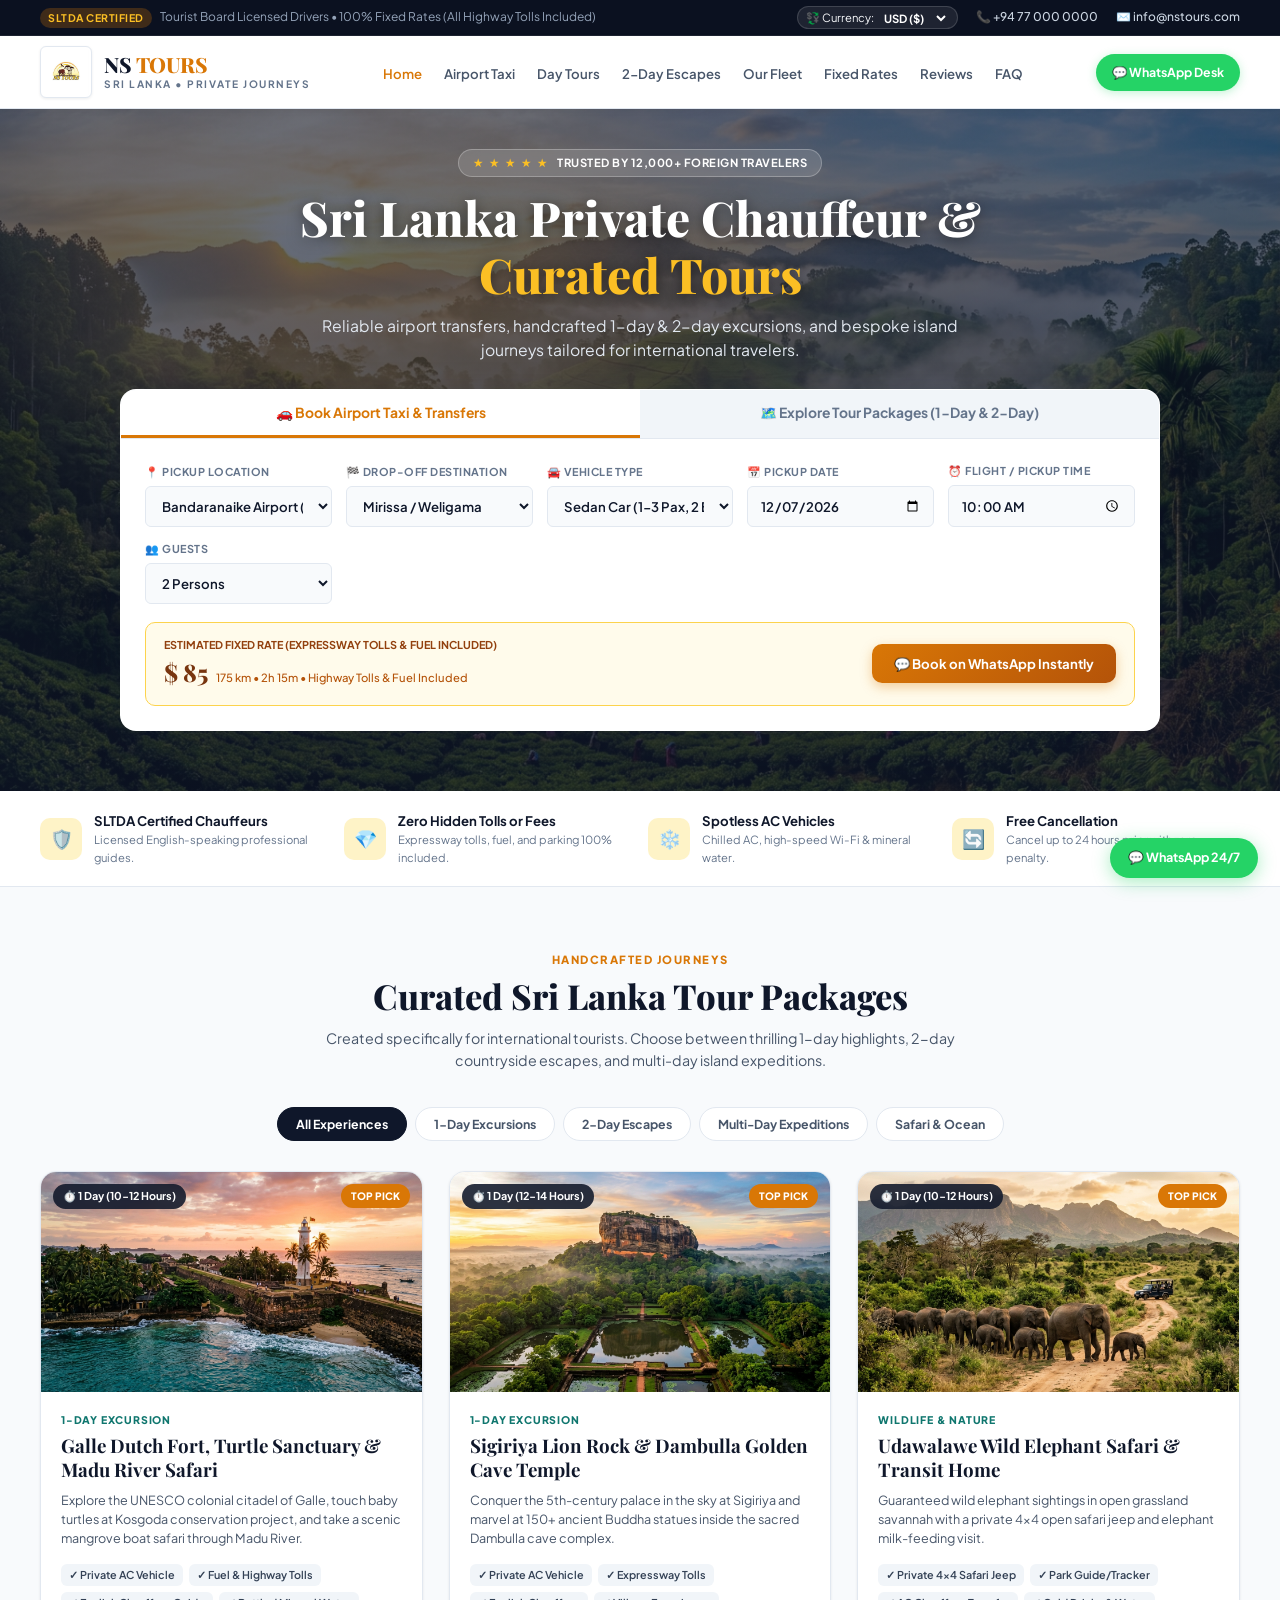
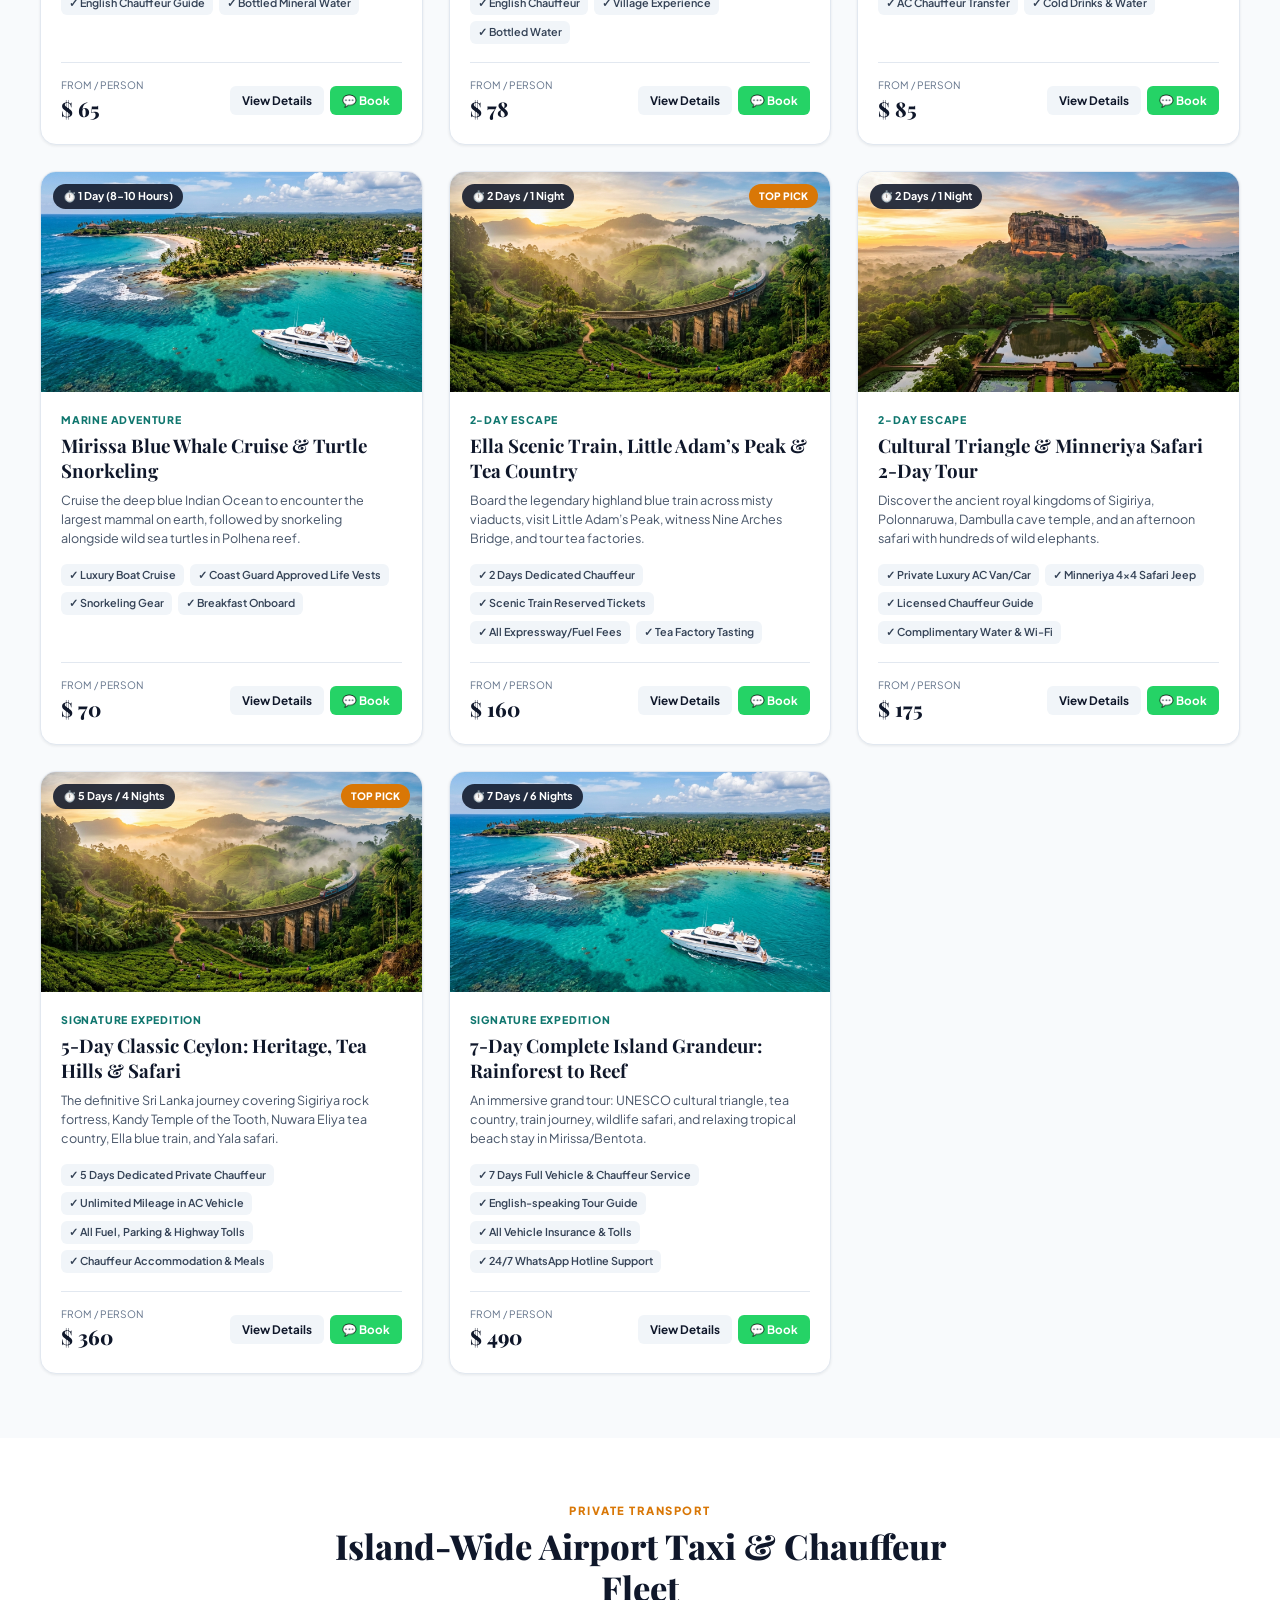
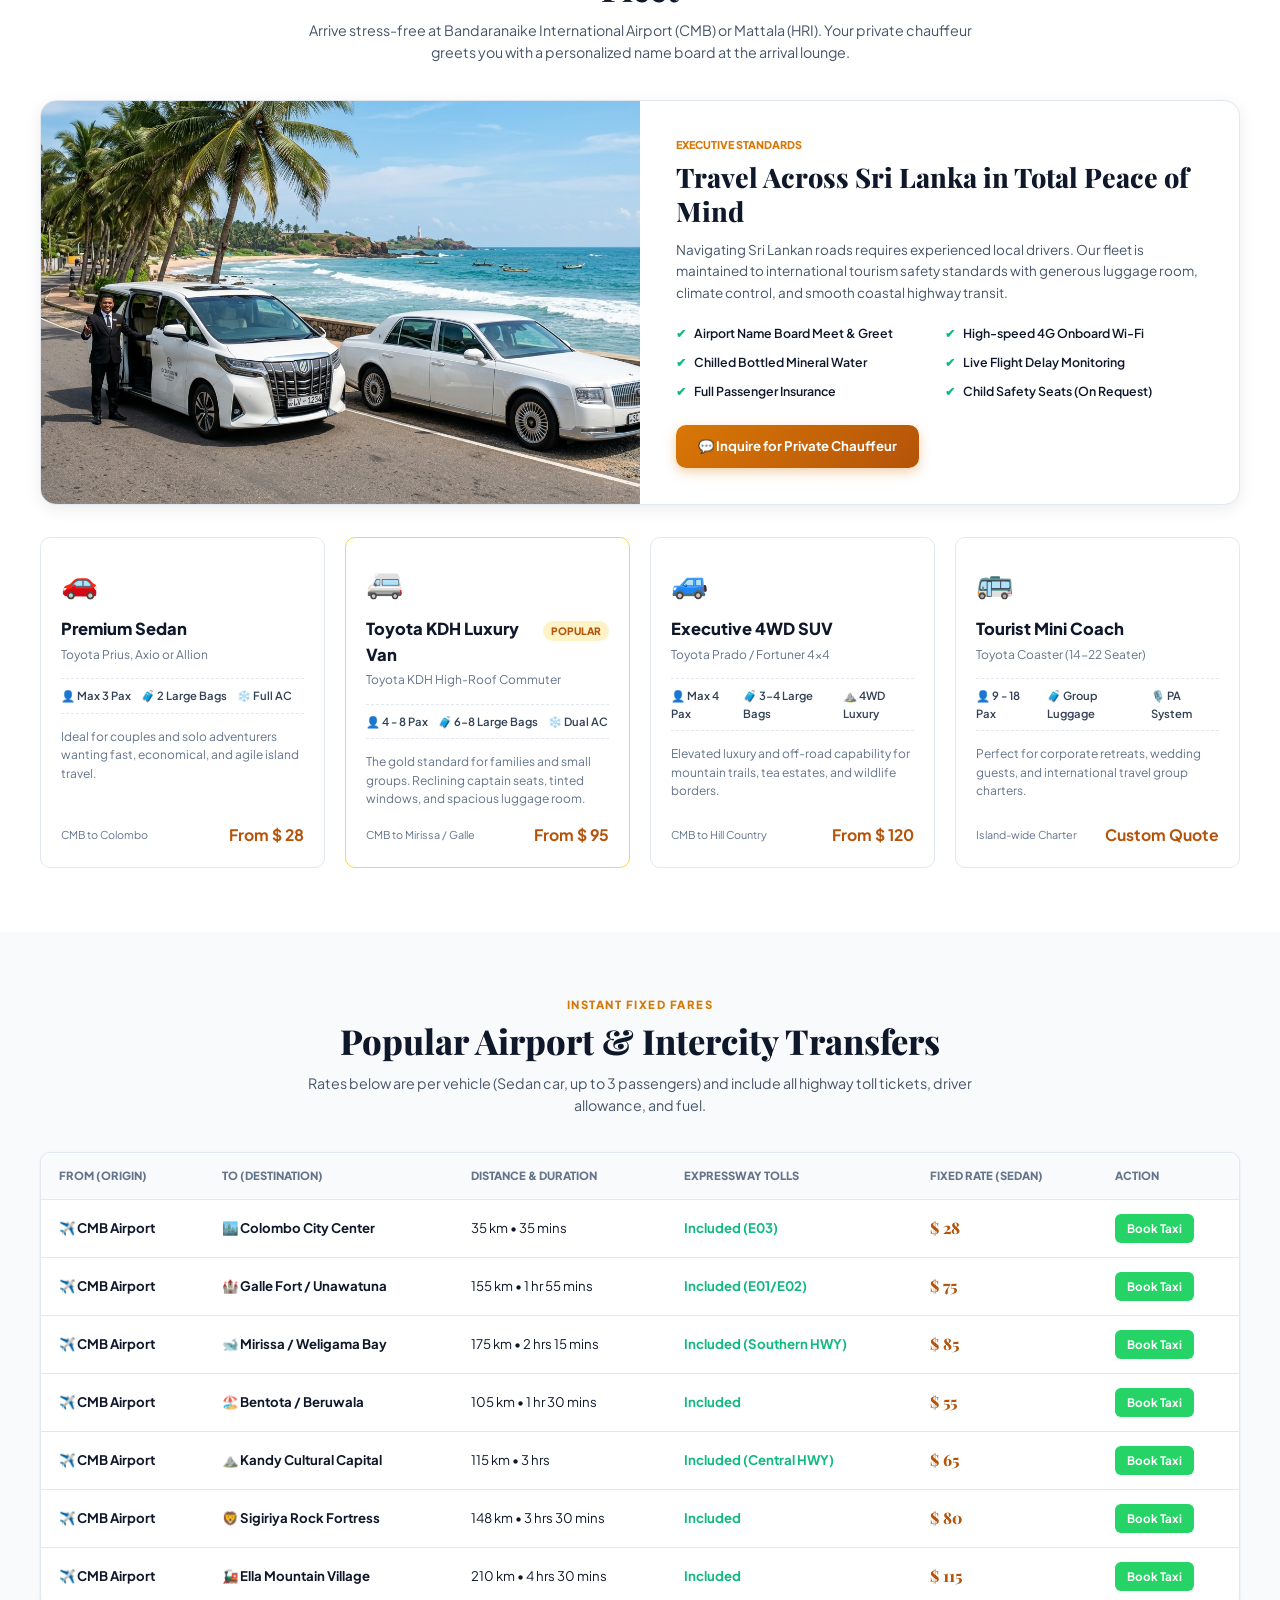
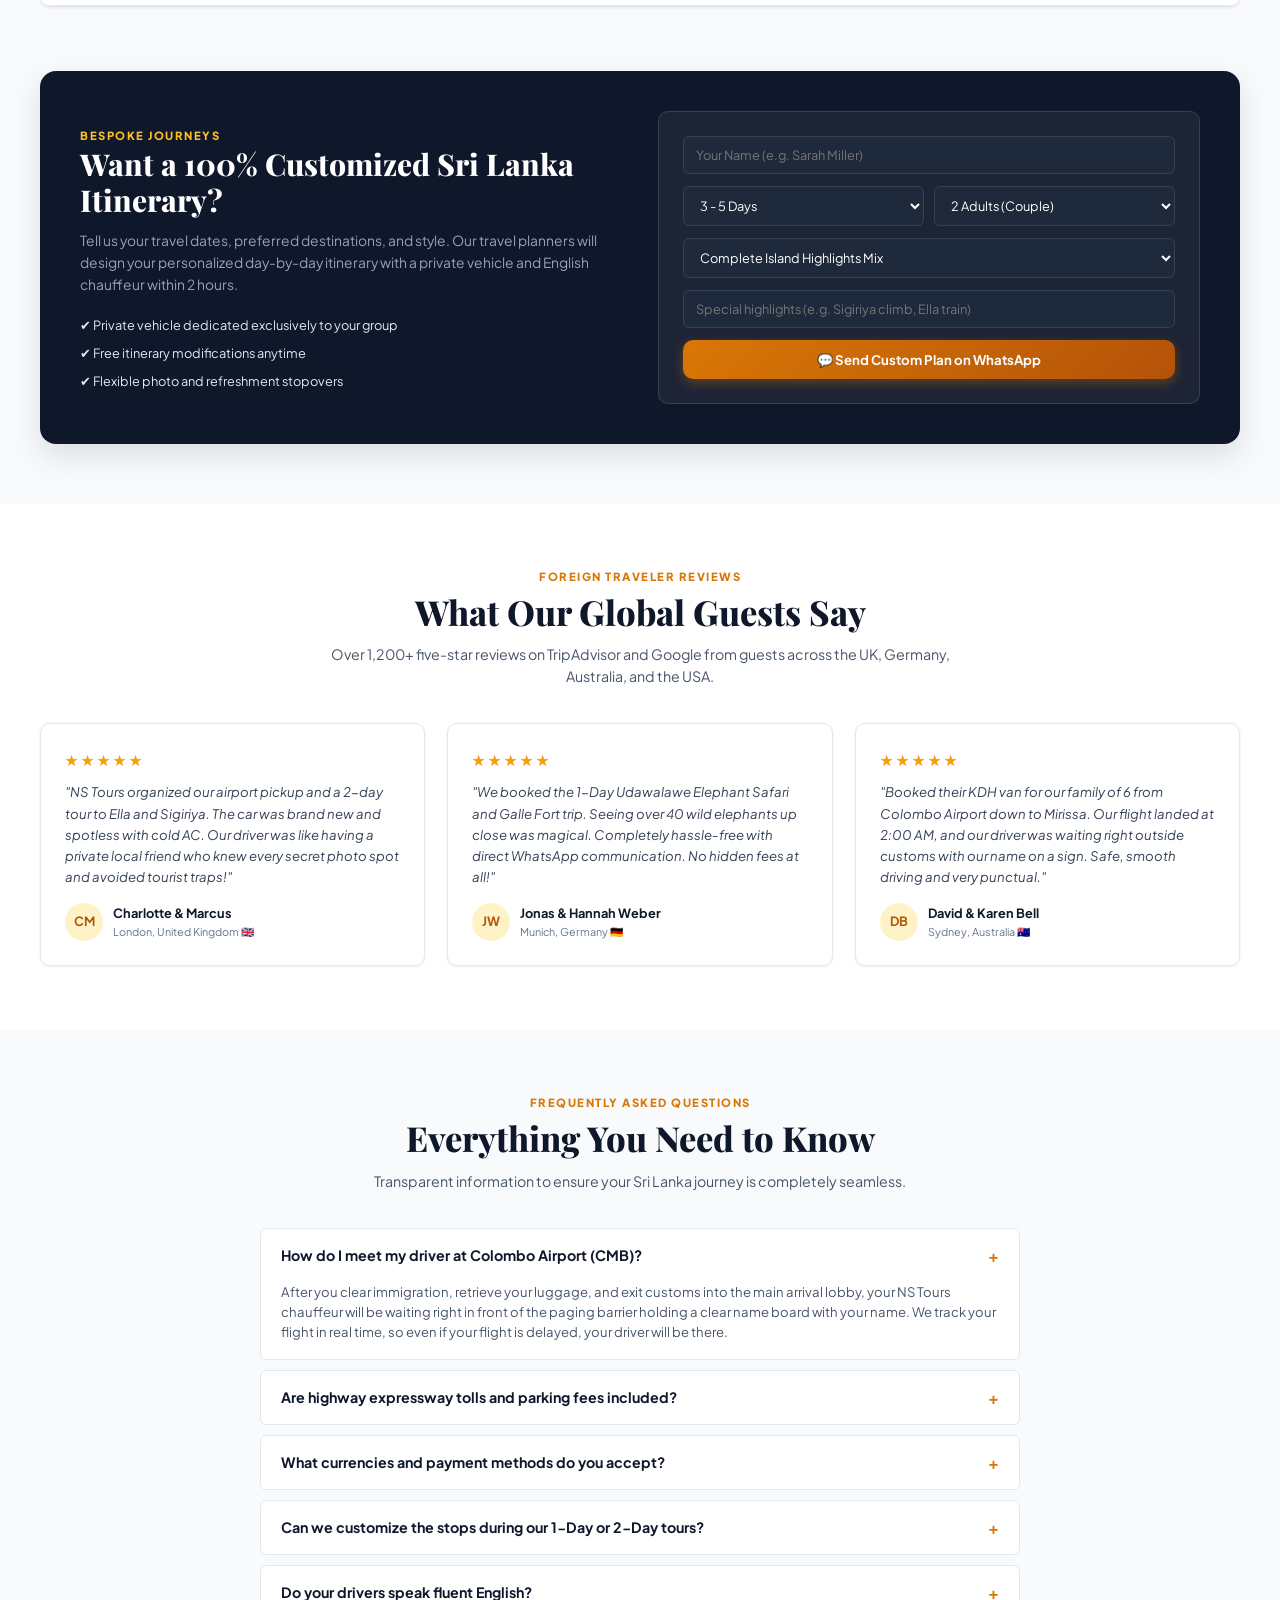
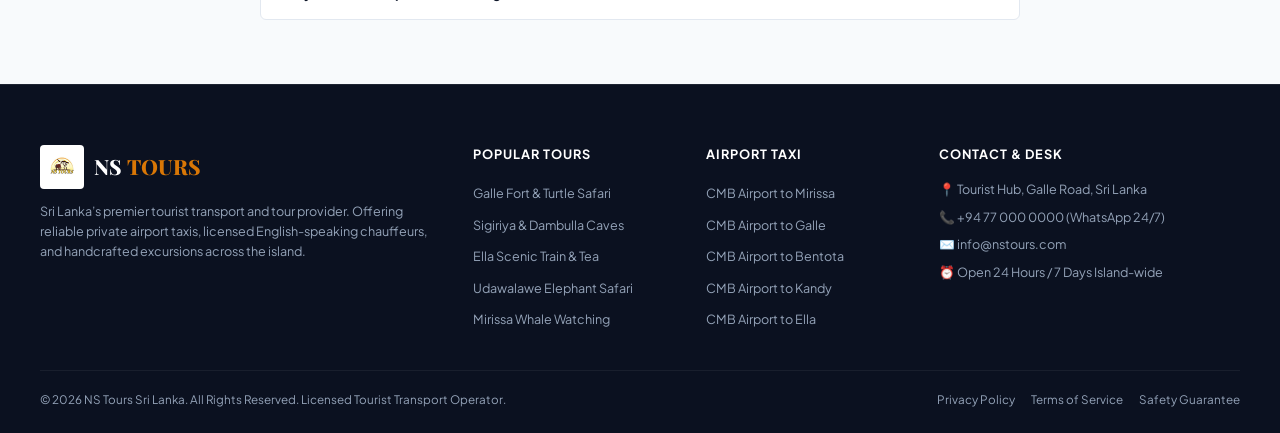
==== index.html @ 783e2556 "Initial commit" ====
<!DOCTYPE html>
<html lang="en">
<head>
  <meta charset="UTF-8">
  <meta http-equiv="X-UA-Compatible" content="IE=edge">
  <meta name="viewport" content="width=device-width, initial-scale=1.0">
  
  <title>NS Tours Sri Lanka | Private Airport Taxi, Chauffeur & Curated Tours</title>
  <meta name="description" content="Discover Sri Lanka with NS Tours. Premium private chauffeur transport, CMB airport transfers, 1-day & 2-day tour packages, wildlife safaris, and bespoke island journeys for international travelers.">
  <meta name="keywords" content="Sri Lanka tours, Sri Lanka airport taxi, private chauffeur Sri Lanka, 1 day tour Sri Lanka, 2 day tour Sri Lanka, Galle day tour, Sigiriya day tour, Ella train tour, Yala safari, Mirissa whale watching, NS Tours">
  <meta property="og:title" content="NS Tours Sri Lanka - Private Transport & Curated Tours">
  <meta property="og:description" content="Reliable private chauffeur service, airport transfers, and customized 1-day, 2-day, and multi-day tours across Sri Lanka.">
  <meta property="og:image" content="assets/images/hero.jpg">
  <meta property="og:type" content="website">

  <!-- Favicon -->
  <link rel="icon" type="image/jpeg" href="assets/images/logo.jpg">

  <!-- Fonts -->
  <link rel="preconnect" href="https://fonts.googleapis.com">
  <link rel="preconnect" href="https://fonts.gstatic.com" crossorigin>
  <link href="https://fonts.googleapis.com/css2?family=Playfair+Display:ital,wght@0,600;0,700;0,800;1,600&family=Plus+Jakarta+Sans:wght@400;500;600;700;800&display=swap" rel="stylesheet">

  <link rel="stylesheet" href="assets/css/style.css">
</head>
<body>

  <!-- Top Slim Utility Bar -->
  <div class="top-bar">
    <div class="container top-bar-inner">
      <div class="top-trust">
        <span class="trust-badge-pill">SLTDA Certified</span>
        <span>Tourist Board Licensed Drivers • 100% Fixed Rates (All Highway Tolls Included)</span>
      </div>

      <div class="top-utilities">
        <div class="top-currency">
          <span>💱 Currency:</span>
          <select id="currencySelector" class="currency-select" aria-label="Select Currency">
            <option value="USD" selected>USD ($)</option>
            <option value="EUR">EUR (€)</option>
            <option value="GBP">GBP (£)</option>
            <option value="AUD">AUD (A$)</option>
            <option value="LKR">LKR (Rs)</option>
          </select>
        </div>

        <a href="tel:+94770000000" class="top-link">
          <span>📞 +94 77 000 0000</span>
        </a>
        <a href="mailto:info@nstours.com" class="top-link">
          <span>✉️ info@nstours.com</span>
        </a>
      </div>
    </div>
  </div>

  <!-- Main Header Navigation -->
  <header class="main-header">
    <div class="container navbar">
      <a href="#home" class="brand-link">
        <img src="assets/images/logo.jpg" alt="NS Tours Sri Lanka" class="brand-logo-img">
        <div class="brand-text">
          <span class="brand-title">NS <span>TOURS</span></span>
          <span class="brand-sub">Sri Lanka • Private Journeys</span>
        </div>
      </a>

      <!-- Clean Single-line Navigation Menu -->
      <nav>
        <ul class="nav-menu" id="navMenu">
          <li><a href="#home" class="nav-link active">Home</a></li>
          <li><a href="#transport" class="nav-link">Airport Taxi</a></li>
          <li><a href="#tours" class="nav-link">Day Tours</a></li>
          <li><a href="#tours" class="nav-link">2-Day Escapes</a></li>
          <li><a href="#fleet" class="nav-link">Our Fleet</a></li>
          <li><a href="#routes" class="nav-link">Fixed Rates</a></li>
          <li><a href="#reviews" class="nav-link">Reviews</a></li>
          <li><a href="#faq" class="nav-link">FAQ</a></li>
        </ul>
      </nav>

      <div class="nav-actions">
        <a href="https://wa.me/94770000000?text=Hello%20NS%20TOURS!%20I%20would%20like%20to%20inquire%20about%20tours%20and%20private%20transport." target="_blank" class="btn-header-wa">
          <span>💬 WhatsApp Desk</span>
        </a>
        <button class="mobile-toggle-btn" id="mobileMenuToggle" aria-label="Toggle navigation">☰</button>
      </div>
    </div>
  </header>

  <!-- Hero Section with Integrated Booking Card -->
  <section class="hero-section" id="home">
    <div class="container">
      <div class="hero-header-box">
        <div class="hero-trust-tag">
          <span class="hero-stars">★ ★ ★ ★ ★</span>
          <span>Trusted by 12,000+ Foreign Travelers</span>
        </div>
        <h1 class="hero-main-title">Sri Lanka Private Chauffeur &amp; <span class="highlight">Curated Tours</span></h1>
        <p class="hero-sub-text">
          Reliable airport transfers, handcrafted 1-day & 2-day excursions, and bespoke island journeys tailored for international travelers.
        </p>
      </div>

      <!-- Booking Card (Directly Visible Above the Fold) -->
      <div class="booking-card">
        <div class="booking-tabs-nav">
          <button class="booking-tab-item active" data-tab="tabTransport">
            <span>🚗 Book Airport Taxi &amp; Transfers</span>
          </button>
          <button class="booking-tab-item" data-tab="tabTours">
            <span>🗺️ Explore Tour Packages (1-Day &amp; 2-Day)</span>
          </button>
        </div>

        <!-- Panel 1: Transport Calculator -->
        <div class="booking-pane active" id="tabTransport">
          <div class="booking-form-grid">
            <div class="input-box">
              <label class="input-label" for="calcPickup">📍 Pickup Location</label>
              <select id="calcPickup" class="input-field">
                <option value="CMB Airport" selected>Bandaranaike Airport (CMB)</option>
                <option value="Colombo">Colombo City</option>
                <option value="Negombo">Negombo</option>
                <option value="Bentota">Bentota</option>
                <option value="Galle">Galle Fort</option>
                <option value="Mirissa">Mirissa</option>
                <option value="Ella">Ella</option>
                <option value="Kandy">Kandy</option>
                <option value="Sigiriya">Sigiriya</option>
              </select>
            </div>

            <div class="input-box">
              <label class="input-label" for="calcDropoff">🏁 Drop-off Destination</label>
              <select id="calcDropoff" class="input-field">
                <option value="Mirissa" selected>Mirissa / Weligama</option>
                <option value="Galle">Galle / Unawatuna</option>
                <option value="Bentota">Bentota / Hikkaduwa</option>
                <option value="Colombo">Colombo City Center</option>
                <option value="Kandy">Kandy Hill Capital</option>
                <option value="Sigiriya">Sigiriya / Dambulla</option>
                <option value="Ella">Ella Mountain Village</option>
                <option value="Yala">Yala National Park</option>
                <option value="CMB Airport">Bandaranaike Airport (CMB)</option>
              </select>
            </div>

            <div class="input-box">
              <label class="input-label" for="calcVehicle">🚘 Vehicle Type</label>
              <select id="calcVehicle" class="input-field">
                <option value="sedan" selected>Sedan Car (1-3 Pax, 2 Bags)</option>
                <option value="van">Toyota KDH Luxury Van (4-8 Pax)</option>
                <option value="suv">Premium 4WD SUV (1-4 Pax)</option>
                <option value="coach">Mini Coach (9-18 Pax)</option>
              </select>
            </div>

            <div class="input-box">
              <label class="input-label" for="calcDate">📅 Pickup Date</label>
              <input type="date" id="calcDate" class="input-field">
            </div>

            <div class="input-box">
              <label class="input-label" for="calcTime">⏰ Flight / Pickup Time</label>
              <input type="time" id="calcTime" class="input-field" value="10:00">
            </div>

            <div class="input-box">
              <label class="input-label" for="calcPax">👥 Guests</label>
              <select id="calcPax" class="input-field">
                <option value="1">1 Person</option>
                <option value="2" selected>2 Persons</option>
                <option value="3">3 Persons</option>
                <option value="4-6">4-6 Persons</option>
                <option value="7+">7+ Group</option>
              </select>
            </div>
          </div>

          <div class="quote-strip">
            <div class="quote-left">
              <span class="quote-label">Estimated Fixed Rate (Expressway Tolls &amp; Fuel Included)</span>
              <div class="quote-price-line">
                <span class="quote-amount" id="calcQuotePrice">$ 85</span>
                <span class="quote-meta-tag" id="calcRouteMeta">175 km • 2h 15m • Free Mineral Water &amp; Wi-Fi</span>
              </div>
            </div>

            <button type="button" class="btn-book-cta" id="btnBookTransport">
              <span>💬 Book on WhatsApp Instantly</span>
            </button>
          </div>
        </div>

        <!-- Panel 2: Quick Tour Filter -->
        <div class="booking-pane" id="tabTours">
          <div class="booking-form-grid">
            <div class="input-box">
              <label class="input-label" for="tourDurationSelect">⏱️ Select Tour Duration</label>
              <select id="tourDurationSelect" class="input-field" onchange="filterToursFromSelect(this.value)">
                <option value="all">All Available Packages</option>
                <option value="1day">1-Day Highlights</option>
                <option value="2day">2-Day Scenic Escapes</option>
                <option value="multiday">Multi-Day Expeditions (3-7 Days)</option>
                <option value="safari">Wildlife Safari &amp; Marine</option>
              </select>
            </div>

            <div class="input-box">
              <label class="input-label">🌴 Favorite Destination</label>
              <select class="input-field">
                <option>Sigiriya &amp; Dambulla Caves</option>
                <option>Galle Fort &amp; Sea Turtles</option>
                <option>Ella Scenic Train &amp; Tea</option>
                <option>Udawalawe / Yala Safari</option>
                <option>Mirissa Whale Watching</option>
              </select>
            </div>

            <div class="input-box">
              <label class="input-label">👥 Number of Guests</label>
              <select class="input-field">
                <option>Solo Explorer</option>
                <option selected>Couple (2 Persons)</option>
                <option>Family (3-5 Persons)</option>
                <option>Group (6+ Persons)</option>
              </select>
            </div>

            <div class="input-box">
              <label class="input-label">🚀 Action</label>
              <a href="#tours" class="btn-book-cta" style="justify-content: center; width: 100%;">
                <span>Browse Tours Below ↓</span>
              </a>
            </div>
          </div>
        </div>
      </div>
    </div>
  </section>

  <!-- Clear Trust Guarantees Bar -->
  <div class="guarantee-bar">
    <div class="container guarantee-grid">
      <div class="guarantee-item">
        <div class="guarantee-icon">🛡️</div>
        <div>
          <div class="guarantee-title">SLTDA Certified Chauffeurs</div>
          <div class="guarantee-sub">Licensed English-speaking professional guides.</div>
        </div>
      </div>

      <div class="guarantee-item">
        <div class="guarantee-icon">💎</div>
        <div>
          <div class="guarantee-title">Zero Hidden Tolls or Fees</div>
          <div class="guarantee-sub">Expressway tolls, fuel, and parking 100% included.</div>
        </div>
      </div>

      <div class="guarantee-item">
        <div class="guarantee-icon">❄️</div>
        <div>
          <div class="guarantee-title">Spotless AC Vehicles</div>
          <div class="guarantee-sub">Chilled AC, high-speed Wi-Fi & mineral water.</div>
        </div>
      </div>

      <div class="guarantee-item">
        <div class="guarantee-icon">🔄</div>
        <div>
          <div class="guarantee-title">Free Cancellation</div>
          <div class="guarantee-sub">Cancel up to 24 hours prior with zero penalty.</div>
        </div>
      </div>
    </div>
  </div>

  <!-- Tour Packages Section -->
  <section class="section-wrap" id="tours">
    <div class="container">
      <div class="section-head">
        <span class="section-badge">Handcrafted Journeys</span>
        <h2 class="section-heading">Curated Sri Lanka Tour Packages</h2>
        <p class="section-desc">
          Created specifically for international tourists. Choose between thrilling 1-day highlights, 2-day countryside escapes, and multi-day island expeditions.
        </p>
      </div>

      <!-- Filter Tabs -->
      <div class="filter-tabs-row">
        <button class="filter-pill-btn active" data-filter="all">All Experiences</button>
        <button class="filter-pill-btn" data-filter="1day">1-Day Excursions</button>
        <button class="filter-pill-btn" data-filter="2day">2-Day Escapes</button>
        <button class="filter-pill-btn" data-filter="multiday">Multi-Day Expeditions</button>
        <button class="filter-pill-btn" data-filter="safari">Safari &amp; Ocean</button>
      </div>

      <!-- Tours Cards Grid -->
      <div class="tours-card-grid" id="toursGrid">
        <!-- Rendered dynamically by app.js -->
      </div>
    </div>
  </section>

  <!-- Transport & Fleet Section -->
  <section class="section-wrap" id="transport" style="background: #FFFFFF;">
    <div class="container">
      <div class="section-head">
        <span class="section-badge">Private Transport</span>
        <h2 class="section-heading">Island-Wide Airport Taxi &amp; Chauffeur Fleet</h2>
        <p class="section-desc">
          Arrive stress-free at Bandaranaike International Airport (CMB) or Mattala (HRI). Your private chauffeur greets you with a personalized name board at the arrival lounge.
        </p>
      </div>

      <!-- Fleet Banner Card -->
      <div class="fleet-box" id="fleet">
        <img src="assets/images/fleet.jpg" alt="NS Tours Luxury Chauffeur Fleet" class="fleet-img">
        <div class="fleet-details">
          <span style="font-size: 0.72rem; font-weight: 800; color: var(--primary); text-transform: uppercase; margin-bottom: 8px;">Executive Standards</span>
          <h3 class="fleet-title">Travel Across Sri Lanka in Total Peace of Mind</h3>
          <p class="fleet-text">
            Navigating Sri Lankan roads requires experienced local drivers. Our fleet is maintained to international tourism safety standards with generous luggage room, climate control, and smooth coastal highway transit.
          </p>

          <div class="fleet-checklist">
            <div class="fleet-check-item"><span class="check-icon">✔</span> Airport Name Board Meet &amp; Greet</div>
            <div class="fleet-check-item"><span class="check-icon">✔</span> High-speed 4G Onboard Wi-Fi</div>
            <div class="fleet-check-item"><span class="check-icon">✔</span> Chilled Bottled Mineral Water</div>
            <div class="fleet-check-item"><span class="check-icon">✔</span> Live Flight Delay Monitoring</div>
            <div class="fleet-check-item"><span class="check-icon">✔</span> Full Passenger Insurance</div>
            <div class="fleet-check-item"><span class="check-icon">✔</span> Child Safety Seats (On Request)</div>
          </div>

          <a href="https://wa.me/94770000000?text=Hello%20NS%20TOURS!%20I%20would%20like%20to%20hire%20a%20private%20chauffeur%20and%20car." target="_blank" class="btn-book-cta" style="align-self: flex-start;">
            <span>💬 Inquire for Private Chauffeur</span>
          </a>
        </div>
      </div>

      <!-- Vehicle Categories Grid -->
      <div class="vehicles-card-grid">
        <div class="vehicle-box">
          <div class="vehicle-icon">🚗</div>
          <h4 class="vehicle-title">Premium Sedan</h4>
          <p class="vehicle-sub">Toyota Prius, Axio or Allion</p>
          <div class="vehicle-pill-row">
            <span class="vehicle-pill">👤 Max 3 Pax</span>
            <span class="vehicle-pill">🧳 2 Large Bags</span>
            <span class="vehicle-pill">❄️ Full AC</span>
          </div>
          <p style="font-size: 0.8rem; color: var(--text-muted); margin-bottom: 14px;">
            Ideal for couples and solo adventurers wanting fast, economical, and agile island travel.
          </p>
          <div class="vehicle-fare-footer">
            <span style="font-size: 0.72rem; color: var(--text-muted);">CMB to Colombo</span>
            <strong style="color: var(--primary-hover); font-size: 1.05rem;">From $ 28</strong>
          </div>
        </div>

        <div class="vehicle-box" style="border-color: #FCD34D;">
          <div class="vehicle-icon">🚐</div>
          <div style="display: flex; justify-content: space-between; align-items: baseline;">
            <h4 class="vehicle-title">Toyota KDH Luxury Van</h4>
            <span style="background: #FEF3C7; color: #B45309; font-size: 0.68rem; font-weight: 800; padding: 2px 8px; border-radius: 99px;">POPULAR</span>
          </div>
          <p class="vehicle-sub">Toyota KDH High-Roof Commuter</p>
          <div class="vehicle-pill-row">
            <span class="vehicle-pill">👤 4 - 8 Pax</span>
            <span class="vehicle-pill">🧳 6-8 Large Bags</span>
            <span class="vehicle-pill">❄️ Dual AC</span>
          </div>
          <p style="font-size: 0.8rem; color: var(--text-muted); margin-bottom: 14px;">
            The gold standard for families and small groups. Reclining captain seats, tinted windows, and spacious luggage room.
          </p>
          <div class="vehicle-fare-footer">
            <span style="font-size: 0.72rem; color: var(--text-muted);">CMB to Mirissa / Galle</span>
            <strong style="color: var(--primary-hover); font-size: 1.05rem;">From $ 95</strong>
          </div>
        </div>

        <div class="vehicle-box">
          <div class="vehicle-icon">🚙</div>
          <h4 class="vehicle-title">Executive 4WD SUV</h4>
          <p class="vehicle-sub">Toyota Prado / Fortuner 4x4</p>
          <div class="vehicle-pill-row">
            <span class="vehicle-pill">👤 Max 4 Pax</span>
            <span class="vehicle-pill">🧳 3-4 Large Bags</span>
            <span class="vehicle-pill">⛰️ 4WD Luxury</span>
          </div>
          <p style="font-size: 0.8rem; color: var(--text-muted); margin-bottom: 14px;">
            Elevated luxury and off-road capability for mountain trails, tea estates, and wildlife borders.
          </p>
          <div class="vehicle-fare-footer">
            <span style="font-size: 0.72rem; color: var(--text-muted);">CMB to Hill Country</span>
            <strong style="color: var(--primary-hover); font-size: 1.05rem;">From $ 120</strong>
          </div>
        </div>

        <div class="vehicle-box">
          <div class="vehicle-icon">🚌</div>
          <h4 class="vehicle-title">Tourist Mini Coach</h4>
          <p class="vehicle-sub">Toyota Coaster (14-22 Seater)</p>
          <div class="vehicle-pill-row">
            <span class="vehicle-pill">👤 9 - 18 Pax</span>
            <span class="vehicle-pill">🧳 Group Luggage</span>
            <span class="vehicle-pill">🎙️ PA System</span>
          </div>
          <p style="font-size: 0.8rem; color: var(--text-muted); margin-bottom: 14px;">
            Perfect for corporate retreats, wedding guests, and international travel group charters.
          </p>
          <div class="vehicle-fare-footer">
            <span style="font-size: 0.72rem; color: var(--text-muted);">Island-wide Charter</span>
            <strong style="color: var(--primary-hover); font-size: 1.05rem;">Custom Quote</strong>
          </div>
        </div>
      </div>
    </div>
  </section>

  <!-- Popular Fixed Rate Routes Table -->
  <section class="section-wrap" id="routes">
    <div class="container">
      <div class="section-head">
        <span class="section-badge">Instant Fixed Fares</span>
        <h2 class="section-heading">Popular Airport &amp; Intercity Transfers</h2>
        <p class="section-desc">
          Rates below are per vehicle (Sedan car, up to 3 passengers) and include all highway toll tickets, driver allowance, and fuel.
        </p>
      </div>

      <div class="routes-card-table">
        <table class="styled-table">
          <thead>
            <tr>
              <th>From (Origin)</th>
              <th>To (Destination)</th>
              <th>Distance &amp; Duration</th>
              <th>Expressway Tolls</th>
              <th>Fixed Rate (Sedan)</th>
              <th>Action</th>
            </tr>
          </thead>
          <tbody>
            <tr class="route-row" data-usd="28">
              <td><strong>✈️ CMB Airport</strong></td>
              <td><strong>🏙️ Colombo City Center</strong></td>
              <td>35 km • 35 mins</td>
              <td><span style="color: var(--accent-green); font-weight: 700;">Included (E03)</span></td>
              <td><span class="route-price-tag">$ 28</span></td>
              <td><button class="btn-card-wa" onclick="quickBookRoute('CMB Airport', 'Colombo City')">Book Taxi</button></td>
            </tr>
            <tr class="route-row" data-usd="75">
              <td><strong>✈️ CMB Airport</strong></td>
              <td><strong>🏰 Galle Fort / Unawatuna</strong></td>
              <td>155 km • 1 hr 55 mins</td>
              <td><span style="color: var(--accent-green); font-weight: 700;">Included (E01/E02)</span></td>
              <td><span class="route-price-tag">$ 75</span></td>
              <td><button class="btn-card-wa" onclick="quickBookRoute('CMB Airport', 'Galle Fort')">Book Taxi</button></td>
            </tr>
            <tr class="route-row" data-usd="85">
              <td><strong>✈️ CMB Airport</strong></td>
              <td><strong>🐋 Mirissa / Weligama Bay</strong></td>
              <td>175 km • 2 hrs 15 mins</td>
              <td><span style="color: var(--accent-green); font-weight: 700;">Included (Southern HWY)</span></td>
              <td><span class="route-price-tag">$ 85</span></td>
              <td><button class="btn-card-wa" onclick="quickBookRoute('CMB Airport', 'Mirissa')">Book Taxi</button></td>
            </tr>
            <tr class="route-row" data-usd="55">
              <td><strong>✈️ CMB Airport</strong></td>
              <td><strong>🏖️ Bentota / Beruwala</strong></td>
              <td>105 km • 1 hr 30 mins</td>
              <td><span style="color: var(--accent-green); font-weight: 700;">Included</span></td>
              <td><span class="route-price-tag">$ 55</span></td>
              <td><button class="btn-card-wa" onclick="quickBookRoute('CMB Airport', 'Bentota')">Book Taxi</button></td>
            </tr>
            <tr class="route-row" data-usd="65">
              <td><strong>✈️ CMB Airport</strong></td>
              <td><strong>⛰️ Kandy Cultural Capital</strong></td>
              <td>115 km • 3 hrs</td>
              <td><span style="color: var(--accent-green); font-weight: 700;">Included (Central HWY)</span></td>
              <td><span class="route-price-tag">$ 65</span></td>
              <td><button class="btn-card-wa" onclick="quickBookRoute('CMB Airport', 'Kandy')">Book Taxi</button></td>
            </tr>
            <tr class="route-row" data-usd="80">
              <td><strong>✈️ CMB Airport</strong></td>
              <td><strong>🦁 Sigiriya Rock Fortress</strong></td>
              <td>148 km • 3 hrs 30 mins</td>
              <td><span style="color: var(--accent-green); font-weight: 700;">Included</span></td>
              <td><span class="route-price-tag">$ 80</span></td>
              <td><button class="btn-card-wa" onclick="quickBookRoute('CMB Airport', 'Sigiriya')">Book Taxi</button></td>
            </tr>
            <tr class="route-row" data-usd="115">
              <td><strong>✈️ CMB Airport</strong></td>
              <td><strong>🚂 Ella Mountain Village</strong></td>
              <td>210 km • 4 hrs 30 mins</td>
              <td><span style="color: var(--accent-green); font-weight: 700;">Included</span></td>
              <td><span class="route-price-tag">$ 115</span></td>
              <td><button class="btn-card-wa" onclick="quickBookRoute('CMB Airport', 'Ella')">Book Taxi</button></td>
            </tr>
          </tbody>
        </table>
      </div>
    </div>
  </section>

  <!-- Tailor-Made Custom Trip Planner -->
  <section class="container" style="margin-bottom: 60px;">
    <div class="planner-wrapper">
      <div class="planner-layout">
        <div>
          <span style="color: #FBBF24; font-weight: 800; font-size: 0.75rem; text-transform: uppercase; letter-spacing: 1.5px;">Bespoke Journeys</span>
          <h2 class="planner-heading">Want a 100% Customized Sri Lanka Itinerary?</h2>
          <p class="planner-text">
            Tell us your travel dates, preferred destinations, and style. Our travel planners will design your personalized day-by-day itinerary with a private vehicle and English chauffeur within 2 hours.
          </p>
          <div style="display: flex; flex-direction: column; gap: 8px; font-size: 0.85rem; color: #E2E8F0;">
            <div>✔ Private vehicle dedicated exclusively to your group</div>
            <div>✔ Free itinerary modifications anytime</div>
            <div>✔ Flexible photo and refreshment stopovers</div>
          </div>
        </div>

        <form class="planner-form-card" id="plannerForm">
          <input type="text" id="planName" class="planner-ctrl" placeholder="Your Name (e.g. Sarah Miller)" required>
          
          <div style="display: grid; grid-template-columns: 1fr 1fr; gap: 10px;">
            <select id="planDays" class="planner-ctrl">
              <option value="1 Day">1 Day Tour</option>
              <option value="2 Days">2 Days Escape</option>
              <option value="3-5 Days" selected>3 - 5 Days</option>
              <option value="7-10 Days">7 - 10 Days</option>
              <option value="14+ Days">2 Weeks+ Grand Tour</option>
            </select>
            
            <select id="planGuests" class="planner-ctrl">
              <option value="1 Adult">1 Adult</option>
              <option value="2 Adults" selected>2 Adults (Couple)</option>
              <option value="Family (3-4)">Family (3-4 Pax)</option>
              <option value="Group 5+">Group 5+ Pax</option>
            </select>
          </div>

          <select id="planVibe" class="planner-ctrl">
            <option value="Wildlife Safari & Nature">Wildlife Safari &amp; Elephants</option>
            <option value="Beaches & Ocean Marine">Beaches &amp; Whale Watching</option>
            <option value="Culture, Temples & Heritage">Ancient Culture &amp; Temples</option>
            <option value="Scenic Trains & Tea Highlands">Scenic Trains &amp; Tea Country</option>
            <option value="Complete Island Mix" selected>Complete Island Highlights Mix</option>
          </select>

          <input type="text" id="planNotes" class="planner-ctrl" placeholder="Special highlights (e.g. Sigiriya climb, Ella train)">

          <button type="button" id="btnSubmitCustomPlan" class="btn-book-cta" style="justify-content: center; width: 100%;">
            <span>💬 Send Custom Plan on WhatsApp</span>
          </button>
        </form>
      </div>
    </div>
  </section>

  <!-- Real Traveler Reviews -->
  <section class="section-wrap" id="reviews" style="background: #FFFFFF;">
    <div class="container">
      <div class="section-head">
        <span class="section-badge">Foreign Traveler Reviews</span>
        <h2 class="section-heading">What Our Global Guests Say</h2>
        <p class="section-desc">
          Over 1,200+ five-star reviews on TripAdvisor and Google from guests across the UK, Germany, Australia, and the USA.
        </p>
      </div>

      <div class="reviews-row">
        <div class="review-item">
          <div>
            <div style="color: #F59E0B; margin-bottom: 10px; font-size: 1rem;">★ ★ ★ ★ ★</div>
            <p class="review-quote">
              "NS Tours organized our airport pickup and a 2-day tour to Ella and Sigiriya. The car was brand new and spotless with cold AC. Our driver was like having a private local friend who knew every secret photo spot and avoided tourist traps!"
            </p>
          </div>
          <div class="review-meta">
            <div class="reviewer-avatar">CM</div>
            <div>
              <div class="reviewer-name">Charlotte &amp; Marcus</div>
              <div class="reviewer-loc">London, United Kingdom 🇬🇧</div>
            </div>
          </div>
        </div>

        <div class="review-item">
          <div>
            <div style="color: #F59E0B; margin-bottom: 10px; font-size: 1rem;">★ ★ ★ ★ ★</div>
            <p class="review-quote">
              "We booked the 1-Day Udawalawe Elephant Safari and Galle Fort trip. Seeing over 40 wild elephants up close was magical. Completely hassle-free with direct WhatsApp communication. No hidden fees at all!"
            </p>
          </div>
          <div class="review-meta">
            <div class="reviewer-avatar">JW</div>
            <div>
              <div class="reviewer-name">Jonas &amp; Hannah Weber</div>
              <div class="reviewer-loc">Munich, Germany 🇩🇪</div>
            </div>
          </div>
        </div>

        <div class="review-item">
          <div>
            <div style="color: #F59E0B; margin-bottom: 10px; font-size: 1rem;">★ ★ ★ ★ ★</div>
            <p class="review-quote">
              "Booked their KDH van for our family of 6 from Colombo Airport down to Mirissa. Our flight landed at 2:00 AM, and our driver was waiting right outside customs with our name on a sign. Safe, smooth driving and very punctual."
            </p>
          </div>
          <div class="review-meta">
            <div class="reviewer-avatar">DB</div>
            <div>
              <div class="reviewer-name">David &amp; Karen Bell</div>
              <div class="reviewer-loc">Sydney, Australia 🇦🇺</div>
            </div>
          </div>
        </div>
      </div>
    </div>
  </section>

  <!-- FAQ Accordion -->
  <section class="section-wrap" id="faq">
    <div class="container">
      <div class="section-head">
        <span class="section-badge">Frequently Asked Questions</span>
        <h2 class="section-heading">Everything You Need to Know</h2>
        <p class="section-desc">
          Transparent information to ensure your Sri Lanka journey is completely seamless.
        </p>
      </div>

      <div class="faq-wrap-box">
        <div class="faq-card active">
          <button class="faq-q-btn">
            <span>How do I meet my driver at Colombo Airport (CMB)?</span>
            <span class="faq-icon-symbol">+</span>
          </button>
          <div class="faq-ans-text">
            After you clear immigration, retrieve your luggage, and exit customs into the main arrival lobby, your NS Tours chauffeur will be waiting right in front of the paging barrier holding a clear name board with your name. We track your flight in real time, so even if your flight is delayed, your driver will be there.
          </div>
        </div>

        <div class="faq-card">
          <button class="faq-q-btn">
            <span>Are highway expressway tolls and parking fees included?</span>
            <span class="faq-icon-symbol">+</span>
          </button>
          <div class="faq-ans-text">
            Yes, 100%! Unlike many taxi providers who add expressway toll receipts as surprise extras, all NS Tours quotes are fully all-inclusive: vehicle hire, air-conditioning, driver allowance, fuel, parking charges, and all highway toll tickets.
          </div>
        </div>

        <div class="faq-card">
          <button class="faq-q-btn">
            <span>What currencies and payment methods do you accept?</span>
            <span class="faq-icon-symbol">+</span>
          </button>
          <div class="faq-ans-text">
            You can pay directly to your driver in cash upon arrival. We accept US Dollars (USD $), Euros (EUR €), British Pounds (GBP £), and Sri Lankan Rupees (LKR Rs) at the official exchange rate of the day. Credit card payment links are also available upon request.
          </div>
        </div>

        <div class="faq-card">
          <button class="faq-q-btn">
            <span>Can we customize the stops during our 1-Day or 2-Day tours?</span>
            <span class="faq-icon-symbol">+</span>
          </button>
          <div class="faq-ans-text">
            Yes. Our tours are 100% private. You never share the vehicle with strangers. You can pause anytime for scenic photography, King Coconut roadside refreshments, or coffee breaks.
          </div>
        </div>

        <div class="faq-card">
          <button class="faq-q-btn">
            <span>Do your drivers speak fluent English?</span>
            <span class="faq-icon-symbol">+</span>
          </button>
          <div class="faq-ans-text">
            Yes. All our chauffeurs are licensed by the Sri Lanka Tourism Development Authority (SLTDA), background-checked, courteous, and speak fluent English.
          </div>
        </div>
      </div>
    </div>
  </section>

  <!-- Detailed Itinerary Modal -->
  <div class="modal-overlay" id="tourModal" onclick="handleModalBackdropClick(event)">
    <div class="modal-card">
      <div class="modal-img-wrap">
        <img src="assets/images/sigiriya.jpg" alt="Tour Banner" class="modal-cover-img" id="modalBannerImg">
        <button class="modal-close-icon" onclick="closeTourModal()" aria-label="Close modal">✕</button>
      </div>
      <div class="modal-content-pad">
        <span style="font-size: 0.72rem; font-weight: 800; color: var(--secondary-dark); text-transform: uppercase;" id="modalTourCategory">Tour Category</span>
        <h3 style="font-family: var(--font-heading); font-size: 1.4rem; color: var(--dark); margin: 4px 0 12px;" id="modalTourTitle">Tour Title</h3>
        
        <div style="display: flex; gap: 8px; flex-wrap: wrap; margin-bottom: 16px;">
          <span class="feature-tag" id="modalTourDuration">⏱️ 1 Day</span>
          <span class="feature-tag" style="background: #FEF3C7; color: #92400E;">🛡️ SLTDA Certified Guide</span>
          <span class="feature-tag" style="background: #CCFBF1; color: #0F766E;">❄️ Private AC Vehicle</span>
        </div>

        <h4 style="font-size: 0.95rem; color: var(--dark); margin: 16px 0 8px;">Detailed Step-by-Step Itinerary:</h4>
        <div class="modal-timeline-list" id="modalTimeline">
          <!-- Populated dynamically -->
        </div>

        <h4 style="font-size: 0.95rem; color: var(--dark); margin: 16px 0 8px;">Included in Your Experience:</h4>
        <div class="package-features" id="modalInclusions">
          <!-- Populated dynamically -->
        </div>

        <div style="display: flex; justify-content: space-between; align-items: center; margin-top: 18px; padding-top: 14px; border-top: 1px solid var(--border-color);">
          <div>
            <span style="font-size: 0.7rem; color: var(--text-muted); text-transform: uppercase;">Total Starting Rate</span>
            <div id="modalTourPrice" style="font-size: 1.4rem; font-weight: 800; color: var(--dark); font-family: var(--font-heading);">$ 78</div>
          </div>
          <button class="btn-book-cta" id="modalBookBtn">
            <span>💬 Book on WhatsApp</span>
          </button>
        </div>
      </div>
    </div>
  </div>

  <!-- Floating Quick WhatsApp Button -->
  <a href="https://wa.me/94770000000?text=Hello%20NS%20TOURS!%20I%20would%20like%20to%20plan%20my%20trip%20to%20Sri%20Lanka." target="_blank" class="wa-float-btn" aria-label="Chat on WhatsApp">
    <span>💬 WhatsApp 24/7</span>
  </a>

  <!-- Site Footer -->
  <footer class="footer-wrap">
    <div class="container">
      <div class="footer-columns">
        <div>
          <div style="display: flex; align-items: center; gap: 10px; margin-bottom: 12px;">
            <img src="assets/images/logo.jpg" alt="NS Tours Logo" style="width: 44px; height: 44px; border-radius: 4px; background: white; padding: 2px;">
            <span style="font-family: var(--font-heading); font-size: 1.4rem; font-weight: 800; color: white;">NS <span style="color: var(--primary);">TOURS</span></span>
          </div>
          <p style="font-size: 0.84rem; line-height: 1.6; color: #94A3B8; margin-bottom: 16px;">
            Sri Lanka’s premier tourist transport and tour provider. Offering reliable private airport taxis, licensed English-speaking chauffeurs, and handcrafted excursions across the island.
          </p>
        </div>

        <div>
          <h4 class="footer-col-title">Popular Tours</h4>
          <ul class="footer-nav">
            <li><a href="#tours">Galle Fort &amp; Turtle Safari</a></li>
            <li><a href="#tours">Sigiriya &amp; Dambulla Caves</a></li>
            <li><a href="#tours">Ella Scenic Train &amp; Tea</a></li>
            <li><a href="#tours">Udawalawe Elephant Safari</a></li>
            <li><a href="#tours">Mirissa Whale Watching</a></li>
          </ul>
        </div>

        <div>
          <h4 class="footer-col-title">Airport Taxi</h4>
          <ul class="footer-nav">
            <li><a href="#transport">CMB Airport to Mirissa</a></li>
            <li><a href="#transport">CMB Airport to Galle</a></li>
            <li><a href="#transport">CMB Airport to Bentota</a></li>
            <li><a href="#transport">CMB Airport to Kandy</a></li>
            <li><a href="#transport">CMB Airport to Ella</a></li>
          </ul>
        </div>

        <div>
          <h4 class="footer-col-title">Contact &amp; Desk</h4>
          <div style="display: flex; flex-direction: column; gap: 8px; font-size: 0.84rem;">
            <div>📍 Tourist Hub, Galle Road, Sri Lanka</div>
            <div>📞 +94 77 000 0000 (WhatsApp 24/7)</div>
            <div>✉️ info@nstours.com</div>
            <div>⏰ Open 24 Hours / 7 Days Island-wide</div>
          </div>
        </div>
      </div>

      <div class="footer-bottom-line">
        <div>© 2026 NS Tours Sri Lanka. All Rights Reserved. Licensed Tourist Transport Operator.</div>
        <div style="display: flex; gap: 16px;">
          <a href="#" style="color: #94A3B8;">Privacy Policy</a>
          <a href="#" style="color: #94A3B8;">Terms of Service</a>
          <a href="#" style="color: #94A3B8;">Safety Guarantee</a>
        </div>
      </div>
    </div>
  </footer>

  <!-- Scripts -->
  <script src="assets/js/app.js"></script>
  <script>
    function filterToursFromSelect(val) {
      const btn = document.querySelector(`.filter-pill-btn[data-filter="${val}"]`);
      if (btn) btn.click();
    }

    function quickBookRoute(origin, dest) {
      const msg = `Hello NS TOURS! 👋\n\nI want to book an airport taxi transfer:\n\n📍 From: ${origin}\n🏁 To: ${dest}\n\nPlease share driver availability and confirmation. Thank you!`;
      openWhatsApp(msg);
    }

    function handleModalBackdropClick(e) {
      if (e.target.id === 'tourModal') {
        closeTourModal();
      }
    }
  </script>
</body>
</html>
---- assets/css/style.css ----
/* ==========================================================================
   NS TOURS - MODERN LUXURY TRAVEL DESIGN SYSTEM (CLEAN & SHARP)
   Target: International Travelers (Europe, UK, USA, Australia, Worldwide)
   Palette: Warm Amber Gold (#D97706), Deep Emerald (#047857), Slate Navy (#0F172A)
   ========================================================================== */

:root {
  --primary: #D97706;
  --primary-hover: #B45309;
  --primary-light: #FEF3C7;
  --primary-border: #FCD34D;
  
  --secondary: #0D9488;
  --secondary-dark: #0F766E;
  --accent-green: #10B981;
  --whatsapp-green: #25D366;
  --whatsapp-hover: #1EBE5D;
  
  --dark: #0F172A;
  --dark-surface: #1E293B;
  --dark-border: #334155;
  
  --bg-light: #F8FAFC;
  --card-bg: #FFFFFF;
  --border-color: #E2E8F0;
  
  --text-primary: #0F172A;
  --text-secondary: #475569;
  --text-muted: #64748B;
  
  --radius-sm: 6px;
  --radius-md: 10px;
  --radius-lg: 16px;
  --radius-full: 9999px;
  
  --shadow-sm: 0 1px 3px rgba(15, 23, 42, 0.08);
  --shadow-md: 0 4px 16px rgba(15, 23, 42, 0.08);
  --shadow-lg: 0 12px 32px rgba(15, 23, 42, 0.12);
  --shadow-hover: 0 16px 36px rgba(217, 119, 6, 0.16);
  
  --font-heading: 'Playfair Display', Georgia, serif;
  --font-body: 'Plus Jakarta Sans', -apple-system, BlinkMacSystemFont, "Segoe UI", Roboto, sans-serif;
  --transition: all 0.25s ease-in-out;
}

/* Global Reset */
*, *::before, *::after {
  box-sizing: border-box;
  margin: 0;
  padding: 0;
}

html {
  scroll-behavior: smooth;
  font-size: 15px;
}

body {
  font-family: var(--font-body);
  background-color: var(--bg-light);
  color: var(--text-primary);
  line-height: 1.55;
  -webkit-font-smoothing: antialiased;
  -moz-osx-font-smoothing: grayscale;
}

img {
  max-width: 100%;
  height: auto;
  display: block;
}

a {
  text-decoration: none;
  color: inherit;
  transition: var(--transition);
}

button, input, select, textarea {
  font-family: inherit;
  font-size: inherit;
}

.container {
  width: 100%;
  max-width: 1240px;
  margin: 0 auto;
  padding: 0 20px;
}

/* --------------------------------------------------------------------------
   Top Bar (Slim, Elegant, Functional)
   -------------------------------------------------------------------------- */
.top-bar {
  background: #0B1120;
  color: #94A3B8;
  font-size: 0.8rem;
  padding: 6px 0;
  border-bottom: 1px solid rgba(255, 255, 255, 0.08);
}

.top-bar-inner {
  display: flex;
  justify-content: space-between;
  align-items: center;
  flex-wrap: wrap;
  gap: 10px;
}

.top-trust {
  display: flex;
  align-items: center;
  gap: 8px;
}

.trust-badge-pill {
  background: rgba(217, 119, 6, 0.25);
  color: #FBBF24;
  font-size: 0.7rem;
  font-weight: 700;
  padding: 2px 8px;
  border-radius: var(--radius-full);
  text-transform: uppercase;
  letter-spacing: 0.5px;
}

.top-utilities {
  display: flex;
  align-items: center;
  gap: 18px;
}

.top-currency {
  display: flex;
  align-items: center;
  gap: 6px;
  background: rgba(255, 255, 255, 0.08);
  border: 1px solid rgba(255, 255, 255, 0.15);
  padding: 2px 8px;
  border-radius: var(--radius-full);
  color: #F8FAFC;
  font-size: 0.75rem;
}

.currency-select {
  background: transparent;
  color: white;
  border: none;
  outline: none;
  font-weight: 700;
  cursor: pointer;
  font-size: 0.75rem;
}

.currency-select option {
  background: #0F172A;
  color: white;
}

.top-link {
  color: #CBD5E1;
  display: flex;
  align-items: center;
  gap: 5px;
  font-weight: 500;
}

.top-link:hover {
  color: #F59E0B;
}

/* --------------------------------------------------------------------------
   Main Navigation Header
   -------------------------------------------------------------------------- */
.main-header {
  position: sticky;
  top: 0;
  z-index: 1000;
  background: rgba(255, 255, 255, 0.98);
  border-bottom: 1px solid var(--border-color);
  box-shadow: 0 2px 8px rgba(0, 0, 0, 0.04);
}

.navbar {
  display: flex;
  justify-content: space-between;
  align-items: center;
  height: 72px;
}

/* Brand Logo */
.brand-link {
  display: flex;
  align-items: center;
  gap: 12px;
  text-decoration: none;
}

.brand-logo-img {
  width: 52px;
  height: 52px;
  object-fit: contain;
  border-radius: var(--radius-sm);
  background: #FFFFFF;
  border: 1px solid #E2E8F0;
  padding: 2px;
  box-shadow: var(--shadow-sm);
}

.brand-text {
  display: flex;
  flex-direction: column;
}

.brand-title {
  font-family: var(--font-heading);
  font-size: 1.4rem;
  font-weight: 800;
  color: var(--dark);
  line-height: 1.1;
  letter-spacing: -0.5px;
}

.brand-title span {
  color: var(--primary);
}

.brand-sub {
  font-size: 0.68rem;
  font-weight: 700;
  color: var(--text-muted);
  text-transform: uppercase;
  letter-spacing: 1.5px;
}

/* Nav Menu */
.nav-menu {
  display: flex;
  list-style: none;
  align-items: center;
  gap: 22px;
}

.nav-link {
  font-size: 0.88rem;
  font-weight: 600;
  color: var(--text-secondary);
  white-space: nowrap;
  padding: 6px 0;
  position: relative;
}

.nav-link:hover, .nav-link.active {
  color: var(--primary);
}

.nav-link::after {
  content: '';
  position: absolute;
  bottom: 0;
  left: 0;
  width: 0%;
  height: 2px;
  background: var(--primary);
  transition: var(--transition);
}

.nav-link:hover::after {
  width: 100%;
}

/* Header Action Button */
.nav-actions {
  display: flex;
  align-items: center;
  gap: 12px;
}

.btn-header-wa {
  display: inline-flex;
  align-items: center;
  gap: 6px;
  background: var(--whatsapp-green);
  color: white;
  font-size: 0.825rem;
  font-weight: 700;
  padding: 9px 16px;
  border-radius: var(--radius-full);
  white-space: nowrap;
  box-shadow: 0 2px 10px rgba(37, 211, 102, 0.28);
  transition: var(--transition);
}

.btn-header-wa:hover {
  background: var(--whatsapp-hover);
  transform: translateY(-1px);
  box-shadow: 0 4px 14px rgba(37, 211, 102, 0.4);
}

.mobile-toggle-btn {
  display: none;
  background: none;
  border: none;
  font-size: 1.4rem;
  color: var(--dark);
  cursor: pointer;
}

/* --------------------------------------------------------------------------
   Hero Section (Compact, Clear, High-Contrast)
   -------------------------------------------------------------------------- */
.hero-section {
  position: relative;
  background: linear-gradient(180deg, rgba(15, 23, 42, 0.6) 0%, rgba(15, 23, 42, 0.78) 100%),
              url('../images/hero.jpg') center/cover no-repeat;
  color: white;
  padding: 40px 0 60px;
}

.hero-header-box {
  text-align: center;
  max-width: 820px;
  margin: 0 auto 28px;
}

.hero-trust-tag {
  display: inline-flex;
  align-items: center;
  gap: 8px;
  background: rgba(255, 255, 255, 0.14);
  backdrop-filter: blur(10px);
  border: 1px solid rgba(255, 255, 255, 0.25);
  padding: 4px 14px;
  border-radius: var(--radius-full);
  font-size: 0.75rem;
  font-weight: 700;
  letter-spacing: 0.5px;
  text-transform: uppercase;
  margin-bottom: 12px;
}

.hero-stars {
  color: #FBBF24;
  letter-spacing: 2px;
}

.hero-main-title {
  font-family: var(--font-heading);
  font-size: clamp(2rem, 3.8vw, 3.2rem);
  font-weight: 800;
  line-height: 1.18;
  margin-bottom: 12px;
  text-shadow: 0 2px 14px rgba(0, 0, 0, 0.5);
}

.hero-main-title .highlight {
  color: #FBBF24;
}

.hero-sub-text {
  font-size: clamp(0.9rem, 1.4vw, 1.05rem);
  color: #E2E8F0;
  max-width: 680px;
  margin: 0 auto;
  line-height: 1.5;
}

/* --------------------------------------------------------------------------
   Interactive Booking Widget (Clean, Sharp, High-Usability)
   -------------------------------------------------------------------------- */
.booking-card {
  max-width: 1040px;
  margin: 0 auto;
  background: #FFFFFF;
  border-radius: var(--radius-lg);
  box-shadow: 0 16px 40px rgba(15, 23, 42, 0.28);
  border: 1px solid rgba(255, 255, 255, 0.8);
  overflow: hidden;
  color: var(--text-primary);
}

/* Tabs */
.booking-tabs-nav {
  display: flex;
  background: #F1F5F9;
  border-bottom: 1px solid var(--border-color);
}

.booking-tab-item {
  flex: 1;
  padding: 14px 20px;
  background: transparent;
  border: none;
  outline: none;
  font-size: 0.925rem;
  font-weight: 700;
  color: var(--text-muted);
  cursor: pointer;
  display: flex;
  align-items: center;
  justify-content: center;
  gap: 8px;
  transition: var(--transition);
  border-bottom: 3px solid transparent;
}

.booking-tab-item:hover {
  color: var(--primary);
  background: rgba(255, 255, 255, 0.6);
}

.booking-tab-item.active {
  background: #FFFFFF;
  color: var(--primary);
  border-bottom-color: var(--primary);
}

.booking-pane {
  padding: 24px;
  display: none;
}

.booking-pane.active {
  display: block;
}

/* Form Fields */
.booking-form-grid {
  display: grid;
  grid-template-columns: repeat(auto-fit, minmax(180px, 1fr));
  gap: 14px;
  align-items: flex-end;
}

.input-box {
  display: flex;
  flex-direction: column;
  gap: 5px;
}

.input-label {
  font-size: 0.725rem;
  font-weight: 700;
  text-transform: uppercase;
  letter-spacing: 0.5px;
  color: var(--text-muted);
}

.input-field {
  width: 100%;
  padding: 10px 12px;
  border: 1.5px solid var(--border-color);
  border-radius: var(--radius-sm);
  background: #F8FAFC;
  color: var(--dark);
  font-size: 0.88rem;
  font-weight: 600;
  outline: none;
  transition: var(--transition);
}

.input-field:focus {
  background: #FFFFFF;
  border-color: var(--primary);
  box-shadow: 0 0 0 3px rgba(217, 119, 6, 0.15);
}

/* Quote Summary Strip */
.quote-strip {
  margin-top: 18px;
  background: #FFFBEB;
  border: 1px solid var(--primary-border);
  border-radius: var(--radius-md);
  padding: 14px 18px;
  display: flex;
  justify-content: space-between;
  align-items: center;
  flex-wrap: wrap;
  gap: 12px;
}

.quote-left {
  display: flex;
  flex-direction: column;
}

.quote-label {
  font-size: 0.72rem;
  font-weight: 700;
  text-transform: uppercase;
  color: #92400E;
}

.quote-price-line {
  display: flex;
  align-items: baseline;
  gap: 8px;
}

.quote-amount {
  font-family: var(--font-heading);
  font-size: 1.6rem;
  font-weight: 800;
  color: #78350F;
}

.quote-meta-tag {
  font-size: 0.75rem;
  color: #B45309;
  font-weight: 500;
}

.btn-book-cta {
  background: linear-gradient(135deg, #D97706 0%, #B45309 100%);
  color: white;
  padding: 11px 22px;
  border-radius: var(--radius-md);
  font-weight: 700;
  font-size: 0.88rem;
  border: none;
  cursor: pointer;
  display: inline-flex;
  align-items: center;
  gap: 8px;
  box-shadow: 0 4px 12px rgba(217, 119, 6, 0.35);
  transition: var(--transition);
}

.btn-book-cta:hover {
  transform: translateY(-2px);
  box-shadow: 0 6px 18px rgba(217, 119, 6, 0.45);
}

/* --------------------------------------------------------------------------
   Guarantees Bar (Crisp, High Credibility)
   -------------------------------------------------------------------------- */
.guarantee-bar {
  background: #FFFFFF;
  border-bottom: 1px solid var(--border-color);
  padding: 20px 0;
}

.guarantee-grid {
  display: grid;
  grid-template-columns: repeat(auto-fit, minmax(220px, 1fr));
  gap: 16px;
}

.guarantee-item {
  display: flex;
  align-items: center;
  gap: 12px;
}

.guarantee-icon {
  width: 42px;
  height: 42px;
  border-radius: var(--radius-md);
  background: var(--primary-light);
  color: var(--primary-hover);
  display: flex;
  align-items: center;
  justify-content: center;
  font-size: 1.25rem;
  flex-shrink: 0;
}

.guarantee-title {
  font-size: 0.88rem;
  font-weight: 700;
  color: var(--dark);
}

.guarantee-sub {
  font-size: 0.75rem;
  color: var(--text-muted);
}

/* --------------------------------------------------------------------------
   Section Titles & Headings
   -------------------------------------------------------------------------- */
.section-wrap {
  padding: 64px 0;
}

.section-head {
  text-align: center;
  max-width: 680px;
  margin: 0 auto 36px;
}

.section-badge {
  font-size: 0.75rem;
  font-weight: 800;
  text-transform: uppercase;
  letter-spacing: 1.5px;
  color: var(--primary);
  display: block;
  margin-bottom: 6px;
}

.section-heading {
  font-family: var(--font-heading);
  font-size: clamp(1.8rem, 2.8vw, 2.3rem);
  font-weight: 800;
  color: var(--dark);
  line-height: 1.22;
  margin-bottom: 10px;
}

.section-desc {
  font-size: 0.95rem;
  color: var(--text-secondary);
  line-height: 1.55;
}

/* --------------------------------------------------------------------------
   Tour Packages Grid & Cards
   -------------------------------------------------------------------------- */
.filter-tabs-row {
  display: flex;
  justify-content: center;
  flex-wrap: wrap;
  gap: 8px;
  margin-bottom: 30px;
}

.filter-pill-btn {
  background: #FFFFFF;
  border: 1.5px solid var(--border-color);
  color: var(--text-secondary);
  padding: 8px 18px;
  border-radius: var(--radius-full);
  font-size: 0.825rem;
  font-weight: 700;
  cursor: pointer;
  transition: var(--transition);
}

.filter-pill-btn:hover {
  border-color: var(--primary);
  color: var(--primary);
}

.filter-pill-btn.active {
  background: var(--dark);
  color: white;
  border-color: var(--dark);
}

.tours-card-grid {
  display: grid;
  grid-template-columns: repeat(auto-fill, minmax(340px, 1fr));
  gap: 26px;
}

.package-card {
  background: #FFFFFF;
  border-radius: var(--radius-lg);
  border: 1px solid var(--border-color);
  overflow: hidden;
  box-shadow: var(--shadow-sm);
  transition: var(--transition);
  display: flex;
  flex-direction: column;
}

.package-card:hover {
  transform: translateY(-5px);
  border-color: var(--primary-border);
  box-shadow: var(--shadow-hover);
}

.package-media {
  position: relative;
  height: 220px;
  overflow: hidden;
}

.package-img {
  width: 100%;
  height: 100%;
  object-fit: cover;
  transition: transform 0.4s ease;
}

.package-card:hover .package-img {
  transform: scale(1.05);
}

.package-duration-pill {
  position: absolute;
  top: 12px;
  left: 12px;
  background: rgba(15, 23, 42, 0.88);
  backdrop-filter: blur(6px);
  color: white;
  font-size: 0.72rem;
  font-weight: 700;
  padding: 4px 10px;
  border-radius: var(--radius-full);
}

.package-badge-top {
  position: absolute;
  top: 12px;
  right: 12px;
  background: #D97706;
  color: white;
  font-size: 0.68rem;
  font-weight: 800;
  text-transform: uppercase;
  padding: 4px 10px;
  border-radius: var(--radius-full);
}

.package-body {
  padding: 20px;
  display: flex;
  flex-direction: column;
  flex: 1;
}

.package-tag {
  font-size: 0.7rem;
  font-weight: 800;
  text-transform: uppercase;
  color: var(--secondary-dark);
  letter-spacing: 0.8px;
  margin-bottom: 6px;
}

.package-title {
  font-family: var(--font-heading);
  font-size: 1.25rem;
  font-weight: 700;
  color: var(--dark);
  line-height: 1.3;
  margin-bottom: 8px;
}

.package-summary {
  font-size: 0.84rem;
  color: var(--text-secondary);
  line-height: 1.5;
  margin-bottom: 16px;
}

.package-features {
  display: flex;
  flex-wrap: wrap;
  gap: 6px;
  margin-bottom: 18px;
}

.feature-tag {
  background: #F1F5F9;
  color: #334155;
  font-size: 0.72rem;
  font-weight: 600;
  padding: 3px 8px;
  border-radius: var(--radius-sm);
}

.package-footer {
  margin-top: auto;
  padding-top: 14px;
  border-top: 1px solid var(--border-color);
  display: flex;
  justify-content: space-between;
  align-items: center;
}

.price-unit {
  display: flex;
  flex-direction: column;
}

.price-sub {
  font-size: 0.68rem;
  color: var(--text-muted);
  text-transform: uppercase;
}

.price-num {
  font-family: var(--font-heading);
  font-size: 1.35rem;
  font-weight: 800;
  color: var(--dark);
}

.package-actions {
  display: flex;
  gap: 6px;
}

.btn-card-details {
  background: #F1F5F9;
  color: var(--dark);
  font-size: 0.78rem;
  font-weight: 700;
  padding: 7px 12px;
  border-radius: var(--radius-sm);
  border: none;
  cursor: pointer;
  transition: var(--transition);
}

.btn-card-details:hover {
  background: var(--dark);
  color: white;
}

.btn-card-wa {
  background: var(--whatsapp-green);
  color: white;
  font-size: 0.78rem;
  font-weight: 700;
  padding: 7px 12px;
  border-radius: var(--radius-sm);
  border: none;
  cursor: pointer;
  display: flex;
  align-items: center;
  gap: 5px;
  transition: var(--transition);
}

.btn-card-wa:hover {
  background: var(--whatsapp-hover);
}

/* --------------------------------------------------------------------------
   Fleet & Transport Showcase
   -------------------------------------------------------------------------- */
.fleet-box {
  background: #FFFFFF;
  border-radius: var(--radius-lg);
  border: 1px solid var(--border-color);
  overflow: hidden;
  box-shadow: var(--shadow-md);
  margin-bottom: 32px;
  display: grid;
  grid-template-columns: 1fr 1fr;
}

.fleet-img {
  width: 100%;
  height: 100%;
  min-height: 340px;
  object-fit: cover;
}

.fleet-details {
  padding: 36px;
  display: flex;
  flex-direction: column;
  justify-content: center;
}

.fleet-title {
  font-family: var(--font-heading);
  font-size: 1.8rem;
  font-weight: 800;
  color: var(--dark);
  margin-bottom: 10px;
  line-height: 1.25;
}

.fleet-text {
  font-size: 0.9rem;
  color: var(--text-secondary);
  line-height: 1.6;
  margin-bottom: 20px;
}

.fleet-checklist {
  display: grid;
  grid-template-columns: 1fr 1fr;
  gap: 10px;
  margin-bottom: 24px;
}

.fleet-check-item {
  font-size: 0.825rem;
  font-weight: 600;
  color: var(--dark);
  display: flex;
  align-items: center;
  gap: 8px;
}

.check-icon {
  color: var(--accent-green);
  font-weight: 800;
}

/* Vehicles Grid */
.vehicles-card-grid {
  display: grid;
  grid-template-columns: repeat(auto-fit, minmax(260px, 1fr));
  gap: 20px;
}

.vehicle-box {
  background: #FFFFFF;
  border: 1.5px solid var(--border-color);
  border-radius: var(--radius-md);
  padding: 20px;
  transition: var(--transition);
  display: flex;
  flex-direction: column;
}

.vehicle-box:hover {
  border-color: var(--primary);
  box-shadow: var(--shadow-sm);
  transform: translateY(-3px);
}

.vehicle-icon {
  font-size: 2rem;
  margin-bottom: 12px;
}

.vehicle-title {
  font-size: 1.1rem;
  font-weight: 800;
  color: var(--dark);
  margin-bottom: 4px;
}

.vehicle-sub {
  font-size: 0.8rem;
  color: var(--text-muted);
  margin-bottom: 14px;
}

.vehicle-pill-row {
  display: flex;
  gap: 10px;
  margin-bottom: 14px;
  padding: 8px 0;
  border-top: 1px dashed var(--border-color);
  border-bottom: 1px dashed var(--border-color);
}

.vehicle-pill {
  font-size: 0.75rem;
  font-weight: 600;
  color: #334155;
}

.vehicle-fare-footer {
  margin-top: auto;
  display: flex;
  justify-content: space-between;
  align-items: center;
}

/* --------------------------------------------------------------------------
   Routes Table
   -------------------------------------------------------------------------- */
.routes-card-table {
  background: #FFFFFF;
  border-radius: var(--radius-md);
  border: 1px solid var(--border-color);
  overflow-x: auto;
  box-shadow: var(--shadow-sm);
}

.styled-table {
  width: 100%;
  border-collapse: collapse;
  text-align: left;
}

.styled-table th {
  background: #F8FAFC;
  padding: 14px 18px;
  font-size: 0.75rem;
  font-weight: 800;
  text-transform: uppercase;
  color: var(--text-muted);
  border-bottom: 1px solid var(--border-color);
}

.styled-table td {
  padding: 14px 18px;
  border-bottom: 1px solid var(--border-color);
  font-size: 0.88rem;
}

.styled-table tr:hover td {
  background: #FFFBEB;
}

.route-price-tag {
  font-family: var(--font-heading);
  font-size: 1.05rem;
  font-weight: 800;
  color: var(--primary-hover);
}

/* --------------------------------------------------------------------------
   Custom Planner Box
   -------------------------------------------------------------------------- */
.planner-wrapper {
  background: #0F172A;
  color: white;
  border-radius: var(--radius-lg);
  padding: 40px;
  box-shadow: var(--shadow-lg);
}

.planner-layout {
  display: grid;
  grid-template-columns: 1fr 1fr;
  gap: 36px;
  align-items: center;
}

.planner-heading {
  font-family: var(--font-heading);
  font-size: 2rem;
  font-weight: 800;
  line-height: 1.2;
  margin-bottom: 12px;
}

.planner-text {
  color: #94A3B8;
  font-size: 0.925rem;
  line-height: 1.6;
  margin-bottom: 20px;
}

.planner-form-card {
  background: rgba(255, 255, 255, 0.06);
  padding: 24px;
  border-radius: var(--radius-md);
  border: 1px solid rgba(255, 255, 255, 0.12);
  display: flex;
  flex-direction: column;
  gap: 12px;
}

.planner-ctrl {
  width: 100%;
  padding: 10px 12px;
  border-radius: var(--radius-sm);
  background: #1E293B;
  border: 1px solid #334155;
  color: white;
  font-size: 0.85rem;
}

.planner-ctrl:focus {
  border-color: var(--primary);
  outline: none;
}

/* --------------------------------------------------------------------------
   Reviews Section
   -------------------------------------------------------------------------- */
.reviews-row {
  display: grid;
  grid-template-columns: repeat(auto-fit, minmax(300px, 1fr));
  gap: 22px;
}

.review-item {
  background: #FFFFFF;
  border: 1px solid var(--border-color);
  border-radius: var(--radius-md);
  padding: 24px;
  box-shadow: var(--shadow-sm);
  display: flex;
  flex-direction: column;
  justify-content: space-between;
}

.review-quote {
  font-size: 0.88rem;
  color: #334155;
  line-height: 1.6;
  margin-bottom: 16px;
  font-style: italic;
}

.review-meta {
  display: flex;
  align-items: center;
  gap: 10px;
}

.reviewer-avatar {
  width: 38px;
  height: 38px;
  border-radius: 50%;
  background: var(--primary-light);
  color: var(--primary-hover);
  display: flex;
  align-items: center;
  justify-content: center;
  font-weight: 700;
  font-size: 0.85rem;
}

.reviewer-name {
  font-weight: 700;
  font-size: 0.85rem;
  color: var(--dark);
}

.reviewer-loc {
  font-size: 0.72rem;
  color: var(--text-muted);
}

/* --------------------------------------------------------------------------
   FAQ Accordions
   -------------------------------------------------------------------------- */
.faq-wrap-box {
  max-width: 760px;
  margin: 0 auto;
  display: flex;
  flex-direction: column;
  gap: 10px;
}

.faq-card {
  background: #FFFFFF;
  border: 1px solid var(--border-color);
  border-radius: var(--radius-sm);
  overflow: hidden;
}

.faq-q-btn {
  width: 100%;
  padding: 16px 20px;
  background: transparent;
  border: none;
  text-align: left;
  font-size: 0.95rem;
  font-weight: 700;
  color: var(--dark);
  display: flex;
  justify-content: space-between;
  align-items: center;
  cursor: pointer;
}

.faq-icon-symbol {
  font-size: 1.1rem;
  color: var(--primary);
  font-weight: 700;
}

.faq-ans-text {
  padding: 0 20px;
  max-height: 0;
  overflow: hidden;
  transition: all 0.3s ease;
  color: var(--text-secondary);
  font-size: 0.875rem;
  line-height: 1.55;
}

.faq-card.active .faq-ans-text {
  padding: 0 20px 16px;
  max-height: 250px;
}

/* --------------------------------------------------------------------------
   Modal Window
   -------------------------------------------------------------------------- */
.modal-overlay {
  position: fixed;
  top: 0;
  left: 0;
  width: 100%;
  height: 100%;
  background: rgba(15, 23, 42, 0.75);
  backdrop-filter: blur(6px);
  z-index: 2000;
  display: flex;
  align-items: center;
  justify-content: center;
  padding: 16px;
  opacity: 0;
  pointer-events: none;
  transition: opacity 0.25s ease;
}

.modal-overlay.open {
  opacity: 1;
  pointer-events: auto;
}

.modal-card {
  background: #FFFFFF;
  width: 100%;
  max-width: 680px;
  max-height: 88vh;
  border-radius: var(--radius-lg);
  overflow-y: auto;
  box-shadow: var(--shadow-lg);
  position: relative;
}

.modal-img-wrap {
  height: 180px;
  position: relative;
}

.modal-cover-img {
  width: 100%;
  height: 100%;
  object-fit: cover;
}

.modal-close-icon {
  position: absolute;
  top: 12px;
  right: 12px;
  width: 32px;
  height: 32px;
  border-radius: 50%;
  background: rgba(0, 0, 0, 0.6);
  color: white;
  border: none;
  cursor: pointer;
  display: flex;
  align-items: center;
  justify-content: center;
  font-size: 1rem;
}

.modal-content-pad {
  padding: 24px;
}

.modal-timeline-list {
  margin: 18px 0;
  padding-left: 20px;
  border-left: 2px solid var(--border-color);
  display: flex;
  flex-direction: column;
  gap: 16px;
}

.timeline-row {
  position: relative;
}

.timeline-row::before {
  content: '';
  position: absolute;
  left: -26px;
  top: 5px;
  width: 10px;
  height: 10px;
  border-radius: 50%;
  background: var(--primary);
  border: 2px solid white;
  box-shadow: 0 0 0 1px var(--primary);
}

.timeline-time-badge {
  font-size: 0.7rem;
  font-weight: 700;
  color: var(--primary-hover);
  text-transform: uppercase;
}

.timeline-title-text {
  font-size: 0.925rem;
  font-weight: 700;
  color: var(--dark);
  margin: 2px 0;
}

.timeline-desc-text {
  font-size: 0.8rem;
  color: var(--text-muted);
}

/* --------------------------------------------------------------------------
   Footer
   -------------------------------------------------------------------------- */
.footer-wrap {
  background: #0B1120;
  color: #94A3B8;
  padding: 60px 0 24px;
  border-top: 1px solid rgba(255, 255, 255, 0.08);
}

.footer-columns {
  display: grid;
  grid-template-columns: 2fr 1fr 1fr 1.5fr;
  gap: 32px;
  margin-bottom: 40px;
}

.footer-col-title {
  color: #FFFFFF;
  font-size: 0.85rem;
  font-weight: 700;
  text-transform: uppercase;
  letter-spacing: 1px;
  margin-bottom: 16px;
}

.footer-nav {
  list-style: none;
  display: flex;
  flex-direction: column;
  gap: 8px;
}

.footer-nav a {
  font-size: 0.84rem;
  color: #94A3B8;
}

.footer-nav a:hover {
  color: var(--primary);
}

.footer-bottom-line {
  padding-top: 20px;
  border-top: 1px solid rgba(255, 255, 255, 0.06);
  display: flex;
  justify-content: space-between;
  align-items: center;
  font-size: 0.78rem;
  flex-wrap: wrap;
  gap: 10px;
}

/* --------------------------------------------------------------------------
   Floating WhatsApp Button
   -------------------------------------------------------------------------- */
.wa-float-btn {
  position: fixed;
  bottom: 22px;
  right: 22px;
  z-index: 1500;
  display: flex;
  align-items: center;
  gap: 8px;
  background: var(--whatsapp-green);
  color: white;
  padding: 10px 18px;
  border-radius: var(--radius-full);
  font-size: 0.84rem;
  font-weight: 700;
  box-shadow: 0 4px 18px rgba(37, 211, 102, 0.4);
  transition: var(--transition);
}

.wa-float-btn:hover {
  background: var(--whatsapp-hover);
  transform: translateY(-2px);
}

/* --------------------------------------------------------------------------
   Responsive Layout
   -------------------------------------------------------------------------- */
@media (max-width: 1024px) {
  .fleet-box {
    grid-template-columns: 1fr;
  }
  .fleet-img {
    min-height: 240px;
  }
  .planner-layout {
    grid-template-columns: 1fr;
  }
  .footer-columns {
    grid-template-columns: 1fr 1fr;
  }
}

@media (max-width: 768px) {
  .top-bar {
    display: none;
  }
  .nav-menu {
    position: fixed;
    top: 72px;
    left: -100%;
    width: 100%;
    height: calc(100vh - 72px);
    background: #FFFFFF;
    flex-direction: column;
    padding: 24px;
    align-items: flex-start;
    gap: 16px;
    box-shadow: var(--shadow-lg);
    transition: left 0.3s ease;
  }
  .nav-menu.open {
    left: 0;
  }
  .mobile-toggle-btn {
    display: block;
  }
  .tours-card-grid {
    grid-template-columns: 1fr;
  }
  .footer-columns {
    grid-template-columns: 1fr;
  }
  .wa-float-btn span {
    display: none;
  }
  .wa-float-btn {
    width: 48px;
    height: 48px;
    padding: 0;
    justify-content: center;
    border-radius: 50%;
  }
}
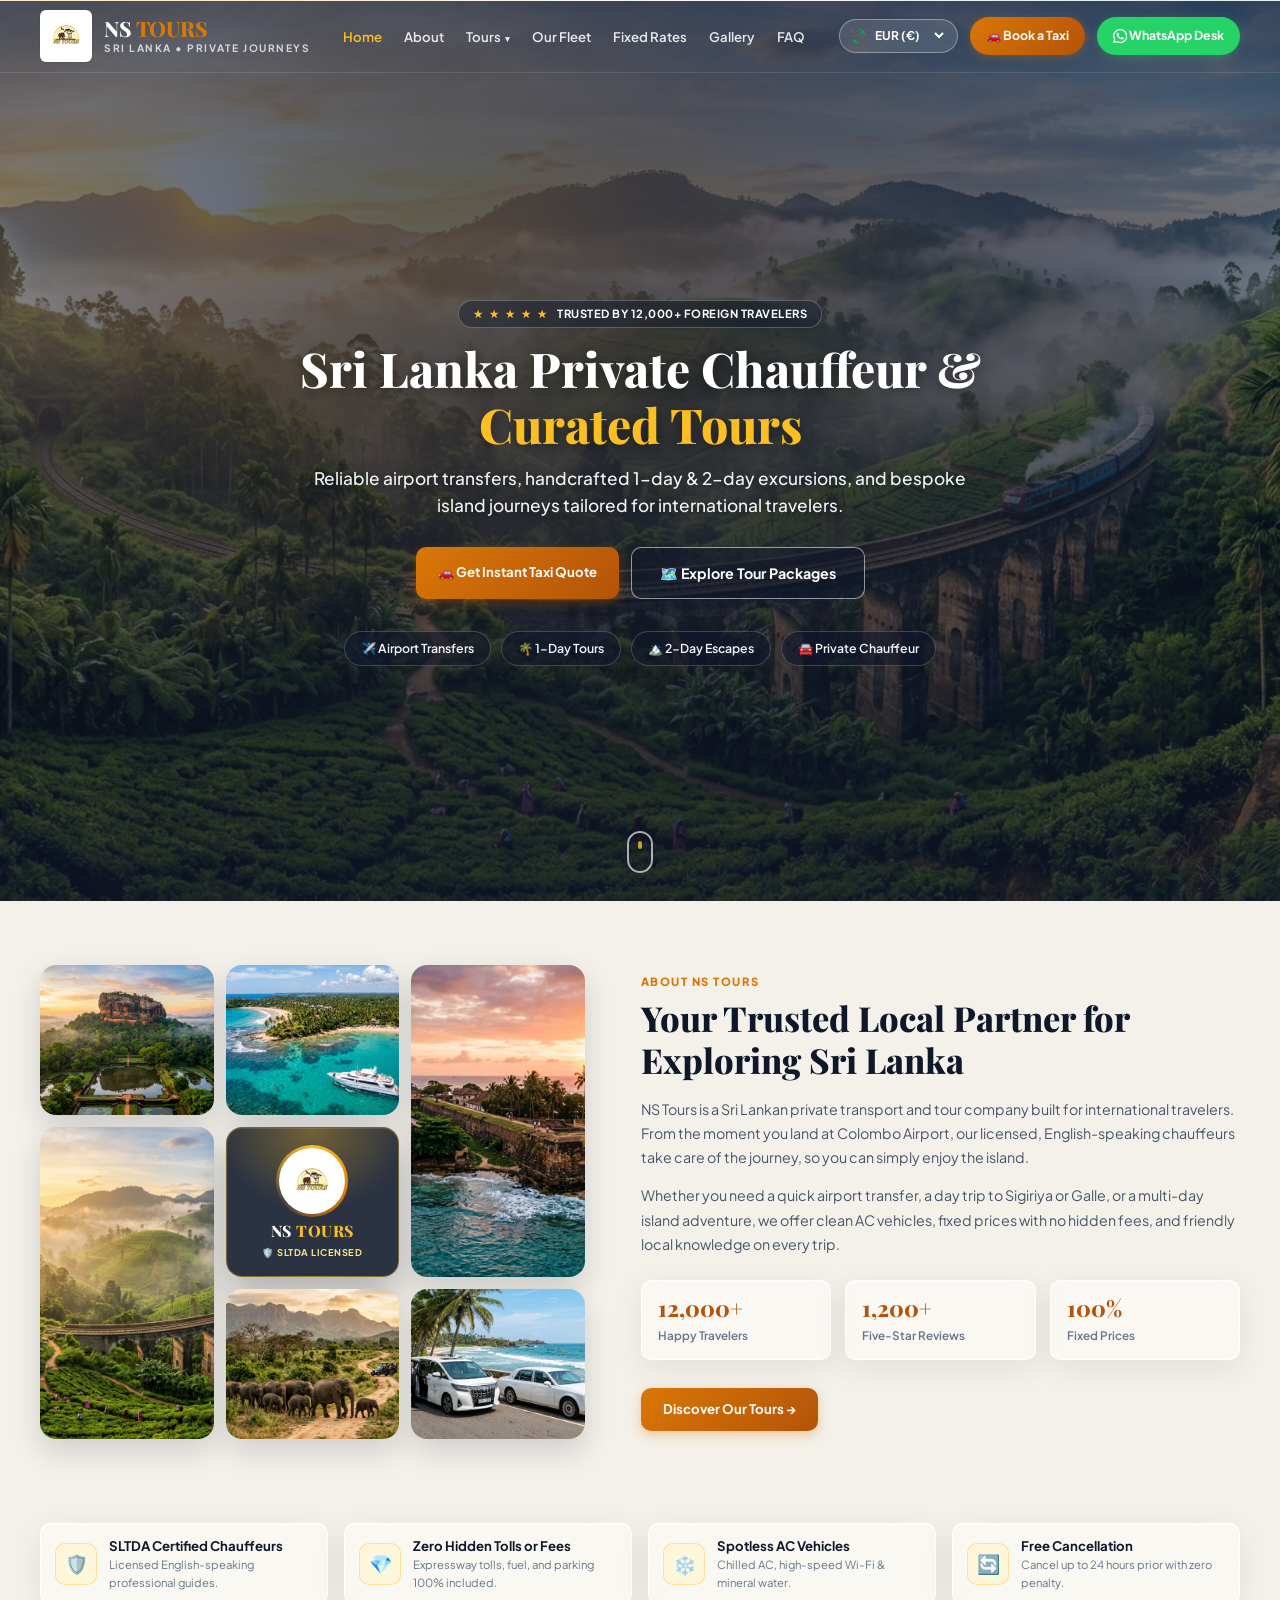
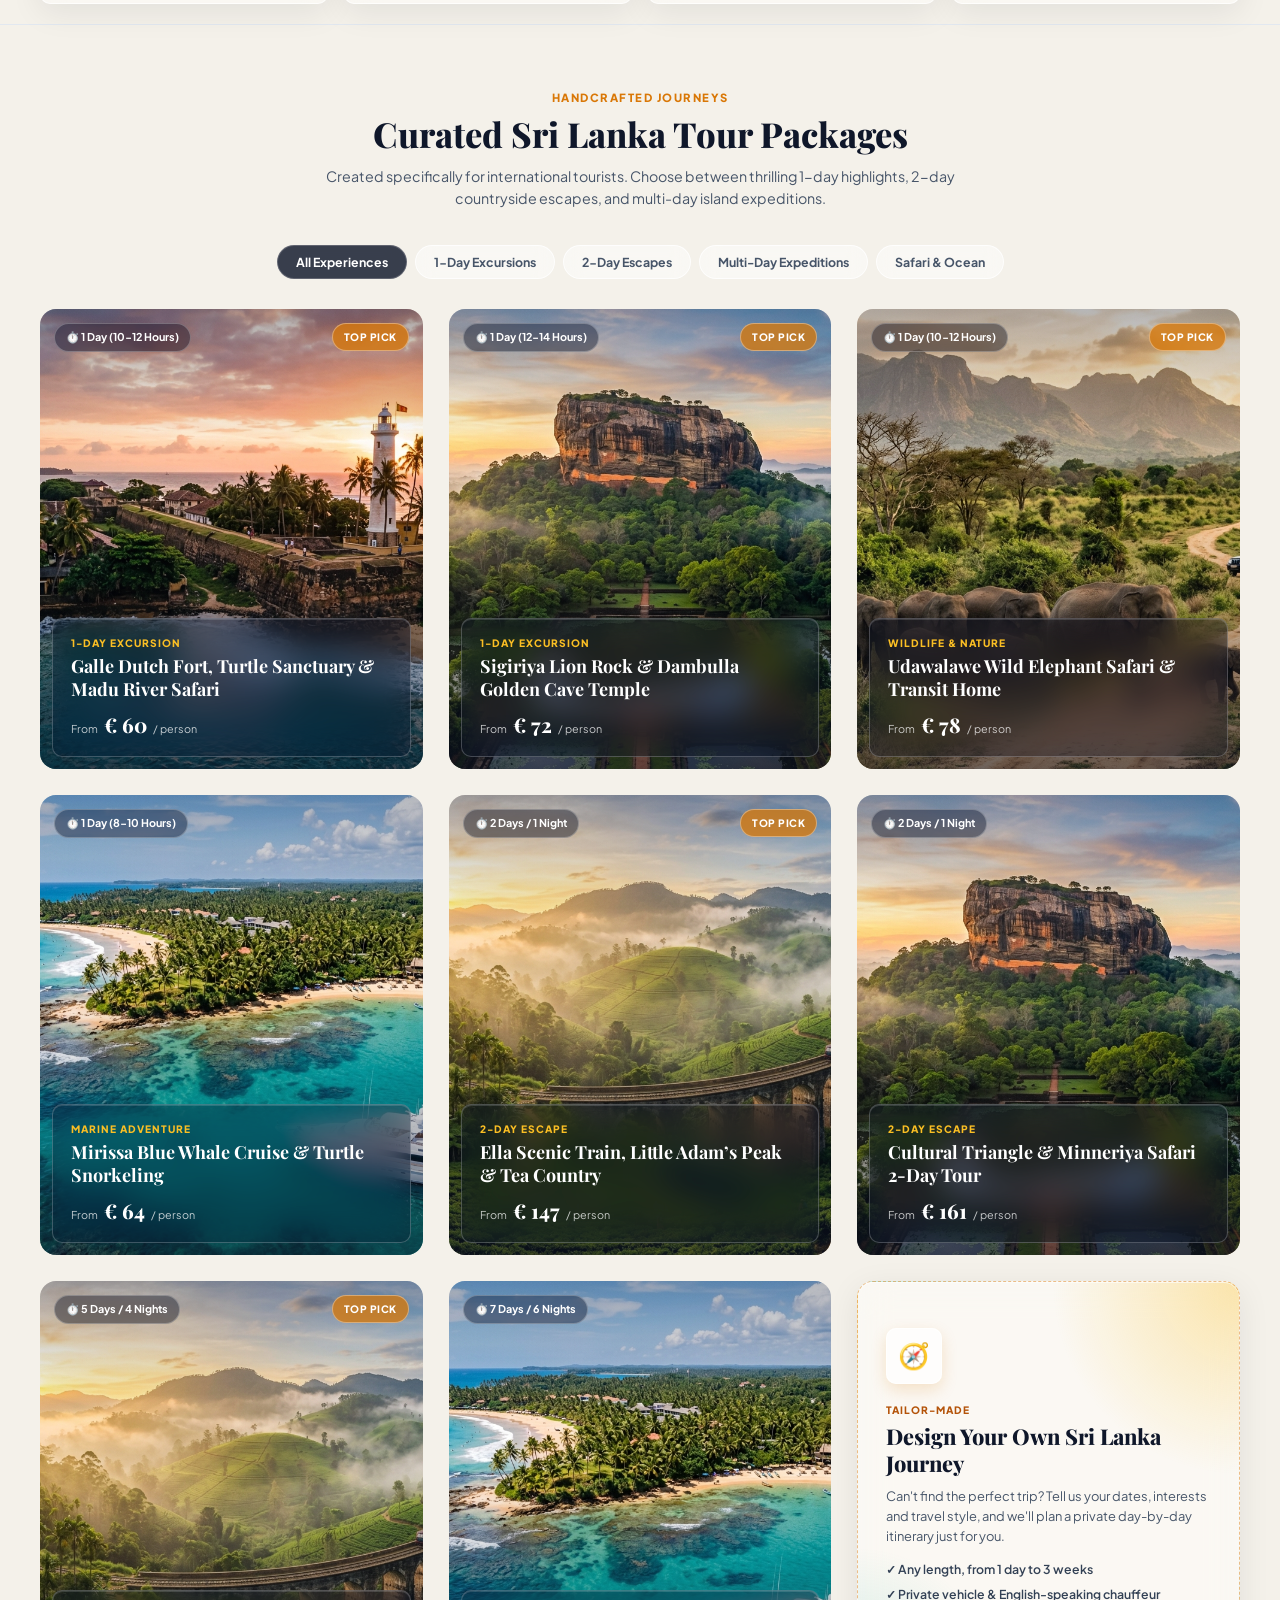
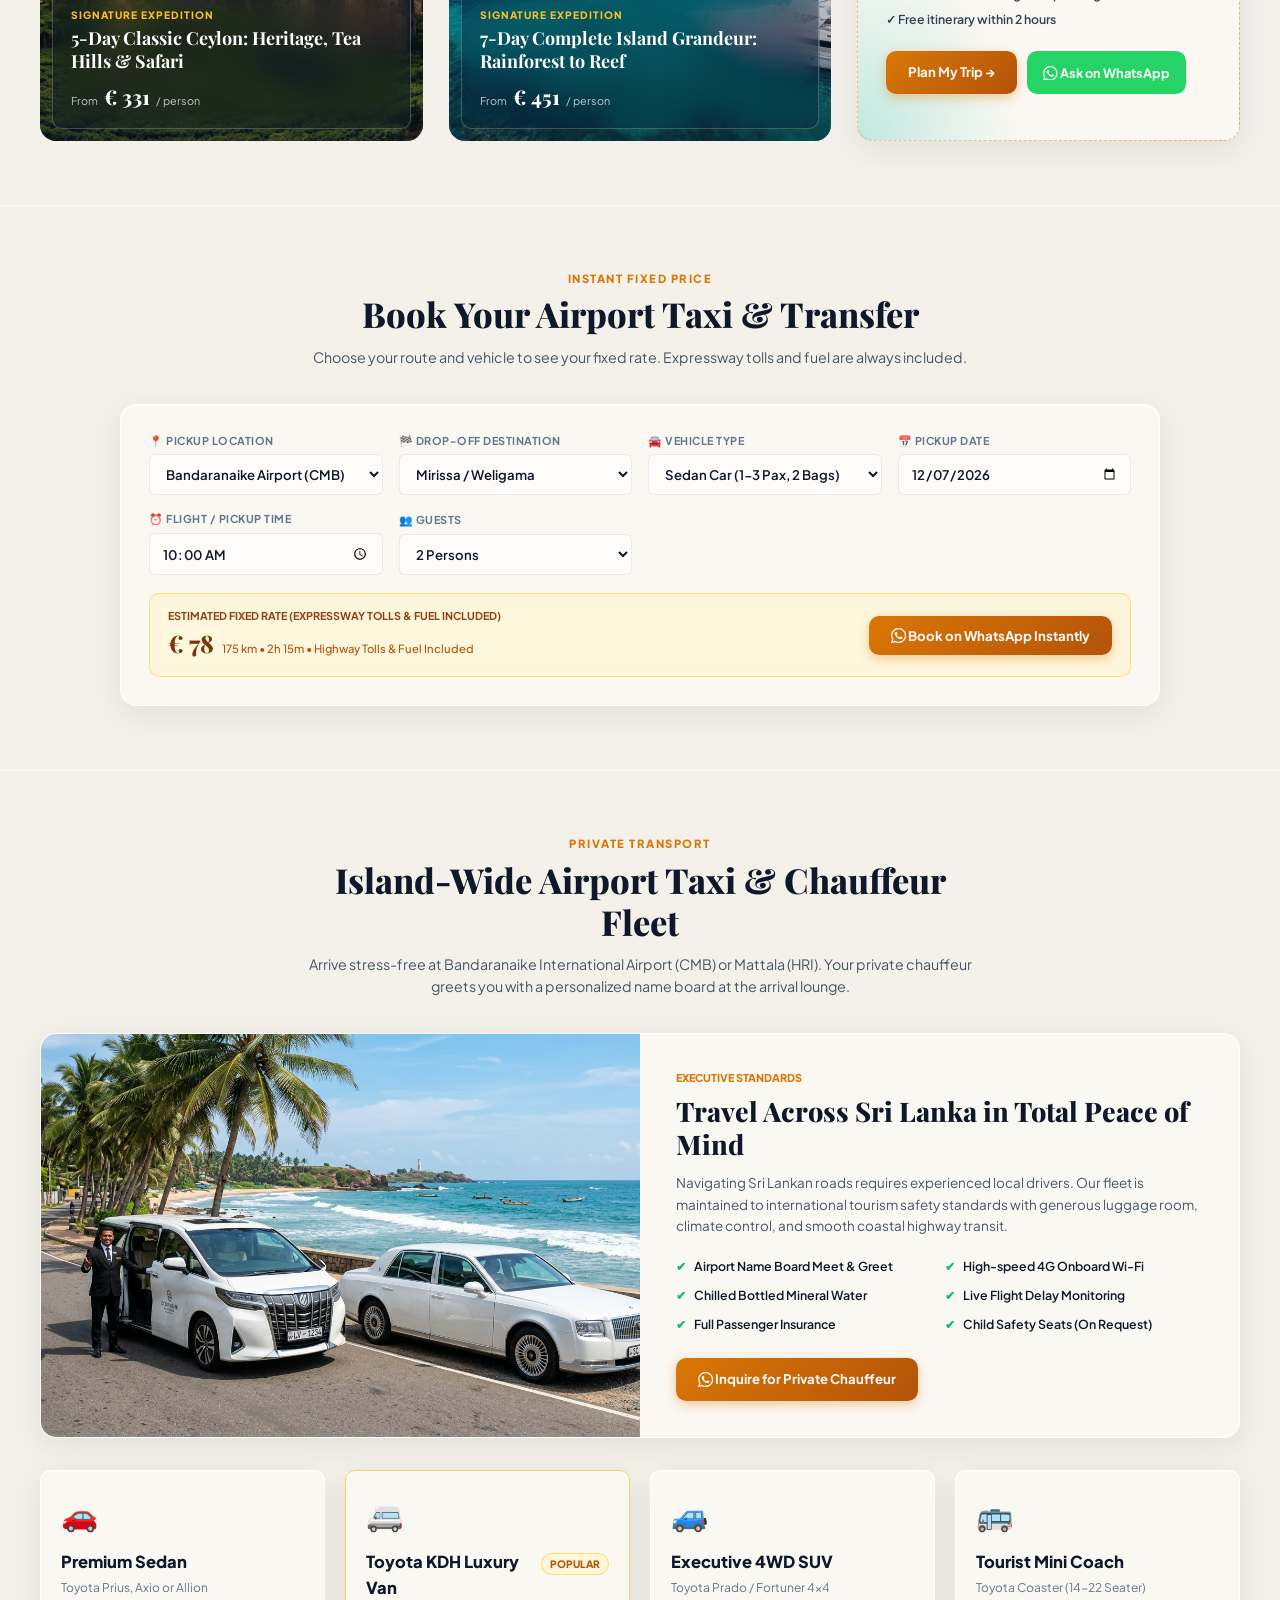
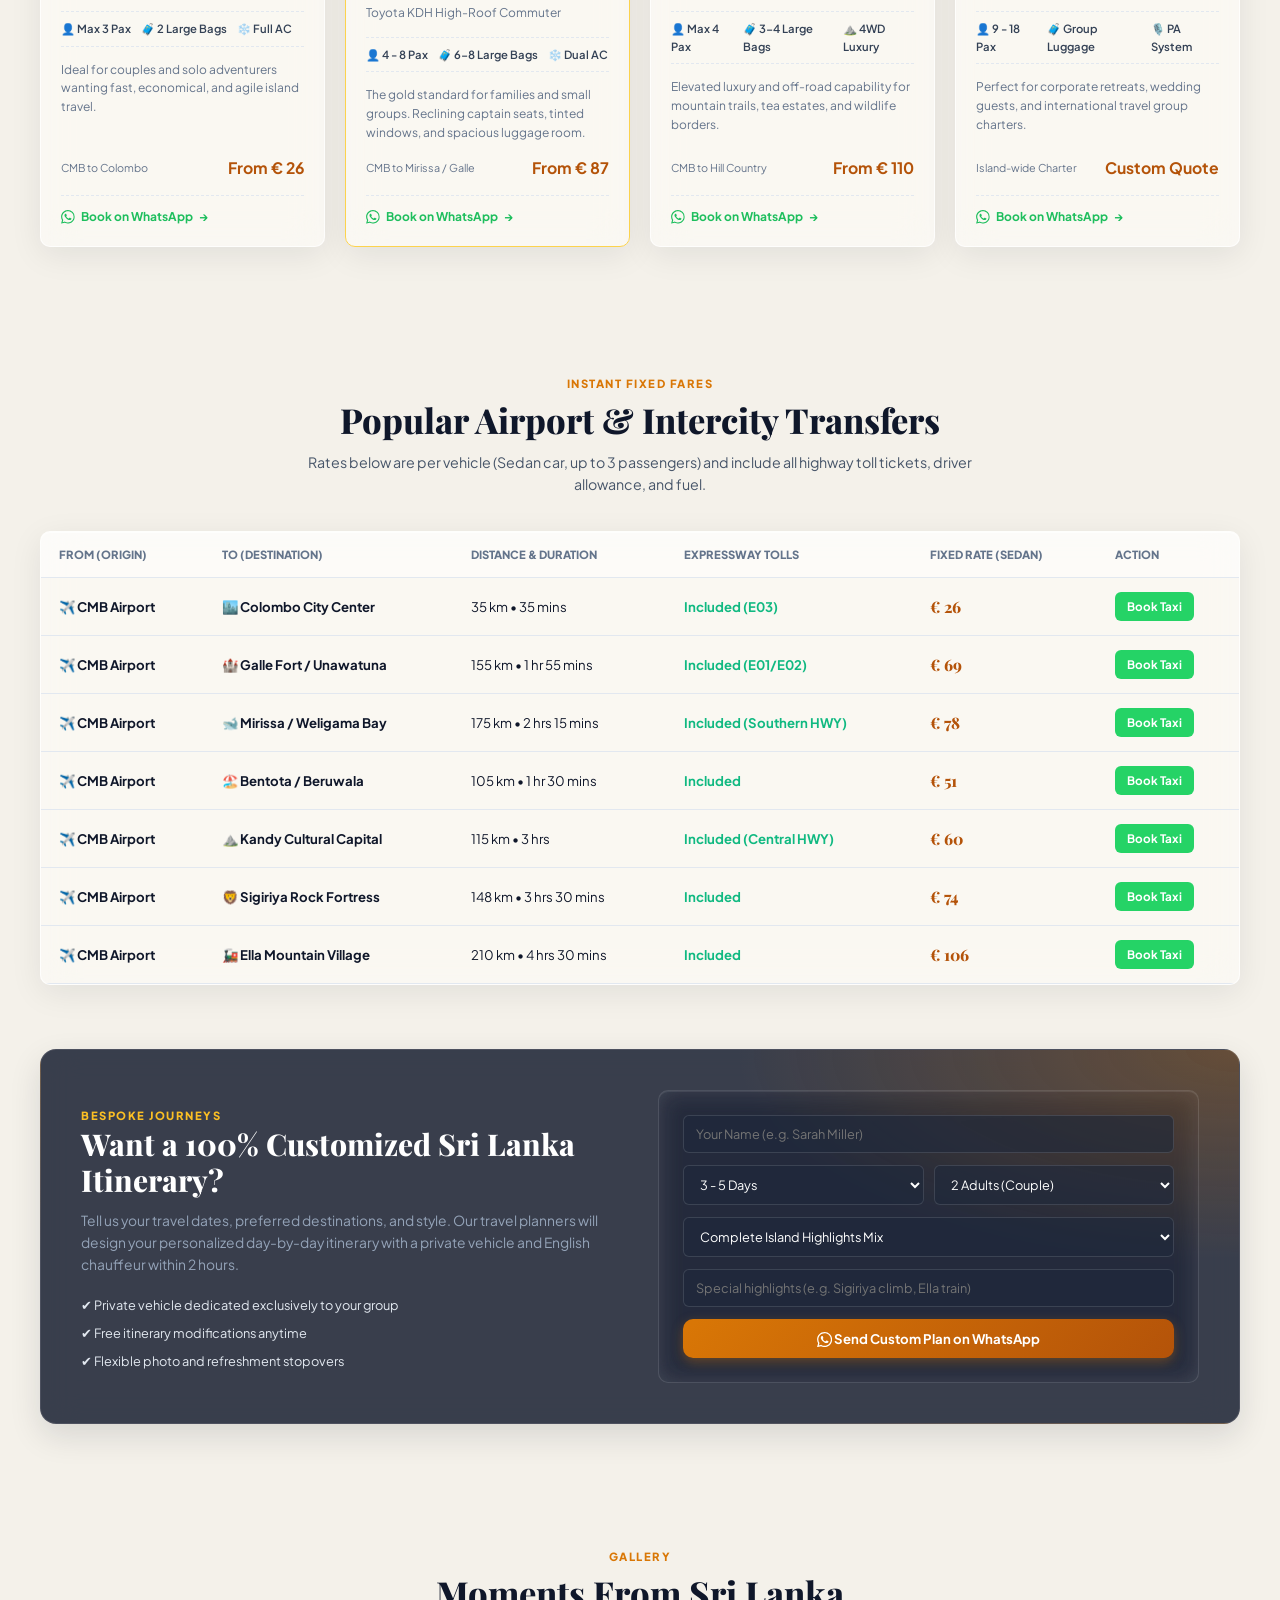
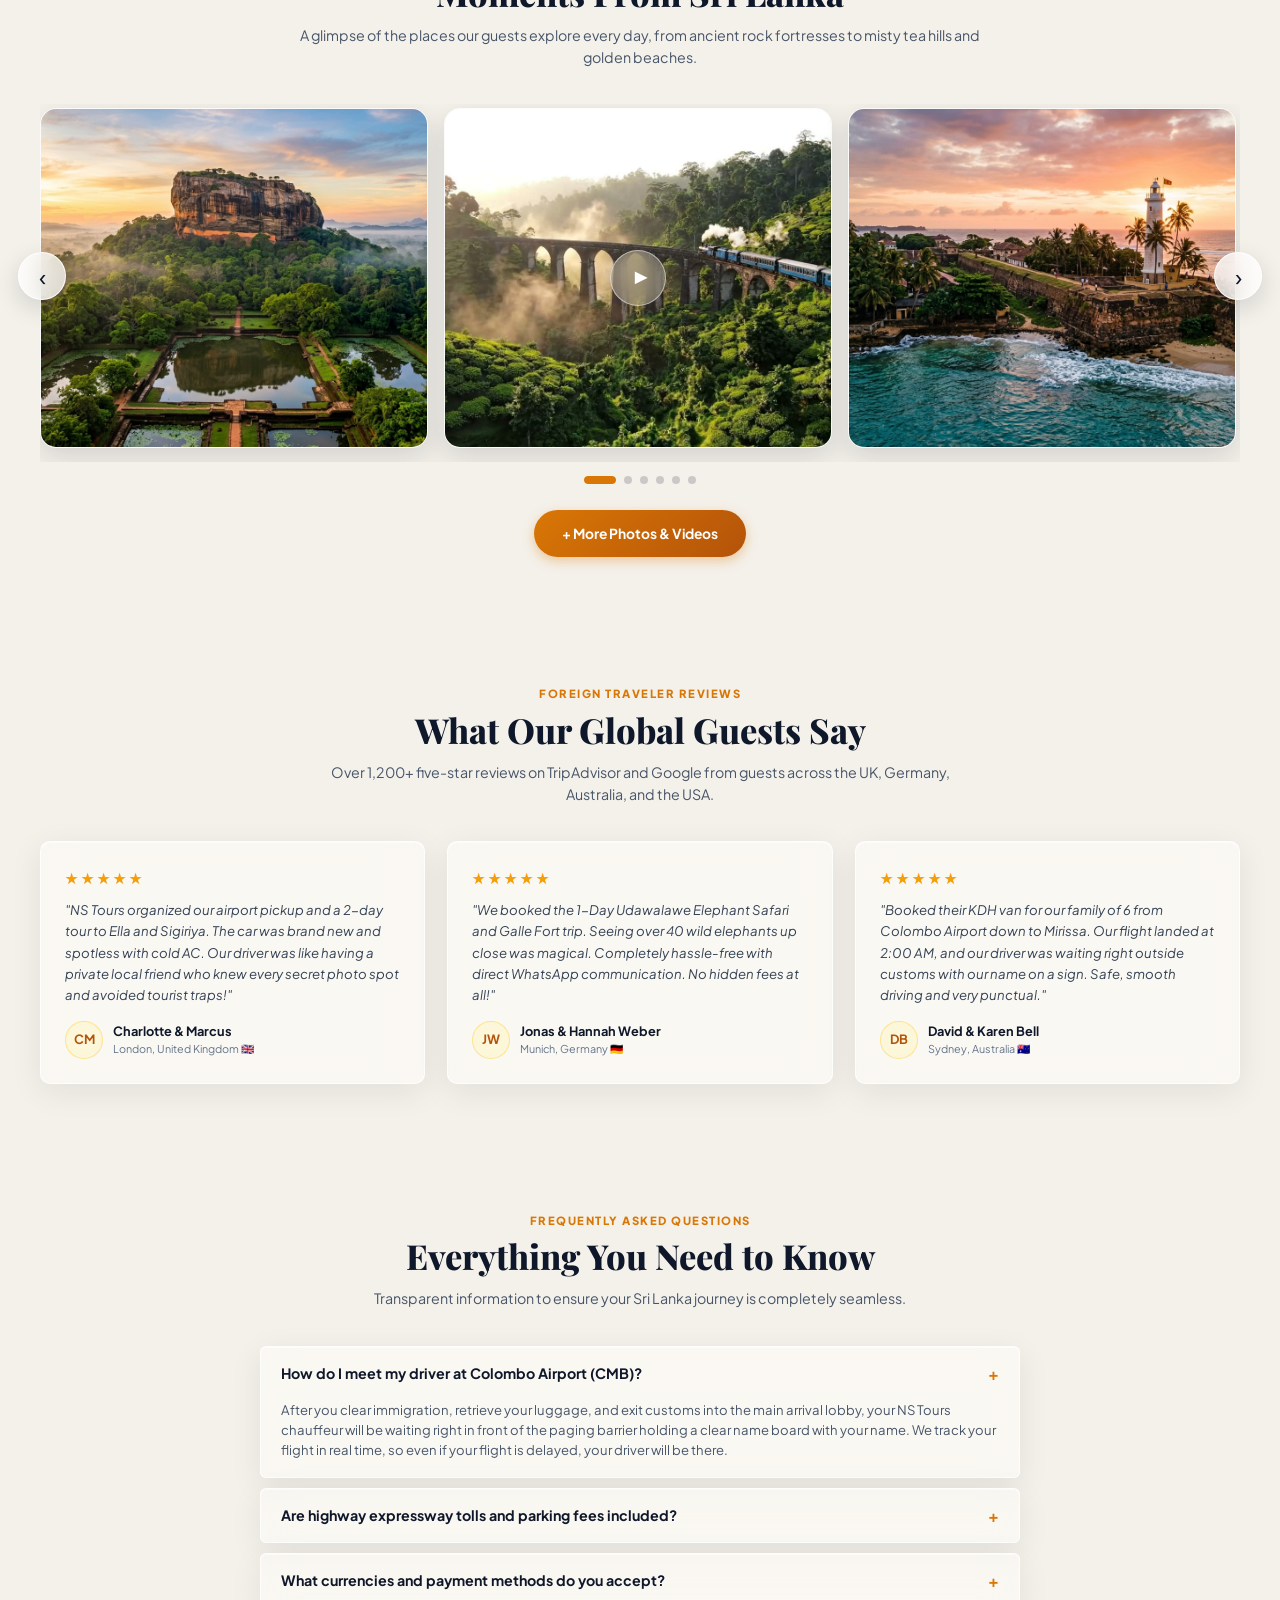
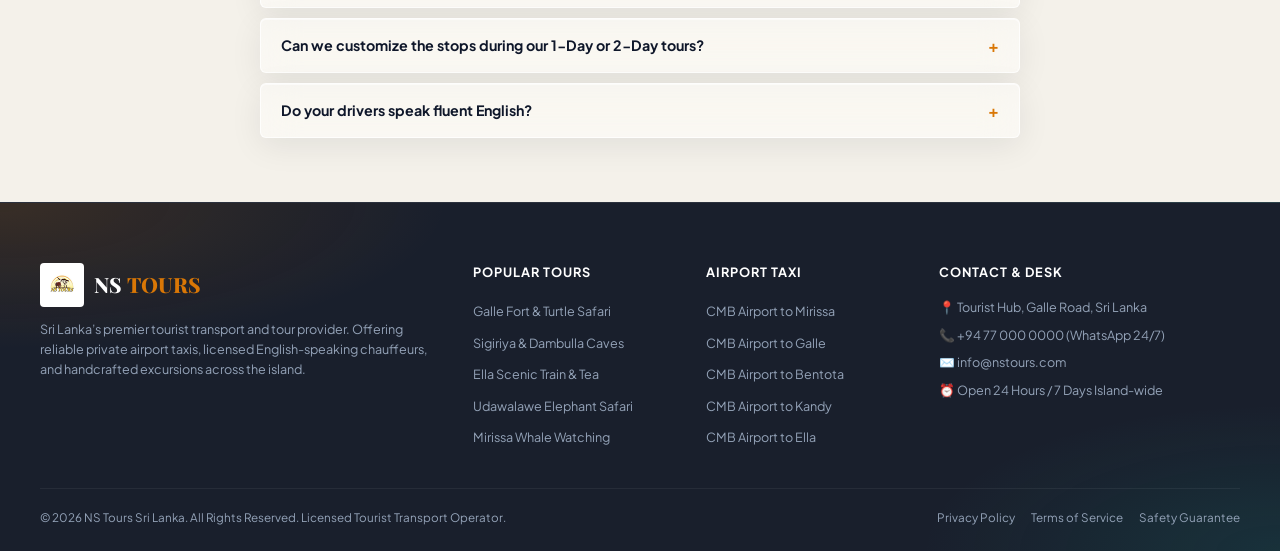
==== commit aa8d5ec3: "Add gallery page with multimedia content and new video assets" ====
--- a/index.html
+++ b/index.html
@@ -25,38 +25,16 @@
 </head>
 <body>
 
-  <!-- Top Slim Utility Bar -->
-  <div class="top-bar">
-    <div class="container top-bar-inner">
-      <div class="top-trust">
-        <span class="trust-badge-pill">SLTDA Certified</span>
-        <span>Tourist Board Licensed Drivers • 100% Fixed Rates (All Highway Tolls Included)</span>
-      </div>
-
-      <div class="top-utilities">
-        <div class="top-currency">
-          <span>💱 Currency:</span>
-          <select id="currencySelector" class="currency-select" aria-label="Select Currency">
-            <option value="USD" selected>USD ($)</option>
-            <option value="EUR">EUR (€)</option>
-            <option value="GBP">GBP (£)</option>
-            <option value="AUD">AUD (A$)</option>
-            <option value="LKR">LKR (Rs)</option>
-          </select>
-        </div>
-
-        <a href="tel:+94770000000" class="top-link">
-          <span>📞 +94 77 000 0000</span>
-        </a>
-        <a href="mailto:info@nstours.com" class="top-link">
-          <span>✉️ info@nstours.com</span>
-        </a>
-      </div>
-    </div>
-  </div>
+  <!-- Icon sprite: WhatsApp logo, used via <use href="#icon-whatsapp"> -->
+  <svg xmlns="http://www.w3.org/2000/svg" style="display: none;">
+    <symbol id="icon-whatsapp" viewBox="0 0 24 24">
+      <path fill="currentColor" d="M17.472 14.382c-.297-.149-1.758-.867-2.03-.967-.273-.099-.471-.148-.67.15-.197.297-.767.966-.94 1.164-.173.199-.347.223-.644.075-.297-.15-1.255-.463-2.39-1.475-.883-.788-1.48-1.761-1.653-2.059-.173-.297-.018-.458.13-.606.134-.133.298-.347.446-.52.149-.174.198-.298.298-.497.099-.198.05-.371-.025-.52-.075-.149-.669-1.612-.916-2.207-.242-.579-.487-.5-.669-.51-.173-.008-.371-.01-.57-.01-.198 0-.52.074-.792.372-.272.297-1.04 1.016-1.04 2.479 0 1.462 1.065 2.875 1.213 3.074.149.198 2.096 3.2 5.077 4.487.709.306 1.262.489 1.694.625.712.227 1.36.195 1.871.118.571-.085 1.758-.719 2.006-1.413.248-.694.248-1.289.173-1.413-.074-.124-.272-.198-.57-.347m-5.421 7.403h-.004a9.87 9.87 0 01-5.031-1.378l-.361-.214-3.741.982.998-3.648-.235-.374a9.86 9.86 0 01-1.51-5.26c.001-5.45 4.436-9.884 9.888-9.884 2.64 0 5.122 1.03 6.988 2.898a9.825 9.825 0 012.893 6.994c-.003 5.45-4.437 9.884-9.885 9.884m8.413-18.297A11.815 11.815 0 0012.05 0C5.495 0 .16 5.335.157 11.892c0 2.096.547 4.142 1.588 5.945L.057 24l6.305-1.654a11.882 11.882 0 005.683 1.448h.005c6.554 0 11.89-5.335 11.893-11.893a11.821 11.821 0 00-3.48-8.413z"/>
+    </symbol>
+  </svg>
+
 
   <!-- Main Header Navigation -->
-  <header class="main-header">
+  <header class="main-header is-transparent">
     <div class="container navbar">
       <a href="#home" class="brand-link">
         <img src="assets/images/logo.jpg" alt="NS Tours Sri Lanka" class="brand-logo-img">
@@ -70,27 +48,87 @@
       <nav>
         <ul class="nav-menu" id="navMenu">
           <li><a href="#home" class="nav-link active">Home</a></li>
-          <li><a href="#transport" class="nav-link">Airport Taxi</a></li>
-          <li><a href="#tours" class="nav-link">Day Tours</a></li>
-          <li><a href="#tours" class="nav-link">2-Day Escapes</a></li>
+          <li><a href="#about" class="nav-link">About</a></li>
+          <li class="nav-has-mega">
+            <a href="#tours" class="nav-link">Tours <span class="nav-caret" aria-hidden="true">▾</span></a>
+
+            <!-- Tours mega menu (lists are filled from TOURS in app.js) -->
+            <div class="tours-mega" id="toursMega">
+              <div class="tours-mega-top">
+                <span class="tours-mega-title">📍 All Tours in Sri Lanka</span>
+                <div class="tours-mega-filters">
+                  <a href="#tours" data-menu-filter="1day">1-Day</a>
+                  <a href="#tours" data-menu-filter="2day">2-Day</a>
+                  <a href="#tours" data-menu-filter="multiday">Multi-Day</a>
+                  <a href="#tours" data-menu-filter="safari">Safari &amp; Ocean</a>
+                </div>
+              </div>
+
+              <div class="tours-mega-cols">
+                <div class="tours-mega-col">
+                  <h4 class="tours-mega-heading">Day Tours</h4>
+                  <ul class="tours-mega-list" id="megaDayTours"></ul>
+                  <a href="#tours" class="tours-mega-more" data-menu-filter="all">View All Tours <span>→</span></a>
+                </div>
+
+                <div class="tours-mega-col is-warm">
+                  <h4 class="tours-mega-heading">Multi-Day Packages</h4>
+                  <ul class="tours-mega-list" id="megaMultiTours"></ul>
+                  <a href="#planner" class="tours-mega-more">Design Your Own Journey <span>→</span></a>
+                </div>
+              </div>
+            </div>
+          </li>
           <li><a href="#fleet" class="nav-link">Our Fleet</a></li>
           <li><a href="#routes" class="nav-link">Fixed Rates</a></li>
-          <li><a href="#reviews" class="nav-link">Reviews</a></li>
+          <li><a href="gallery.html" class="nav-link">Gallery</a></li>
           <li><a href="#faq" class="nav-link">FAQ</a></li>
+          <li class="nav-menu-currency">
+            <label for="currencySelectorMobile">💱 Currency</label>
+            <select id="currencySelectorMobile" class="currency-select" aria-label="Select Currency">
+              <option value="EUR" selected>EUR (€)</option>
+              <option value="GBP">GBP (£)</option>
+              <option value="CHF">CHF (Fr)</option>
+              <option value="USD">USD ($)</option>
+              <option value="AUD">AUD (A$)</option>
+              <option value="LKR">LKR (Rs)</option>
+            </select>
+          </li>
         </ul>
       </nav>
 
       <div class="nav-actions">
+        <label class="header-currency" for="currencySelector" title="Select Currency">
+          <span class="header-currency-icon">💱</span>
+          <select id="currencySelector" class="currency-select" aria-label="Select Currency">
+            <option value="EUR" selected>EUR (€)</option>
+            <option value="GBP">GBP (£)</option>
+            <option value="CHF">CHF (Fr)</option>
+            <option value="USD">USD ($)</option>
+            <option value="AUD">AUD (A$)</option>
+            <option value="LKR">LKR (Rs)</option>
+          </select>
+        </label>
+        <a href="#book" class="btn-header-book">
+          <span>🚗 Book a Taxi</span>
+        </a>
         <a href="https://wa.me/94770000000?text=Hello%20NS%20TOURS!%20I%20would%20like%20to%20inquire%20about%20tours%20and%20private%20transport." target="_blank" class="btn-header-wa">
-          <span>💬 WhatsApp Desk</span>
+          <span><svg class="wa-icon" aria-hidden="true"><use href="#icon-whatsapp"></use></svg> WhatsApp Desk</span>
         </a>
         <button class="mobile-toggle-btn" id="mobileMenuToggle" aria-label="Toggle navigation">☰</button>
       </div>
     </div>
   </header>
 
-  <!-- Hero Section with Integrated Booking Card -->
+  <!-- Hero Section -->
   <section class="hero-section" id="home">
+    <!-- Background video playlist (crossfades between clips, see app.js) -->
+    <div class="hero-video-wrap" aria-hidden="true"
+         data-videos="assets/videos/hero-train.mp4,assets/videos/hero-sigiriya.mp4,assets/videos/hero-beach.mp4">
+      <video class="hero-video is-active" muted playsinline preload="auto"></video>
+      <video class="hero-video" muted playsinline preload="auto"></video>
+    </div>
+
     <div class="container">
       <div class="hero-header-box">
         <div class="hero-trust-tag">
@@ -101,20 +139,175 @@
         <p class="hero-sub-text">
           Reliable airport transfers, handcrafted 1-day & 2-day excursions, and bespoke island journeys tailored for international travelers.
         </p>
-      </div>
-
-      <!-- Booking Card (Directly Visible Above the Fold) -->
+
+        <div class="hero-cta-row">
+          <a href="#book" class="btn-book-cta btn-hero">
+            <span>🚗 Get Instant Taxi Quote</span>
+          </a>
+          <a href="#tours" class="btn-hero-ghost">
+            <span>🗺️ Explore Tour Packages</span>
+          </a>
+        </div>
+
+        <ul class="hero-offer-list">
+          <li><a href="#book">✈️ Airport Transfers</a></li>
+          <li><a href="#tours">🌴 1-Day Tours</a></li>
+          <li><a href="#tours">🏔️ 2-Day Escapes</a></li>
+          <li><a href="#fleet">🚘 Private Chauffeur</a></li>
+        </ul>
+      </div>
+    </div>
+
+    <a href="#about" class="hero-scroll-cue" aria-label="Scroll to learn more">
+      <span class="hero-scroll-mouse"></span>
+    </a>
+  </section>
+
+  <!-- About Us Section -->
+  <section class="section-wrap about-section" id="about">
+    <div class="container about-grid">
+      <div class="about-media">
+        <!-- Pinwheel photo collage: six destinations around a central logo tile -->
+        <div class="about-collage">
+          <figure class="collage-tile tile-sigiriya">
+            <img src="assets/images/sigiriya.jpg" alt="Sigiriya Lion Rock" loading="lazy">
+          </figure>
+          <figure class="collage-tile tile-ocean">
+            <img src="assets/images/ocean.jpg" alt="Sri Lanka south coast beach" loading="lazy">
+          </figure>
+          <figure class="collage-tile tile-galle">
+            <img src="assets/images/galle.jpg" alt="Galle Fort lighthouse" loading="lazy">
+          </figure>
+          <figure class="collage-tile tile-ella">
+            <img src="assets/images/hero.jpg" alt="Ella hill country and Nine Arch Bridge" loading="lazy">
+          </figure>
+
+          <div class="collage-center">
+            <div class="collage-logo">
+              <img src="assets/images/logo.jpg" alt="NS Tours logo">
+            </div>
+            <span class="collage-brand">NS <span>TOURS</span></span>
+            <span class="collage-license">🛡️ SLTDA Licensed</span>
+          </div>
+
+          <figure class="collage-tile tile-safari">
+            <img src="assets/images/safari.jpg" alt="Wild elephants on safari" loading="lazy">
+          </figure>
+          <figure class="collage-tile tile-fleet">
+            <img src="assets/images/fleet.jpg" alt="NS Tours private vehicles" loading="lazy">
+          </figure>
+        </div>
+      </div>
+
+      <div class="about-content">
+        <span class="section-badge">About NS Tours</span>
+        <h2 class="section-heading">Your Trusted Local Partner for Exploring Sri Lanka</h2>
+        <p class="about-text">
+          NS Tours is a Sri Lankan private transport and tour company built for international travelers. From the moment you land at Colombo Airport, our licensed, English-speaking chauffeurs take care of the journey, so you can simply enjoy the island.
+        </p>
+        <p class="about-text">
+          Whether you need a quick airport transfer, a day trip to Sigiriya or Galle, or a multi-day island adventure, we offer clean AC vehicles, fixed prices with no hidden fees, and friendly local knowledge on every trip.
+        </p>
+
+        <div class="about-stats">
+          <div class="about-stat">
+            <strong>12,000+</strong>
+            <span>Happy Travelers</span>
+          </div>
+          <div class="about-stat">
+            <strong>1,200+</strong>
+            <span>Five-Star Reviews</span>
+          </div>
+          <div class="about-stat">
+            <strong>100%</strong>
+            <span>Fixed Prices</span>
+          </div>
+        </div>
+
+        <a href="#tours" class="btn-book-cta">
+          <span>Discover Our Tours →</span>
+        </a>
+      </div>
+    </div>
+  </section>
+
+  <!-- Clear Trust Guarantees Bar -->
+  <div class="guarantee-bar">
+    <div class="container guarantee-grid">
+      <div class="guarantee-item">
+        <div class="guarantee-icon">🛡️</div>
+        <div>
+          <div class="guarantee-title">SLTDA Certified Chauffeurs</div>
+          <div class="guarantee-sub">Licensed English-speaking professional guides.</div>
+        </div>
+      </div>
+
+      <div class="guarantee-item">
+        <div class="guarantee-icon">💎</div>
+        <div>
+          <div class="guarantee-title">Zero Hidden Tolls or Fees</div>
+          <div class="guarantee-sub">Expressway tolls, fuel, and parking 100% included.</div>
+        </div>
+      </div>
+
+      <div class="guarantee-item">
+        <div class="guarantee-icon">❄️</div>
+        <div>
+          <div class="guarantee-title">Spotless AC Vehicles</div>
+          <div class="guarantee-sub">Chilled AC, high-speed Wi-Fi & mineral water.</div>
+        </div>
+      </div>
+
+      <div class="guarantee-item">
+        <div class="guarantee-icon">🔄</div>
+        <div>
+          <div class="guarantee-title">Free Cancellation</div>
+          <div class="guarantee-sub">Cancel up to 24 hours prior with zero penalty.</div>
+        </div>
+      </div>
+    </div>
+  </div>
+
+  <!-- Tour Packages Section -->
+  <section class="section-wrap" id="tours">
+    <div class="container">
+      <div class="section-head">
+        <span class="section-badge">Handcrafted Journeys</span>
+        <h2 class="section-heading">Curated Sri Lanka Tour Packages</h2>
+        <p class="section-desc">
+          Created specifically for international tourists. Choose between thrilling 1-day highlights, 2-day countryside escapes, and multi-day island expeditions.
+        </p>
+      </div>
+
+      <!-- Filter Tabs -->
+      <div class="filter-tabs-row">
+        <button class="filter-pill-btn active" data-filter="all">All Experiences</button>
+        <button class="filter-pill-btn" data-filter="1day">1-Day Excursions</button>
+        <button class="filter-pill-btn" data-filter="2day">2-Day Escapes</button>
+        <button class="filter-pill-btn" data-filter="multiday">Multi-Day Expeditions</button>
+        <button class="filter-pill-btn" data-filter="safari">Safari &amp; Ocean</button>
+      </div>
+
+      <!-- Tours Cards Grid -->
+      <div class="tours-card-grid" id="toursGrid">
+        <!-- Rendered dynamically by app.js -->
+      </div>
+    </div>
+  </section>
+
+  <!-- Airport Taxi Booking Section -->
+  <section class="section-wrap booking-section" id="book">
+    <div class="container">
+      <div class="section-head">
+        <span class="section-badge">Instant Fixed Price</span>
+        <h2 class="section-heading">Book Your Airport Taxi &amp; Transfer</h2>
+        <p class="section-desc">
+          Choose your route and vehicle to see your fixed rate. Expressway tolls and fuel are always included.
+        </p>
+      </div>
+
       <div class="booking-card">
-        <div class="booking-tabs-nav">
-          <button class="booking-tab-item active" data-tab="tabTransport">
-            <span>🚗 Book Airport Taxi &amp; Transfers</span>
-          </button>
-          <button class="booking-tab-item" data-tab="tabTours">
-            <span>🗺️ Explore Tour Packages (1-Day &amp; 2-Day)</span>
-          </button>
-        </div>
-
-        <!-- Panel 1: Transport Calculator -->
+        <!-- Transport Fare Calculator -->
         <div class="booking-pane active" id="tabTransport">
           <div class="booking-form-grid">
             <div class="input-box">
@@ -189,124 +382,17 @@
             </div>
 
             <button type="button" class="btn-book-cta" id="btnBookTransport">
-              <span>💬 Book on WhatsApp Instantly</span>
+              <span><svg class="wa-icon" aria-hidden="true"><use href="#icon-whatsapp"></use></svg> Book on WhatsApp Instantly</span>
             </button>
           </div>
         </div>
 
-        <!-- Panel 2: Quick Tour Filter -->
-        <div class="booking-pane" id="tabTours">
-          <div class="booking-form-grid">
-            <div class="input-box">
-              <label class="input-label" for="tourDurationSelect">⏱️ Select Tour Duration</label>
-              <select id="tourDurationSelect" class="input-field" onchange="filterToursFromSelect(this.value)">
-                <option value="all">All Available Packages</option>
-                <option value="1day">1-Day Highlights</option>
-                <option value="2day">2-Day Scenic Escapes</option>
-                <option value="multiday">Multi-Day Expeditions (3-7 Days)</option>
-                <option value="safari">Wildlife Safari &amp; Marine</option>
-              </select>
-            </div>
-
-            <div class="input-box">
-              <label class="input-label">🌴 Favorite Destination</label>
-              <select class="input-field">
-                <option>Sigiriya &amp; Dambulla Caves</option>
-                <option>Galle Fort &amp; Sea Turtles</option>
-                <option>Ella Scenic Train &amp; Tea</option>
-                <option>Udawalawe / Yala Safari</option>
-                <option>Mirissa Whale Watching</option>
-              </select>
-            </div>
-
-            <div class="input-box">
-              <label class="input-label">👥 Number of Guests</label>
-              <select class="input-field">
-                <option>Solo Explorer</option>
-                <option selected>Couple (2 Persons)</option>
-                <option>Family (3-5 Persons)</option>
-                <option>Group (6+ Persons)</option>
-              </select>
-            </div>
-
-            <div class="input-box">
-              <label class="input-label">🚀 Action</label>
-              <a href="#tours" class="btn-book-cta" style="justify-content: center; width: 100%;">
-                <span>Browse Tours Below ↓</span>
-              </a>
-            </div>
-          </div>
-        </div>
       </div>
     </div>
   </section>
 
-  <!-- Clear Trust Guarantees Bar -->
-  <div class="guarantee-bar">
-    <div class="container guarantee-grid">
-      <div class="guarantee-item">
-        <div class="guarantee-icon">🛡️</div>
-        <div>
-          <div class="guarantee-title">SLTDA Certified Chauffeurs</div>
-          <div class="guarantee-sub">Licensed English-speaking professional guides.</div>
-        </div>
-      </div>
-
-      <div class="guarantee-item">
-        <div class="guarantee-icon">💎</div>
-        <div>
-          <div class="guarantee-title">Zero Hidden Tolls or Fees</div>
-          <div class="guarantee-sub">Expressway tolls, fuel, and parking 100% included.</div>
-        </div>
-      </div>
-
-      <div class="guarantee-item">
-        <div class="guarantee-icon">❄️</div>
-        <div>
-          <div class="guarantee-title">Spotless AC Vehicles</div>
-          <div class="guarantee-sub">Chilled AC, high-speed Wi-Fi & mineral water.</div>
-        </div>
-      </div>
-
-      <div class="guarantee-item">
-        <div class="guarantee-icon">🔄</div>
-        <div>
-          <div class="guarantee-title">Free Cancellation</div>
-          <div class="guarantee-sub">Cancel up to 24 hours prior with zero penalty.</div>
-        </div>
-      </div>
-    </div>
-  </div>
-
-  <!-- Tour Packages Section -->
-  <section class="section-wrap" id="tours">
-    <div class="container">
-      <div class="section-head">
-        <span class="section-badge">Handcrafted Journeys</span>
-        <h2 class="section-heading">Curated Sri Lanka Tour Packages</h2>
-        <p class="section-desc">
-          Created specifically for international tourists. Choose between thrilling 1-day highlights, 2-day countryside escapes, and multi-day island expeditions.
-        </p>
-      </div>
-
-      <!-- Filter Tabs -->
-      <div class="filter-tabs-row">
-        <button class="filter-pill-btn active" data-filter="all">All Experiences</button>
-        <button class="filter-pill-btn" data-filter="1day">1-Day Excursions</button>
-        <button class="filter-pill-btn" data-filter="2day">2-Day Escapes</button>
-        <button class="filter-pill-btn" data-filter="multiday">Multi-Day Expeditions</button>
-        <button class="filter-pill-btn" data-filter="safari">Safari &amp; Ocean</button>
-      </div>
-
-      <!-- Tours Cards Grid -->
-      <div class="tours-card-grid" id="toursGrid">
-        <!-- Rendered dynamically by app.js -->
-      </div>
-    </div>
-  </section>
-
   <!-- Transport & Fleet Section -->
-  <section class="section-wrap" id="transport" style="background: #FFFFFF;">
+  <section class="section-wrap" id="transport">
     <div class="container">
       <div class="section-head">
         <span class="section-badge">Private Transport</span>
@@ -336,14 +422,14 @@
           </div>
 
           <a href="https://wa.me/94770000000?text=Hello%20NS%20TOURS!%20I%20would%20like%20to%20hire%20a%20private%20chauffeur%20and%20car." target="_blank" class="btn-book-cta" style="align-self: flex-start;">
-            <span>💬 Inquire for Private Chauffeur</span>
+            <span><svg class="wa-icon" aria-hidden="true"><use href="#icon-whatsapp"></use></svg> Inquire for Private Chauffeur</span>
           </a>
         </div>
       </div>
 
       <!-- Vehicle Categories Grid -->
       <div class="vehicles-card-grid">
-        <div class="vehicle-box">
+        <div class="vehicle-box" role="button" tabindex="0" aria-label="Book this vehicle on WhatsApp">
           <div class="vehicle-icon">🚗</div>
           <h4 class="vehicle-title">Premium Sedan</h4>
           <p class="vehicle-sub">Toyota Prius, Axio or Allion</p>
@@ -357,15 +443,16 @@
           </p>
           <div class="vehicle-fare-footer">
             <span style="font-size: 0.72rem; color: var(--text-muted);">CMB to Colombo</span>
-            <strong style="color: var(--primary-hover); font-size: 1.05rem;">From $ 28</strong>
-          </div>
-        </div>
-
-        <div class="vehicle-box" style="border-color: #FCD34D;">
+            <strong style="color: var(--primary-hover); font-size: 1.05rem;">From <span class="vehicle-price" data-price-usd="28">$ 28</span></strong>
+          </div>
+          <span class="vehicle-wa-cta"><svg class="wa-icon" aria-hidden="true"><use href="#icon-whatsapp"></use></svg> Book on WhatsApp <span aria-hidden="true">→</span></span>
+        </div>
+
+        <div class="vehicle-box" role="button" tabindex="0" aria-label="Book this vehicle on WhatsApp" style="border-color: #FCD34D;">
           <div class="vehicle-icon">🚐</div>
           <div style="display: flex; justify-content: space-between; align-items: baseline;">
             <h4 class="vehicle-title">Toyota KDH Luxury Van</h4>
-            <span style="background: #FEF3C7; color: #B45309; font-size: 0.68rem; font-weight: 800; padding: 2px 8px; border-radius: 99px;">POPULAR</span>
+            <span class="vehicle-popular-tag">POPULAR</span>
           </div>
           <p class="vehicle-sub">Toyota KDH High-Roof Commuter</p>
           <div class="vehicle-pill-row">
@@ -378,11 +465,12 @@
           </p>
           <div class="vehicle-fare-footer">
             <span style="font-size: 0.72rem; color: var(--text-muted);">CMB to Mirissa / Galle</span>
-            <strong style="color: var(--primary-hover); font-size: 1.05rem;">From $ 95</strong>
-          </div>
-        </div>
-
-        <div class="vehicle-box">
+            <strong style="color: var(--primary-hover); font-size: 1.05rem;">From <span class="vehicle-price" data-price-usd="95">$ 95</span></strong>
+          </div>
+          <span class="vehicle-wa-cta"><svg class="wa-icon" aria-hidden="true"><use href="#icon-whatsapp"></use></svg> Book on WhatsApp <span aria-hidden="true">→</span></span>
+        </div>
+
+        <div class="vehicle-box" role="button" tabindex="0" aria-label="Book this vehicle on WhatsApp">
           <div class="vehicle-icon">🚙</div>
           <h4 class="vehicle-title">Executive 4WD SUV</h4>
           <p class="vehicle-sub">Toyota Prado / Fortuner 4x4</p>
@@ -396,11 +484,12 @@
           </p>
           <div class="vehicle-fare-footer">
             <span style="font-size: 0.72rem; color: var(--text-muted);">CMB to Hill Country</span>
-            <strong style="color: var(--primary-hover); font-size: 1.05rem;">From $ 120</strong>
-          </div>
-        </div>
-
-        <div class="vehicle-box">
+            <strong style="color: var(--primary-hover); font-size: 1.05rem;">From <span class="vehicle-price" data-price-usd="120">$ 120</span></strong>
+          </div>
+          <span class="vehicle-wa-cta"><svg class="wa-icon" aria-hidden="true"><use href="#icon-whatsapp"></use></svg> Book on WhatsApp <span aria-hidden="true">→</span></span>
+        </div>
+
+        <div class="vehicle-box" role="button" tabindex="0" aria-label="Book this vehicle on WhatsApp">
           <div class="vehicle-icon">🚌</div>
           <h4 class="vehicle-title">Tourist Mini Coach</h4>
           <p class="vehicle-sub">Toyota Coaster (14-22 Seater)</p>
@@ -416,6 +505,7 @@
             <span style="font-size: 0.72rem; color: var(--text-muted);">Island-wide Charter</span>
             <strong style="color: var(--primary-hover); font-size: 1.05rem;">Custom Quote</strong>
           </div>
+          <span class="vehicle-wa-cta"><svg class="wa-icon" aria-hidden="true"><use href="#icon-whatsapp"></use></svg> Book on WhatsApp <span aria-hidden="true">→</span></span>
         </div>
       </div>
     </div>
@@ -508,7 +598,7 @@
   </section>
 
   <!-- Tailor-Made Custom Trip Planner -->
-  <section class="container" style="margin-bottom: 60px;">
+  <section class="container" id="planner" style="margin-bottom: 60px;">
     <div class="planner-wrapper">
       <div class="planner-layout">
         <div>
@@ -555,15 +645,67 @@
           <input type="text" id="planNotes" class="planner-ctrl" placeholder="Special highlights (e.g. Sigiriya climb, Ella train)">
 
           <button type="button" id="btnSubmitCustomPlan" class="btn-book-cta" style="justify-content: center; width: 100%;">
-            <span>💬 Send Custom Plan on WhatsApp</span>
+            <span><svg class="wa-icon" aria-hidden="true"><use href="#icon-whatsapp"></use></svg> Send Custom Plan on WhatsApp</span>
           </button>
         </form>
       </div>
     </div>
   </section>
 
+  <!-- Gallery Preview Slider (full gallery lives on gallery.html) -->
+  <section class="section-wrap" id="gallery">
+    <div class="container">
+      <div class="section-head">
+        <span class="section-badge">Gallery</span>
+        <h2 class="section-heading">Moments From Sri Lanka</h2>
+        <p class="section-desc">
+          A glimpse of the places our guests explore every day, from ancient rock fortresses to misty tea hills and golden beaches.
+        </p>
+      </div>
+
+      <div class="gallery-slider">
+        <button type="button" class="slider-btn slider-prev" aria-label="Previous photos">‹</button>
+        <div class="gallery-track" id="galleryTrack">
+          <figure class="gallery-slide" data-gallery data-type="image" data-src="assets/images/sigiriya.jpg" tabindex="0" aria-label="View photo: Sigiriya Lion Rock at sunrise">
+            <img src="assets/images/sigiriya.jpg" alt="Sigiriya Lion Rock at sunrise" loading="lazy">
+            <figcaption>Sigiriya Lion Rock at sunrise</figcaption>
+          </figure>
+          <figure class="gallery-slide" data-gallery data-type="video" data-src="assets/videos/hero-train.mp4" tabindex="0" aria-label="Play video: Blue train crossing the Nine Arch Bridge, Ella">
+            <video src="assets/videos/hero-train.mp4" poster="assets/videos/hero-train-poster.jpg" muted loop playsinline preload="none"></video>
+            <span class="gallery-play" aria-hidden="true">▶</span>
+            <figcaption>Blue train crossing the Nine Arch Bridge, Ella</figcaption>
+          </figure>
+          <figure class="gallery-slide" data-gallery data-type="image" data-src="assets/images/galle.jpg" tabindex="0" aria-label="View photo: Galle Dutch Fort & lighthouse">
+            <img src="assets/images/galle.jpg" alt="Galle Dutch Fort & lighthouse" loading="lazy">
+            <figcaption>Galle Dutch Fort & lighthouse</figcaption>
+          </figure>
+          <figure class="gallery-slide" data-gallery data-type="image" data-src="assets/images/safari.jpg" tabindex="0" aria-label="View photo: Wild elephants on safari">
+            <img src="assets/images/safari.jpg" alt="Wild elephants on safari" loading="lazy">
+            <figcaption>Wild elephants on safari</figcaption>
+          </figure>
+          <figure class="gallery-slide" data-gallery data-type="video" data-src="assets/videos/hero-beach.mp4" tabindex="0" aria-label="Play video: Golden hour over Mirissa beach">
+            <video src="assets/videos/hero-beach.mp4" poster="assets/videos/hero-beach-poster.jpg" muted loop playsinline preload="none"></video>
+            <span class="gallery-play" aria-hidden="true">▶</span>
+            <figcaption>Golden hour over Mirissa beach</figcaption>
+          </figure>
+          <figure class="gallery-slide" data-gallery data-type="image" data-src="assets/images/ocean.jpg" tabindex="0" aria-label="View photo: Turquoise bays of the south coast">
+            <img src="assets/images/ocean.jpg" alt="Turquoise bays of the south coast" loading="lazy">
+            <figcaption>Turquoise bays of the south coast</figcaption>
+          </figure>
+        </div>
+        <button type="button" class="slider-btn slider-next" aria-label="Next photos">›</button>
+      </div>
+
+      <div class="gallery-more-row">
+        <a href="gallery.html" class="btn-book-cta">
+          <span>+ More Photos &amp; Videos</span>
+        </a>
+      </div>
+    </div>
+  </section>
+
   <!-- Real Traveler Reviews -->
-  <section class="section-wrap" id="reviews" style="background: #FFFFFF;">
+  <section class="section-wrap" id="reviews">
     <div class="container">
       <div class="section-head">
         <span class="section-badge">Foreign Traveler Reviews</span>
@@ -691,6 +833,17 @@
   </section>
 
   <!-- Detailed Itinerary Modal -->
+  <!-- Gallery Lightbox -->
+  <div class="lightbox" id="lightbox" role="dialog" aria-modal="true" aria-label="Gallery viewer" aria-hidden="true">
+    <button type="button" class="lightbox-btn lightbox-close" aria-label="Close gallery">✕</button>
+    <button type="button" class="lightbox-btn lightbox-prev" aria-label="Previous">‹</button>
+    <figure class="lightbox-stage">
+      <div class="lightbox-media" id="lightboxMedia"></div>
+      <figcaption class="lightbox-caption" id="lightboxCaption"></figcaption>
+    </figure>
+    <button type="button" class="lightbox-btn lightbox-next" aria-label="Next">›</button>
+  </div>
+
   <div class="modal-overlay" id="tourModal" onclick="handleModalBackdropClick(event)">
     <div class="modal-card">
       <div class="modal-img-wrap">
@@ -703,8 +856,8 @@
         
         <div style="display: flex; gap: 8px; flex-wrap: wrap; margin-bottom: 16px;">
           <span class="feature-tag" id="modalTourDuration">⏱️ 1 Day</span>
-          <span class="feature-tag" style="background: #FEF3C7; color: #92400E;">🛡️ SLTDA Certified Guide</span>
-          <span class="feature-tag" style="background: #CCFBF1; color: #0F766E;">❄️ Private AC Vehicle</span>
+          <span class="feature-tag feature-tag-amber">🛡️ SLTDA Certified Guide</span>
+          <span class="feature-tag feature-tag-teal">❄️ Private AC Vehicle</span>
         </div>
 
         <h4 style="font-size: 0.95rem; color: var(--dark); margin: 16px 0 8px;">Detailed Step-by-Step Itinerary:</h4>
@@ -723,7 +876,7 @@
             <div id="modalTourPrice" style="font-size: 1.4rem; font-weight: 800; color: var(--dark); font-family: var(--font-heading);">$ 78</div>
           </div>
           <button class="btn-book-cta" id="modalBookBtn">
-            <span>💬 Book on WhatsApp</span>
+            <span><svg class="wa-icon" aria-hidden="true"><use href="#icon-whatsapp"></use></svg> Book on WhatsApp</span>
           </button>
         </div>
       </div>
@@ -732,7 +885,8 @@
 
   <!-- Floating Quick WhatsApp Button -->
   <a href="https://wa.me/94770000000?text=Hello%20NS%20TOURS!%20I%20would%20like%20to%20plan%20my%20trip%20to%20Sri%20Lanka." target="_blank" class="wa-float-btn" aria-label="Chat on WhatsApp">
-    <span>💬 WhatsApp 24/7</span>
+    <span class="wa-float-icon" aria-hidden="true"><svg class="wa-icon" aria-hidden="true"><use href="#icon-whatsapp"></use></svg></span>
+    <span class="wa-float-label">WhatsApp 24/7</span>
   </a>
 
   <!-- Site Footer -->
@@ -802,7 +956,7 @@
     }
 
     function quickBookRoute(origin, dest) {
-      const msg = `Hello NS TOURS! 👋\n\nI want to book an airport taxi transfer:\n\n📍 From: ${origin}\n🏁 To: ${dest}\n\nPlease share driver availability and confirmation. Thank you!`;
+      const msg = `Hello NS TOURS!\n\nI want to book an airport taxi transfer:\n\n*From:* ${origin}\n*To:* ${dest}\n\nPlease share driver availability and confirmation. Thank you!`;
       openWhatsApp(msg);
     }
 
--- a/assets/css/style.css
+++ b/assets/css/style.css
@@ -52,6 +52,7 @@
 
 html {
   scroll-behavior: smooth;
+  scroll-padding-top: 80px;
   font-size: 15px;
 }
 
@@ -89,96 +90,40 @@
 }
 
 /* --------------------------------------------------------------------------
-   Top Bar (Slim, Elegant, Functional)
-   -------------------------------------------------------------------------- */
-.top-bar {
-  background: #0B1120;
-  color: #94A3B8;
-  font-size: 0.8rem;
-  padding: 6px 0;
-  border-bottom: 1px solid rgba(255, 255, 255, 0.08);
-}
-
-.top-bar-inner {
-  display: flex;
-  justify-content: space-between;
-  align-items: center;
-  flex-wrap: wrap;
-  gap: 10px;
-}
-
-.top-trust {
-  display: flex;
-  align-items: center;
-  gap: 8px;
-}
-
-.trust-badge-pill {
-  background: rgba(217, 119, 6, 0.25);
-  color: #FBBF24;
-  font-size: 0.7rem;
-  font-weight: 700;
-  padding: 2px 8px;
-  border-radius: var(--radius-full);
-  text-transform: uppercase;
-  letter-spacing: 0.5px;
-}
-
-.top-utilities {
-  display: flex;
-  align-items: center;
-  gap: 18px;
-}
-
-.top-currency {
-  display: flex;
-  align-items: center;
-  gap: 6px;
-  background: rgba(255, 255, 255, 0.08);
-  border: 1px solid rgba(255, 255, 255, 0.15);
-  padding: 2px 8px;
-  border-radius: var(--radius-full);
-  color: #F8FAFC;
-  font-size: 0.75rem;
-}
-
-.currency-select {
-  background: transparent;
-  color: white;
-  border: none;
-  outline: none;
-  font-weight: 700;
-  cursor: pointer;
-  font-size: 0.75rem;
-}
-
-.currency-select option {
-  background: #0F172A;
-  color: white;
-}
-
-.top-link {
-  color: #CBD5E1;
-  display: flex;
-  align-items: center;
-  gap: 5px;
-  font-weight: 500;
-}
-
-.top-link:hover {
-  color: #F59E0B;
-}
-
-/* --------------------------------------------------------------------------
    Main Navigation Header
    -------------------------------------------------------------------------- */
 .main-header {
   position: sticky;
   top: 0;
   z-index: 1000;
-  background: rgba(255, 255, 255, 0.98);
+  background: rgba(255, 255, 255, 0.92);
+  backdrop-filter: blur(14px);
+  -webkit-backdrop-filter: blur(14px);
   border-bottom: 1px solid var(--border-color);
-  box-shadow: 0 2px 8px rgba(0, 0, 0, 0.04);
+  box-shadow: 0 4px 20px rgba(15, 23, 42, 0.06);
+  transition: background 0.3s ease, box-shadow 0.3s ease, border-color 0.3s ease;
+}
+
+/* Transparent state while resting over the hero (toggled by app.js) */
+.main-header.is-transparent {
+  background: transparent;
+  backdrop-filter: none;
+  -webkit-backdrop-filter: none;
+  border-bottom-color: rgba(255, 255, 255, 0.12);
+  box-shadow: none;
+}
+
+.main-header.is-transparent .brand-title,
+.main-header.is-transparent .mobile-toggle-btn {
+  color: #FFFFFF;
+}
+
+.main-header.is-transparent .brand-sub {
+  color: rgba(255, 255, 255, 0.75);
+}
+
+.main-header.is-transparent .brand-logo-img {
+  border-color: rgba(255, 255, 255, 0.4);
 }
 
 .navbar {
@@ -213,6 +158,8 @@
 }
 
 .brand-title {
+  transition: var(--transition);
+  white-space: nowrap;
   font-family: var(--font-heading);
   font-size: 1.4rem;
   font-weight: 800;
@@ -267,6 +214,252 @@
 
 .nav-link:hover::after {
   width: 100%;
+}
+
+@media (min-width: 769px) {
+  .main-header.is-transparent .nav-link {
+    color: rgba(255, 255, 255, 0.88);
+  }
+  .main-header.is-transparent .nav-link:hover,
+  .main-header.is-transparent .nav-link.active {
+    color: #FBBF24;
+  }
+  .main-header.is-transparent .nav-link::after {
+    background: #FBBF24;
+  }
+}
+
+/* --------------------------------------------------------------------------
+   Tours Mega Menu (header dropdown, desktop only)
+   -------------------------------------------------------------------------- */
+.navbar {
+  position: relative;
+}
+
+.nav-caret {
+  display: inline-block;
+  font-size: 0.7em;
+  margin-left: 2px;
+  transition: transform 0.25s ease;
+}
+
+.nav-has-mega:hover .nav-caret,
+.nav-has-mega:focus-within .nav-caret {
+  transform: rotate(180deg);
+}
+
+.tours-mega {
+  position: absolute;
+  top: calc(100% - 6px);
+  left: 50%;
+  width: min(820px, calc(100vw - 40px));
+  transform: translate(-50%, 10px);
+  opacity: 0;
+  visibility: hidden;
+  transition: opacity 0.25s ease, transform 0.25s ease, visibility 0.25s;
+  border-radius: var(--radius-lg);
+  overflow: hidden;
+  background: rgba(255, 255, 255, 0.9);
+  -webkit-backdrop-filter: blur(24px) saturate(170%);
+  backdrop-filter: blur(24px) saturate(170%);
+  border: 1px solid rgba(255, 255, 255, 0.8);
+  box-shadow: 0 24px 60px rgba(15, 23, 42, 0.2);
+  z-index: 1100;
+  text-align: left;
+}
+
+/* Invisible bridge so the menu stays open while the pointer moves down */
+.tours-mega::before {
+  content: '';
+  position: absolute;
+  top: -20px;
+  left: 0;
+  right: 0;
+  height: 20px;
+}
+
+.nav-has-mega:hover .tours-mega,
+.nav-has-mega:focus-within .tours-mega {
+  opacity: 1;
+  visibility: visible;
+  transform: translate(-50%, 0);
+}
+
+.tours-mega-top {
+  display: flex;
+  justify-content: space-between;
+  align-items: center;
+  gap: 12px;
+  flex-wrap: wrap;
+  padding: 14px 22px;
+  background: linear-gradient(90deg, rgba(219, 234, 254, 0.7), rgba(204, 251, 241, 0.5));
+  border-bottom: 1px solid rgba(15, 23, 42, 0.06);
+}
+
+.tours-mega-title {
+  font-size: 0.78rem;
+  font-weight: 800;
+  text-transform: uppercase;
+  letter-spacing: 0.8px;
+  color: var(--dark);
+}
+
+.tours-mega-filters {
+  display: flex;
+  gap: 6px;
+  flex-wrap: wrap;
+}
+
+.tours-mega-filters a {
+  font-size: 0.74rem;
+  font-weight: 700;
+  color: var(--text-secondary);
+  padding: 4px 10px;
+  border-radius: var(--radius-full);
+  background: rgba(255, 255, 255, 0.7);
+  border: 1px solid rgba(15, 23, 42, 0.08);
+}
+
+.tours-mega-filters a:hover {
+  color: #FFFFFF;
+  background: var(--primary);
+  border-color: var(--primary);
+}
+
+.tours-mega-cols {
+  display: grid;
+  /* minmax(0, 1fr) stops long tour names from stretching a column */
+  grid-template-columns: minmax(0, 1fr) minmax(0, 1fr);
+}
+
+.tours-mega-col {
+  min-width: 0;
+  padding: 18px 22px 16px;
+  display: flex;
+  flex-direction: column;
+}
+
+.tours-mega-col.is-warm {
+  background: linear-gradient(180deg, rgba(254, 243, 199, 0.45), rgba(255, 237, 213, 0.35));
+  border-left: 1px solid rgba(15, 23, 42, 0.06);
+}
+
+.tours-mega-heading {
+  font-size: 0.72rem;
+  font-weight: 800;
+  text-transform: uppercase;
+  letter-spacing: 1px;
+  color: var(--dark);
+  padding-left: 10px;
+  border-left: 3px solid var(--secondary-dark, #0F766E);
+  margin-bottom: 10px;
+}
+
+.tours-mega-col.is-warm .tours-mega-heading {
+  border-left-color: var(--primary);
+}
+
+.tours-mega-list {
+  list-style: none;
+  display: flex;
+  flex-direction: column;
+  gap: 2px;
+  margin-bottom: 10px;
+}
+
+.tours-mega-item {
+  width: 100%;
+  display: flex;
+  align-items: center;
+  justify-content: space-between;
+  gap: 12px;
+  padding: 8px 10px;
+  border: none;
+  border-radius: var(--radius-sm);
+  background: transparent;
+  text-align: left;
+  cursor: pointer;
+  font-family: inherit;
+  transition: var(--transition);
+}
+
+.tours-mega-item:hover,
+.tours-mega-item:focus-visible {
+  background: rgba(255, 255, 255, 0.85);
+  box-shadow: 0 4px 14px rgba(15, 23, 42, 0.06);
+  outline: none;
+}
+
+.mega-item-text {
+  display: flex;
+  flex-direction: column;
+  min-width: 0;
+  flex: 1;
+}
+
+.mega-item-title {
+  font-size: 0.86rem;
+  font-weight: 600;
+  color: var(--dark);
+  line-height: 1.3;
+  white-space: nowrap;
+  overflow: hidden;
+  text-overflow: ellipsis;
+}
+
+.tours-mega-item:hover .mega-item-title {
+  color: var(--primary-hover);
+}
+
+.mega-item-meta {
+  font-size: 0.7rem;
+  font-weight: 600;
+  color: var(--text-muted);
+}
+
+.mega-item-price {
+  flex-shrink: 0;
+  font-size: 0.78rem;
+  font-weight: 800;
+  color: #FFFFFF;
+  padding: 4px 10px;
+  border-radius: var(--radius-sm);
+  background: linear-gradient(135deg, #F59E0B 0%, #D97706 100%);
+  box-shadow: 0 3px 10px rgba(217, 119, 6, 0.3);
+}
+
+.tours-mega-col:not(.is-warm) .mega-item-price {
+  color: #0F766E;
+  background: rgba(204, 251, 241, 0.7);
+  border: 1px solid rgba(94, 234, 212, 0.6);
+  box-shadow: none;
+}
+
+.tours-mega-more {
+  margin-top: auto;
+  display: flex;
+  justify-content: space-between;
+  align-items: center;
+  padding: 10px 12px;
+  border-radius: var(--radius-md);
+  font-size: 0.84rem;
+  font-weight: 700;
+  color: var(--dark);
+  background: rgba(255, 255, 255, 0.6);
+  border: 1px solid rgba(15, 23, 42, 0.08);
+}
+
+.tours-mega-more span {
+  transition: transform 0.25s ease;
+}
+
+.tours-mega-more:hover {
+  color: var(--primary-hover);
+  border-color: var(--primary-border);
+}
+
+.tours-mega-more:hover span {
+  transform: translateX(4px);
 }
 
 /* Header Action Button */
@@ -291,6 +484,77 @@
   transition: var(--transition);
 }
 
+.nav-menu-currency {
+  display: none;
+}
+
+/* Header Currency Selector */
+.header-currency {
+  display: inline-flex;
+  align-items: center;
+  gap: 4px;
+  padding: 6px 10px;
+  border: 1.5px solid var(--border-color);
+  border-radius: var(--radius-full);
+  background: #FFFFFF;
+  color: var(--dark);
+  cursor: pointer;
+  transition: var(--transition);
+}
+
+.header-currency:hover {
+  border-color: var(--primary);
+}
+
+.header-currency-icon {
+  font-size: 0.9rem;
+}
+
+.currency-select {
+  background: transparent;
+  color: inherit;
+  border: none;
+  outline: none;
+  font-weight: 700;
+  font-size: 0.8rem;
+  cursor: pointer;
+}
+
+.currency-select option {
+  background: #FFFFFF;
+  color: var(--dark);
+}
+
+.main-header.is-transparent .header-currency {
+  background: rgba(255, 255, 255, 0.12);
+  border-color: rgba(255, 255, 255, 0.35);
+  color: #FFFFFF;
+}
+
+.main-header.is-transparent .header-currency:hover {
+  border-color: #FBBF24;
+}
+
+.btn-header-book {
+  display: inline-flex;
+  align-items: center;
+  gap: 6px;
+  background: linear-gradient(135deg, #D97706 0%, #B45309 100%);
+  color: white;
+  font-size: 0.825rem;
+  font-weight: 700;
+  padding: 9px 16px;
+  border-radius: var(--radius-full);
+  white-space: nowrap;
+  box-shadow: 0 2px 10px rgba(217, 119, 6, 0.3);
+  transition: var(--transition);
+}
+
+.btn-header-book:hover {
+  transform: translateY(-1px);
+  box-shadow: 0 4px 14px rgba(217, 119, 6, 0.42);
+}
+
 .btn-header-wa:hover {
   background: var(--whatsapp-hover);
   transform: translateY(-1px);
@@ -311,23 +575,68 @@
    -------------------------------------------------------------------------- */
 .hero-section {
   position: relative;
-  background: linear-gradient(180deg, rgba(15, 23, 42, 0.6) 0%, rgba(15, 23, 42, 0.78) 100%),
-              url('../images/hero.jpg') center/cover no-repeat;
+  overflow: hidden;
+  /* Fallback image shown while the video loads or if it can't play */
+  background: #0F172A url('../images/hero.jpg') center/cover no-repeat;
   color: white;
-  padding: 40px 0 60px;
+  /* Slide up under the transparent 72px header and fill the screen */
+  margin-top: -72px;
+  min-height: 100vh;
+  min-height: 100svh;
+  display: flex;
+  align-items: center;
+  padding: 144px 0 80px;
+}
+
+/* Background video playlist */
+.hero-video-wrap {
+  position: absolute;
+  inset: 0;
+  z-index: 0;
+}
+
+.hero-video {
+  position: absolute;
+  inset: 0;
+  width: 100%;
+  height: 100%;
+  object-fit: cover;
+  opacity: 0;
+  transition: opacity 1.2s ease;
+}
+
+.hero-video.is-active {
+  opacity: 1;
+}
+
+/* Dark overlay keeps the white hero text readable over any clip */
+.hero-video-wrap::after {
+  content: '';
+  position: absolute;
+  inset: 0;
+  background:
+    /* Extra shade focused behind the centered text */
+    radial-gradient(ellipse 60% 55% at 50% 50%, rgba(15, 23, 42, 0.55) 0%, rgba(15, 23, 42, 0.25) 70%, rgba(15, 23, 42, 0) 100%),
+    /* Overall tint, darker at the top for the header */
+    linear-gradient(180deg, rgba(15, 23, 42, 0.7) 0%, rgba(15, 23, 42, 0.45) 30%, rgba(15, 23, 42, 0.55) 70%, rgba(15, 23, 42, 0.8) 100%);
+}
+
+.hero-section > .container {
+  position: relative;
+  z-index: 1;
 }
 
 .hero-header-box {
   text-align: center;
   max-width: 820px;
-  margin: 0 auto 28px;
+  margin: 0 auto;
 }
 
 .hero-trust-tag {
   display: inline-flex;
   align-items: center;
   gap: 8px;
-  background: rgba(255, 255, 255, 0.14);
+  background: rgba(15, 23, 42, 0.45);
   backdrop-filter: blur(10px);
   border: 1px solid rgba(255, 255, 255, 0.25);
   padding: 4px 14px;
@@ -342,6 +651,7 @@
 .hero-stars {
   color: #FBBF24;
   letter-spacing: 2px;
+  white-space: nowrap;
 }
 
 .hero-main-title {
@@ -358,11 +668,81 @@
 }
 
 .hero-sub-text {
-  font-size: clamp(0.9rem, 1.4vw, 1.05rem);
-  color: #E2E8F0;
+  font-size: clamp(0.95rem, 1.5vw, 1.15rem);
+  color: #F1F5F9;
+  font-weight: 500;
+  text-shadow: 0 1px 10px rgba(0, 0, 0, 0.6);
   max-width: 680px;
   margin: 0 auto;
-  line-height: 1.5;
+  line-height: 1.55;
+}
+
+.hero-cta-row {
+  display: flex;
+  justify-content: center;
+  flex-wrap: wrap;
+  gap: 12px;
+  margin-top: 28px;
+}
+
+.btn-hero {
+  padding: 14px 28px;
+  font-size: 0.95rem;
+}
+
+.btn-hero-ghost {
+  display: inline-flex;
+  align-items: center;
+  gap: 8px;
+  padding: 14px 28px;
+  border-radius: var(--radius-md);
+  font-weight: 700;
+  font-size: 0.95rem;
+  color: white;
+  background: rgba(15, 23, 42, 0.45);
+  border: 1.5px solid rgba(255, 255, 255, 0.55);
+  backdrop-filter: blur(8px);
+  transition: var(--transition);
+}
+
+.btn-hero-ghost:hover {
+  background: rgba(255, 255, 255, 0.22);
+  border-color: white;
+  transform: translateY(-2px);
+}
+
+.hero-offer-list {
+  list-style: none;
+  display: flex;
+  justify-content: center;
+  flex-wrap: wrap;
+  gap: 10px;
+  margin-top: 32px;
+}
+
+.hero-offer-list a {
+  display: inline-block;
+  padding: 7px 16px;
+  border-radius: var(--radius-full);
+  background: rgba(15, 23, 42, 0.6);
+  backdrop-filter: blur(6px);
+  border: 1px solid rgba(255, 255, 255, 0.2);
+  color: #F1F5F9;
+  font-size: 0.82rem;
+  font-weight: 600;
+  transition: var(--transition);
+}
+
+.hero-offer-list a:hover {
+  background: rgba(217, 119, 6, 0.85);
+  border-color: transparent;
+}
+
+/* Booking Section */
+.booking-section {
+  background: linear-gradient(180deg, #FFFBEB 0%, #FFFFFF 100%);
+  border-top: 1px solid var(--primary-border);
+  border-bottom: 1px solid var(--border-color);
 }
 
 /* --------------------------------------------------------------------------
@@ -373,8 +753,8 @@
   margin: 0 auto;
   background: #FFFFFF;
   border-radius: var(--radius-lg);
-  box-shadow: 0 16px 40px rgba(15, 23, 42, 0.28);
-  border: 1px solid rgba(255, 255, 255, 0.8);
+  box-shadow: 0 10px 30px rgba(15, 23, 42, 0.08);
+  border: 1px solid var(--border-color);
   overflow: hidden;
   color: var(--text-primary);
 }
@@ -416,7 +796,7 @@
 }
 
 .booking-pane {
-  padding: 24px;
+  padding: 28px;
   display: none;
 }
 
@@ -427,8 +807,8 @@
 /* Form Fields */
 .booking-form-grid {
   display: grid;
-  grid-template-columns: repeat(auto-fit, minmax(180px, 1fr));
-  gap: 14px;
+  grid-template-columns: repeat(auto-fit, minmax(220px, 1fr));
+  gap: 16px;
   align-items: flex-end;
 }
 
@@ -498,6 +878,7 @@
 }
 
 .quote-amount {
+  white-space: nowrap;
   font-family: var(--font-heading);
   font-size: 1.6rem;
   font-weight: 800;
@@ -532,6 +913,241 @@
 }
 
 /* --------------------------------------------------------------------------
+   About Us Section
+   -------------------------------------------------------------------------- */
+.about-section {
+  background: #FFFFFF;
+}
+
+.about-grid {
+  display: grid;
+  grid-template-columns: 1fr 1.1fr;
+  gap: 56px;
+  align-items: center;
+}
+
+.about-media {
+  position: relative;
+}
+
+.about-img {
+  width: 100%;
+  height: 440px;
+  object-fit: cover;
+  border-radius: var(--radius-lg);
+  box-shadow: 0 16px 40px rgba(15, 23, 42, 0.14);
+  display: block;
+}
+
+/* About photo collage: pinwheel of six photos around a central logo tile */
+.about-collage {
+  display: grid;
+  grid-template-columns: repeat(3, 1fr);
+  grid-template-rows: repeat(3, 150px);
+  grid-template-areas:
+    "sigiriya ocean  galle"
+    "ella     center galle"
+    "ella     safari fleet";
+  gap: 12px;
+}
+
+.collage-tile {
+  position: relative;
+  margin: 0;
+  overflow: hidden;
+  border-radius: var(--radius-lg);
+  box-shadow: 0 12px 30px rgba(15, 23, 42, 0.16);
+}
+
+.collage-tile img {
+  width: 100%;
+  height: 100%;
+  object-fit: cover;
+  display: block;
+  transition: transform 0.9s cubic-bezier(0.22, 1, 0.36, 1);
+}
+
+.collage-tile:hover img {
+  transform: scale(1.1);
+}
+
+.tile-sigiriya { grid-area: sigiriya; }
+.tile-ocean    { grid-area: ocean; }
+.tile-galle    { grid-area: galle; }
+.tile-ella     { grid-area: ella; }
+.tile-safari   { grid-area: safari; }
+.tile-fleet    { grid-area: fleet; }
+
+/* Center tile: dark smoked glass with a warm glow */
+.collage-center {
+  grid-area: center;
+  position: relative;
+  border-radius: var(--radius-lg);
+  display: flex;
+  flex-direction: column;
+  align-items: center;
+  justify-content: center;
+  gap: 6px;
+  text-align: center;
+  background:
+    radial-gradient(80% 80% at 50% 0%, rgba(251, 191, 36, 0.35) 0%, transparent 70%),
+    rgba(15, 23, 42, 0.88);
+  border: 1px solid rgba(251, 191, 36, 0.35);
+  box-shadow: 0 16px 36px rgba(15, 23, 42, 0.3), inset 0 1px 0 rgba(255, 255, 255, 0.12);
+  overflow: hidden;
+}
+
+/* Logo inside a white circle with a rotating gold ring */
+.collage-logo {
+  position: relative;
+  width: 72px;
+  height: 72px;
+  border-radius: 50%;
+  padding: 3px;
+  background: conic-gradient(#FBBF24, #D97706, rgba(251, 191, 36, 0.1), #FBBF24);
+  display: flex;
+  align-items: center;
+  justify-content: center;
+}
+
+.collage-logo img {
+  width: 100%;
+  height: 100%;
+  border-radius: 50%;
+  object-fit: contain;
+  background: #FFFFFF;
+  padding: 6px;
+}
+
+.collage-brand {
+  font-family: var(--font-heading);
+  font-size: 1.05rem;
+  font-weight: 800;
+  color: #FFFFFF;
+  letter-spacing: 0.5px;
+  line-height: 1;
+}
+
+.collage-brand span {
+  color: #FBBF24;
+}
+
+.collage-license {
+  font-size: 0.62rem;
+  font-weight: 700;
+  color: #FDE68A;
+  text-transform: uppercase;
+  letter-spacing: 0.5px;
+  white-space: nowrap;
+}
+
+@media (prefers-reduced-motion: no-preference) {
+  .collage-logo {
+    animation: logoRing 6s linear infinite;
+  }
+  .collage-logo img {
+    animation: logoRing 6s linear infinite reverse;
+  }
+  /* Glossy light sweeping across the center tile */
+  .collage-center::after {
+    content: '';
+    position: absolute;
+    top: 0;
+    left: -60%;
+    width: 40%;
+    height: 100%;
+    background: linear-gradient(110deg, transparent, rgba(255, 255, 255, 0.12), transparent);
+    animation: centerSheen 5s ease-in-out infinite;
+    pointer-events: none;
+  }
+}
+
+@keyframes logoRing {
+  to { transform: rotate(360deg); }
+}
+
+@keyframes centerSheen {
+  0%, 60% { left: -60%; }
+  100%    { left: 130%; }
+}
+
+.about-media-badge {
+  position: absolute;
+  z-index: 3;
+  left: 20px;
+  bottom: -22px;
+  display: flex;
+  align-items: center;
+  gap: 12px;
+  background: #FFFFFF;
+  padding: 12px 18px;
+  border-radius: var(--radius-md);
+  box-shadow: 0 10px 28px rgba(15, 23, 42, 0.14);
+}
+
+.about-media-badge-icon {
+  width: 40px;
+  height: 40px;
+  border-radius: var(--radius-md);
+  background: var(--primary-light);
+  display: flex;
+  align-items: center;
+  justify-content: center;
+  font-size: 1.2rem;
+}
+
+.about-media-badge strong {
+  display: block;
+  font-size: 0.9rem;
+  color: var(--dark);
+}
+
+.about-media-badge span {
+  font-size: 0.75rem;
+  color: var(--text-muted);
+}
+
+.about-content .section-heading {
+  margin-bottom: 16px;
+}
+
+.about-text {
+  font-size: 0.95rem;
+  color: var(--text-secondary);
+  line-height: 1.7;
+  margin-bottom: 14px;
+}
+
+.about-stats {
+  display: grid;
+  grid-template-columns: repeat(3, 1fr);
+  gap: 14px;
+  margin: 24px 0 28px;
+}
+
+.about-stat {
+  background: var(--bg-light);
+  border: 1px solid var(--border-color);
+  border-radius: var(--radius-md);
+  padding: 14px 16px;
+}
+
+.about-stat strong {
+  display: block;
+  font-family: var(--font-heading);
+  font-size: 1.5rem;
+  font-weight: 800;
+  color: var(--primary-hover);
+  line-height: 1.2;
+}
+
+.about-stat span {
+  font-size: 0.78rem;
+  font-weight: 600;
+  color: var(--text-muted);
+}
+
+/* --------------------------------------------------------------------------
    Guarantees Bar (Crisp, High Credibility)
    -------------------------------------------------------------------------- */
 .guarantee-bar {
@@ -650,107 +1266,165 @@
 
 .tours-card-grid {
   display: grid;
-  grid-template-columns: repeat(auto-fill, minmax(340px, 1fr));
+  grid-template-columns: repeat(auto-fill, minmax(320px, 1fr));
   gap: 26px;
 }
 
+/* Full-photo card: the image fills the card, details sit on a glass panel */
 .package-card {
-  background: #FFFFFF;
+  position: relative;
+  height: 460px;
   border-radius: var(--radius-lg);
-  border: 1px solid var(--border-color);
   overflow: hidden;
-  box-shadow: var(--shadow-sm);
+  isolation: isolate;
   transition: var(--transition);
-  display: flex;
-  flex-direction: column;
 }
 
 .package-card:hover {
-  transform: translateY(-5px);
-  border-color: var(--primary-border);
-  box-shadow: var(--shadow-hover);
-}
-
-.package-media {
-  position: relative;
-  height: 220px;
-  overflow: hidden;
+  transform: translateY(-6px);
+  box-shadow: 0 24px 48px rgba(15, 23, 42, 0.22);
 }
 
 .package-img {
+  position: absolute;
+  inset: 0;
   width: 100%;
   height: 100%;
   object-fit: cover;
-  transition: transform 0.4s ease;
+  z-index: -2;
+  transition: transform 0.8s cubic-bezier(0.22, 1, 0.36, 1);
 }
 
 .package-card:hover .package-img {
-  transform: scale(1.05);
+  transform: scale(1.08);
+}
+
+/* Soft shading so the top pills and bottom panel stay readable */
+.package-shade {
+  position: absolute;
+  inset: 0;
+  z-index: -1;
+  background: linear-gradient(180deg,
+    rgba(15, 23, 42, 0.3) 0%,
+    rgba(15, 23, 42, 0) 28%,
+    rgba(15, 23, 42, 0) 45%,
+    rgba(15, 23, 42, 0.6) 100%);
 }
 
 .package-duration-pill {
   position: absolute;
-  top: 12px;
-  left: 12px;
-  background: rgba(15, 23, 42, 0.88);
-  backdrop-filter: blur(6px);
+  top: 14px;
+  left: 14px;
   color: white;
   font-size: 0.72rem;
   font-weight: 700;
-  padding: 4px 10px;
+  padding: 5px 11px;
   border-radius: var(--radius-full);
 }
 
 .package-badge-top {
   position: absolute;
-  top: 12px;
-  right: 12px;
-  background: #D97706;
+  top: 14px;
+  right: 14px;
   color: white;
   font-size: 0.68rem;
   font-weight: 800;
   text-transform: uppercase;
-  padding: 4px 10px;
+  letter-spacing: 0.5px;
+  padding: 5px 11px;
   border-radius: var(--radius-full);
 }
 
+/* Frosted glass info panel */
 .package-body {
-  padding: 20px;
-  display: flex;
-  flex-direction: column;
-  flex: 1;
+  position: absolute;
+  left: 12px;
+  right: 12px;
+  bottom: 12px;
+  padding: 16px 18px;
+  border-radius: var(--radius-md);
+  background: rgba(15, 23, 42, 0.38);
+  -webkit-backdrop-filter: blur(16px) saturate(160%);
+  backdrop-filter: blur(16px) saturate(160%);
+  border: 1px solid rgba(255, 255, 255, 0.22);
+  box-shadow: inset 0 1px 0 rgba(255, 255, 255, 0.15);
+  color: white;
+  transition: background 0.4s ease;
+}
+
+.package-card:hover .package-body,
+.package-card:focus-within .package-body {
+  background: rgba(15, 23, 42, 0.55);
 }
 
 .package-tag {
-  font-size: 0.7rem;
+  display: block;
+  font-size: 0.68rem;
   font-weight: 800;
   text-transform: uppercase;
-  color: var(--secondary-dark);
-  letter-spacing: 0.8px;
-  margin-bottom: 6px;
+  color: #FBBF24;
+  letter-spacing: 1px;
+  margin-bottom: 4px;
 }
 
 .package-title {
   font-family: var(--font-heading);
-  font-size: 1.25rem;
+  font-size: 1.2rem;
   font-weight: 700;
-  color: var(--dark);
-  line-height: 1.3;
+  color: #FFFFFF;
+  line-height: 1.28;
   margin-bottom: 8px;
 }
 
+.package-price-row {
+  display: flex;
+  align-items: baseline;
+  gap: 6px;
+}
+
+.price-sub {
+  font-size: 0.72rem;
+  color: rgba(255, 255, 255, 0.75);
+}
+
+.price-num {
+  font-family: var(--font-heading);
+  font-size: 1.35rem;
+  font-weight: 800;
+  color: #FFFFFF;
+}
+
+/* Hidden details that slide open on hover / keyboard focus */
+.package-reveal {
+  display: grid;
+  grid-template-rows: 0fr;
+  opacity: 0;
+  transition: grid-template-rows 0.45s cubic-bezier(0.22, 1, 0.36, 1), opacity 0.35s ease;
+}
+
+.package-reveal-inner {
+  overflow: hidden;
+  min-height: 0;
+}
+
+.package-card:hover .package-reveal,
+.package-card:focus-within .package-reveal {
+  grid-template-rows: 1fr;
+  opacity: 1;
+}
+
 .package-summary {
-  font-size: 0.84rem;
-  color: var(--text-secondary);
+  font-size: 0.82rem;
+  color: rgba(255, 255, 255, 0.88);
   line-height: 1.5;
-  margin-bottom: 16px;
+  margin: 12px 0 10px;
 }
 
 .package-features {
   display: flex;
   flex-wrap: wrap;
   gap: 6px;
-  margin-bottom: 18px;
+  margin-bottom: 14px;
 }
 
 .feature-tag {
@@ -762,31 +1436,97 @@
   border-radius: var(--radius-sm);
 }
 
-.package-footer {
-  margin-top: auto;
-  padding-top: 14px;
-  border-top: 1px solid var(--border-color);
-  display: flex;
-  justify-content: space-between;
-  align-items: center;
-}
-
-.price-unit {
+/* "Design your own journey" card: always last in the tour grid */
+.custom-tour-card {
+  height: auto;
+  min-height: 460px;
+  background:
+    radial-gradient(70% 60% at 100% 0%, rgba(251, 191, 36, 0.35) 0%, transparent 70%),
+    radial-gradient(60% 60% at 0% 100%, rgba(20, 184, 166, 0.25) 0%, transparent 70%),
+    rgba(255, 255, 255, 0.5);
+  -webkit-backdrop-filter: var(--glass-blur);
+  backdrop-filter: var(--glass-blur);
+  border: 1.5px dashed rgba(217, 119, 6, 0.45);
+  box-shadow: var(--glass-shadow);
+}
+
+.custom-tour-inner {
+  height: 100%;
+  padding: 30px 28px;
   display: flex;
   flex-direction: column;
-}
-
-.price-sub {
-  font-size: 0.68rem;
-  color: var(--text-muted);
-  text-transform: uppercase;
-}
-
-.price-num {
+  justify-content: center;
+}
+
+.custom-tour-icon {
+  width: 56px;
+  height: 56px;
+  border-radius: var(--radius-md);
+  display: flex;
+  align-items: center;
+  justify-content: center;
+  font-size: 1.7rem;
+  margin-bottom: 18px;
+  background: rgba(255, 255, 255, 0.7);
+  border: 1px solid var(--glass-border);
+  box-shadow: 0 6px 16px rgba(217, 119, 6, 0.18);
+}
+
+.custom-tour-card .package-tag {
+  color: var(--primary-hover);
+}
+
+.custom-tour-title {
   font-family: var(--font-heading);
-  font-size: 1.35rem;
+  font-size: 1.45rem;
   font-weight: 800;
   color: var(--dark);
+  line-height: 1.25;
+  margin-bottom: 10px;
+}
+
+.custom-tour-text {
+  font-size: 0.86rem;
+  color: var(--text-secondary);
+  line-height: 1.55;
+  margin-bottom: 14px;
+}
+
+.custom-tour-points {
+  list-style: none;
+  display: flex;
+  flex-direction: column;
+  gap: 6px;
+  margin-bottom: 22px;
+  font-size: 0.82rem;
+  font-weight: 600;
+  color: #334155;
+}
+
+.custom-tour-actions {
+  display: flex;
+  flex-wrap: wrap;
+  gap: 10px;
+}
+
+.custom-tour-actions .btn-card-wa {
+  padding: 11px 16px;
+  font-size: 0.85rem;
+  border-radius: var(--radius-md);
+}
+
+/* Touch screens have no hover: keep the buttons visible, skip the long text */
+@media (hover: none) {
+  .package-reveal {
+    grid-template-rows: 1fr;
+    opacity: 1;
+  }
+  .package-summary {
+    display: none;
+  }
+  .package-features {
+    margin-top: 10px;
+  }
 }
 
 .package-actions {
@@ -912,10 +1652,36 @@
   flex-direction: column;
 }
 
-.vehicle-box:hover {
+.vehicle-box {
+  cursor: pointer;
+}
+
+.vehicle-box:hover,
+.vehicle-box:focus-visible {
   border-color: var(--primary);
-  box-shadow: var(--shadow-sm);
+  box-shadow: var(--shadow-md);
   transform: translateY(-3px);
+  outline: none;
+}
+
+.vehicle-wa-cta {
+  margin-top: 14px;
+  padding-top: 12px;
+  border-top: 1px dashed var(--border-color);
+  font-size: 0.8rem;
+  font-weight: 700;
+  color: var(--whatsapp-hover);
+  display: flex;
+  align-items: center;
+  gap: 6px;
+}
+
+.vehicle-wa-cta span {
+  transition: var(--transition);
+}
+
+.vehicle-box:hover .vehicle-wa-cta span {
+  transform: translateX(4px);
 }
 
 .vehicle-icon {
@@ -1366,9 +2132,941 @@
 }
 
 /* --------------------------------------------------------------------------
+   Gallery (masonry grid + lightbox)
+   -------------------------------------------------------------------------- */
+/* Bento grid: 4 columns, tiles span 1-2 columns/rows; "dense" fills any gaps */
+.gallery-grid {
+  display: grid;
+  grid-template-columns: repeat(4, 1fr);
+  grid-auto-rows: 220px;
+  grid-auto-flow: dense;
+  gap: 16px;
+}
+
+.gallery-item.bento-big  { grid-column: span 2; grid-row: span 2; }
+.gallery-item.bento-tall { grid-row: span 2; }
+.gallery-item.bento-wide { grid-column: span 2; }
+
+.gallery-item {
+  position: relative;
+  margin: 0;
+  border-radius: var(--radius-lg);
+  overflow: hidden;
+  cursor: zoom-in;
+  box-shadow: 0 10px 28px rgba(15, 23, 42, 0.14);
+  border: 1px solid rgba(255, 255, 255, 0.7);
+  outline: none;
+}
+
+.gallery-item img,
+.gallery-item video {
+  width: 100%;
+  height: 100%;
+  object-fit: cover;
+  display: block;
+  transition: transform 0.9s cubic-bezier(0.22, 1, 0.36, 1);
+}
+
+.gallery-item:hover img,
+.gallery-item:hover video,
+.gallery-item:focus-visible img,
+.gallery-item:focus-visible video {
+  transform: scale(1.06);
+}
+
+.gallery-item:focus-visible {
+  box-shadow: 0 0 0 3px var(--primary), 0 10px 28px rgba(15, 23, 42, 0.14);
+}
+
+/* Caption slides up on hover */
+.gallery-item figcaption,
+.gallery-slide figcaption {
+  position: absolute;
+  left: 12px;
+  right: 12px;
+  bottom: 12px;
+  padding: 8px 12px;
+  border-radius: var(--radius-md);
+  font-size: 0.8rem;
+  font-weight: 600;
+  color: #FFFFFF;
+  background: rgba(15, 23, 42, 0.4);
+  border: 1px solid rgba(255, 255, 255, 0.25);
+  -webkit-backdrop-filter: blur(10px);
+  backdrop-filter: blur(10px);
+  opacity: 0;
+  transform: translateY(10px);
+  transition: opacity 0.3s ease, transform 0.3s ease;
+}
+
+.gallery-item:hover figcaption,
+.gallery-item:focus-visible figcaption,
+.gallery-slide:hover figcaption,
+.gallery-slide:focus-visible figcaption {
+  opacity: 1;
+  transform: none;
+}
+
+/* Glass play button on video tiles */
+.gallery-play {
+  position: absolute;
+  top: 50%;
+  left: 50%;
+  width: 56px;
+  height: 56px;
+  margin: -28px 0 0 -28px;
+  border-radius: 50%;
+  display: flex;
+  align-items: center;
+  justify-content: center;
+  padding-left: 4px;
+  font-size: 1.1rem;
+  color: #FFFFFF;
+  background: rgba(255, 255, 255, 0.22);
+  border: 1px solid rgba(255, 255, 255, 0.5);
+  -webkit-backdrop-filter: blur(10px);
+  backdrop-filter: blur(10px);
+  box-shadow: 0 8px 24px rgba(15, 23, 42, 0.25);
+  transition: opacity 0.3s ease, transform 0.3s ease;
+  pointer-events: none;
+}
+
+.gallery-item:hover .gallery-play,
+.gallery-slide:hover .gallery-play {
+  opacity: 0;
+  transform: scale(0.8);
+}
+
+/* Touch screens: no hover, so captions are always shown */
+@media (hover: none) {
+  .gallery-item figcaption,
+  .gallery-slide figcaption {
+    opacity: 1;
+    transform: none;
+    font-size: 0.72rem;
+    padding: 6px 10px;
+  }
+}
+
+/* Home page slider */
+.gallery-slider {
+  position: relative;
+}
+
+.gallery-track {
+  display: flex;
+  gap: 16px;
+  overflow-x: auto;
+  scroll-snap-type: x mandatory;
+  scroll-behavior: smooth;
+  scrollbar-width: none;
+  padding: 4px 2px 14px;
+}
+
+.gallery-track::-webkit-scrollbar {
+  display: none;
+}
+
+.gallery-slide {
+  position: relative;
+  flex: 0 0 calc((100% - 32px) / 3);
+  height: 340px;
+  margin: 0;
+  scroll-snap-align: start;
+  border-radius: var(--radius-lg);
+  overflow: hidden;
+  cursor: zoom-in;
+  border: 1px solid rgba(255, 255, 255, 0.7);
+  box-shadow: 0 10px 28px rgba(15, 23, 42, 0.14);
+  outline: none;
+}
+
+.gallery-slide img,
+.gallery-slide video {
+  width: 100%;
+  height: 100%;
+  object-fit: cover;
+  display: block;
+  transition: transform 0.9s cubic-bezier(0.22, 1, 0.36, 1);
+}
+
+.gallery-slide:hover img,
+.gallery-slide:hover video,
+.gallery-slide:focus-visible img {
+  transform: scale(1.06);
+}
+
+.gallery-slide:focus-visible {
+  box-shadow: 0 0 0 3px var(--primary), 0 10px 28px rgba(15, 23, 42, 0.14);
+}
+
+/* Focus effect: slides at the edges shrink and fade, visible ones come forward */
+.gallery-slide {
+  transition: transform 0.6s cubic-bezier(0.22, 1, 0.36, 1), opacity 0.6s ease, box-shadow 0.6s ease;
+}
+
+.gallery-slide:not(.in-view) {
+  transform: scale(0.92);
+  opacity: 0.55;
+}
+
+/* Slow "documentary" zoom on visible photos */
+@media (prefers-reduced-motion: no-preference) {
+  .gallery-slide.in-view img {
+    animation: kenBurns 9s ease-in-out infinite alternate;
+  }
+}
+
+@keyframes kenBurns {
+  from { transform: scale(1) translate(0, 0); }
+  to   { transform: scale(1.12) translate(-2%, -2%); }
+}
+
+/* Progress dots: the active dot stretches and fills during autoplay */
+.slider-dots {
+  display: flex;
+  justify-content: center;
+  gap: 8px;
+  margin-top: 14px;
+}
+
+.slider-dot {
+  position: relative;
+  width: 8px;
+  height: 8px;
+  padding: 0;
+  border: none;
+  border-radius: var(--radius-full);
+  background: rgba(15, 23, 42, 0.18);
+  cursor: pointer;
+  overflow: hidden;
+  transition: width 0.4s ease, background 0.4s ease;
+}
+
+.slider-dot.active {
+  width: 32px;
+  background: rgba(217, 119, 6, 0.25);
+}
+
+.slider-dot.active::after {
+  content: '';
+  position: absolute;
+  inset: 0;
+  border-radius: inherit;
+  background: var(--primary);
+}
+
+.slider-dots.is-playing .slider-dot.active::after {
+  transform-origin: left center;
+  animation: dotProgress var(--slider-interval, 2.5s) linear forwards;
+}
+
+@keyframes dotProgress {
+  from { transform: scaleX(0); }
+  to   { transform: scaleX(1); }
+}
+
+.slider-btn {
+  position: absolute;
+  top: 50%;
+  z-index: 2;
+  width: 48px;
+  height: 48px;
+  margin-top: -31px;
+  border-radius: 50%;
+  display: flex;
+  align-items: center;
+  justify-content: center;
+  font-size: 1.6rem;
+  line-height: 1;
+  color: var(--dark);
+  cursor: pointer;
+  background: rgba(255, 255, 255, 0.75);
+  border: 1px solid rgba(255, 255, 255, 0.9);
+  -webkit-backdrop-filter: blur(12px);
+  backdrop-filter: blur(12px);
+  box-shadow: 0 8px 24px rgba(15, 23, 42, 0.15);
+  transition: var(--transition);
+}
+
+.slider-btn:hover {
+  background: var(--primary);
+  color: #FFFFFF;
+}
+
+.slider-prev { left: -22px; }
+.slider-next { right: -22px; }
+
+.gallery-more-row {
+  display: flex;
+  justify-content: center;
+  margin-top: 26px;
+}
+
+.gallery-more-row .btn-book-cta {
+  padding: 13px 28px;
+  font-size: 0.92rem;
+  border-radius: var(--radius-full);
+}
+
+/* Inner page banner (gallery.html) */
+.page-hero {
+  position: relative;
+  margin-top: -72px;
+  padding: 150px 0 72px;
+  text-align: center;
+  color: #FFFFFF;
+  background:
+    linear-gradient(180deg, rgba(15, 23, 42, 0.65) 0%, rgba(15, 23, 42, 0.55) 50%, rgba(15, 23, 42, 0.8) 100%),
+    url('../images/hero.jpg') center/cover no-repeat;
+}
+
+.page-crumbs {
+  font-size: 0.8rem;
+  font-weight: 600;
+  color: rgba(255, 255, 255, 0.75);
+  margin-bottom: 12px;
+}
+
+.page-crumbs a {
+  color: #FBBF24;
+}
+
+.page-crumbs span {
+  margin: 0 6px;
+}
+
+.page-hero-title {
+  font-family: var(--font-heading);
+  font-size: clamp(2rem, 4vw, 3rem);
+  font-weight: 800;
+  line-height: 1.2;
+  margin-bottom: 12px;
+  text-shadow: 0 2px 14px rgba(0, 0, 0, 0.45);
+}
+
+.page-hero-title .highlight {
+  color: #FBBF24;
+}
+
+.page-hero-text {
+  max-width: 620px;
+  margin: 0 auto;
+  font-size: 1rem;
+  line-height: 1.6;
+  color: #F1F5F9;
+}
+
+/* Gallery page call-to-action band */
+.gallery-cta {
+  display: flex;
+  justify-content: space-between;
+  align-items: center;
+  gap: 24px;
+  flex-wrap: wrap;
+  padding: 36px 40px;
+  border-radius: var(--radius-lg);
+  color: #FFFFFF;
+  background:
+    radial-gradient(60% 90% at 100% 0%, rgba(217, 119, 6, 0.35) 0%, transparent 70%),
+    rgba(15, 23, 42, 0.86);
+  -webkit-backdrop-filter: var(--glass-blur);
+  backdrop-filter: var(--glass-blur);
+  border: 1px solid rgba(255, 255, 255, 0.1);
+  box-shadow: 0 20px 50px rgba(15, 23, 42, 0.25);
+}
+
+.gallery-cta-title {
+  font-family: var(--font-heading);
+  font-size: clamp(1.4rem, 2.4vw, 1.9rem);
+  font-weight: 800;
+  margin-bottom: 6px;
+}
+
+.gallery-cta-text {
+  color: #CBD5E1;
+  font-size: 0.92rem;
+}
+
+.gallery-cta-actions {
+  display: flex;
+  gap: 12px;
+  flex-wrap: wrap;
+}
+
+/* Lightbox */
+.lightbox {
+  position: fixed;
+  inset: 0;
+  z-index: 3000;
+  display: flex;
+  align-items: center;
+  justify-content: center;
+  padding: 24px 72px;
+  background: rgba(15, 23, 42, 0.82);
+  -webkit-backdrop-filter: blur(14px);
+  backdrop-filter: blur(14px);
+  opacity: 0;
+  visibility: hidden;
+  transition: opacity 0.3s ease, visibility 0.3s;
+}
+
+.lightbox.open {
+  opacity: 1;
+  visibility: visible;
+}
+
+.lightbox-stage {
+  margin: 0;
+  max-width: 1100px;
+  width: 100%;
+  display: flex;
+  flex-direction: column;
+  align-items: center;
+  gap: 14px;
+}
+
+.lightbox-media img,
+.lightbox-media video {
+  display: block;
+  max-width: 100%;
+  max-height: 78vh;
+  border-radius: var(--radius-lg);
+  box-shadow: 0 30px 80px rgba(0, 0, 0, 0.45);
+}
+
+.lightbox-caption {
+  color: #E2E8F0;
+  font-size: 0.88rem;
+  font-weight: 500;
+  text-align: center;
+}
+
+.lightbox-btn {
+  position: absolute;
+  width: 48px;
+  height: 48px;
+  border-radius: 50%;
+  display: flex;
+  align-items: center;
+  justify-content: center;
+  font-size: 1.6rem;
+  line-height: 1;
+  color: #FFFFFF;
+  cursor: pointer;
+  background: rgba(255, 255, 255, 0.14);
+  border: 1px solid rgba(255, 255, 255, 0.3);
+  -webkit-backdrop-filter: blur(10px);
+  backdrop-filter: blur(10px);
+  transition: var(--transition);
+}
+
+.lightbox-btn:hover {
+  background: rgba(255, 255, 255, 0.28);
+}
+
+.lightbox-close {
+  top: 20px;
+  right: 20px;
+  font-size: 1.1rem;
+}
+
+.lightbox-prev {
+  left: 16px;
+  top: 50%;
+  margin-top: -24px;
+}
+
+.lightbox-next {
+  right: 16px;
+  top: 50%;
+  margin-top: -24px;
+}
+
+/* --------------------------------------------------------------------------
+   Glass Theme
+   A soft, fixed color backdrop sits behind the page so the frosted,
+   semi-transparent panels below have something to blur.
+   -------------------------------------------------------------------------- */
+:root {
+  --glass-bg: rgba(255, 255, 255, 0.48);
+  --glass-bg-strong: rgba(255, 255, 255, 0.78);
+  --glass-border: rgba(255, 255, 255, 0.75);
+  --glass-blur: blur(18px) saturate(160%);
+  --glass-shadow: 0 8px 32px rgba(15, 23, 42, 0.08), inset 0 1px 0 rgba(255, 255, 255, 0.6);
+}
+
+body {
+  background-color: #F4F1EA;
+}
+
+body::before {
+  content: '';
+  position: fixed;
+  inset: 0;
+  z-index: -1;
+  pointer-events: none;
+  background:
+    radial-gradient(40% 35% at 10% 15%, rgba(251, 191, 36, 0.36) 0%, transparent 100%),
+    radial-gradient(35% 35% at 90% 20%, rgba(20, 184, 166, 0.28) 0%, transparent 100%),
+    radial-gradient(45% 40% at 80% 85%, rgba(217, 119, 6, 0.24) 0%, transparent 100%),
+    radial-gradient(40% 40% at 15% 85%, rgba(56, 189, 248, 0.24) 0%, transparent 100%),
+    radial-gradient(30% 30% at 50% 50%, rgba(251, 146, 60, 0.14) 0%, transparent 100%),
+    linear-gradient(180deg, #FBF8F2 0%, #F2EEE6 100%);
+}
+
+/* Sections let the backdrop show through */
+.about-section,
+.booking-section,
+.guarantee-bar {
+  background: transparent;
+}
+
+.booking-section {
+  border-top-color: rgba(255, 255, 255, 0.6);
+  border-bottom-color: rgba(255, 255, 255, 0.6);
+}
+
+/* Frosted glass panels */
+.booking-card,
+.about-stat,
+.about-media-badge,
+.fleet-box,
+.vehicle-box,
+.routes-card-table,
+.review-item,
+.faq-card,
+.guarantee-item {
+  background: var(--glass-bg);
+  -webkit-backdrop-filter: var(--glass-blur);
+  backdrop-filter: var(--glass-blur);
+  border: 1px solid var(--glass-border);
+  box-shadow: var(--glass-shadow);
+}
+
+.guarantee-item {
+  padding: 12px 14px;
+  border-radius: var(--radius-md);
+}
+
+.vehicle-box:hover,
+.review-item:hover {
+  background: var(--glass-bg-strong);
+}
+
+/* Frosted header once scrolled */
+.main-header {
+  background: rgba(255, 255, 255, 0.6);
+  -webkit-backdrop-filter: var(--glass-blur);
+  backdrop-filter: var(--glass-blur);
+  border-bottom-color: rgba(255, 255, 255, 0.6);
+}
+
+.header-currency {
+  background: rgba(255, 255, 255, 0.6);
+}
+
+/* Form controls */
+.input-field {
+  background: rgba(255, 255, 255, 0.6);
+  border-color: rgba(15, 23, 42, 0.08);
+}
+
+.input-field:focus {
+  background: rgba(255, 255, 255, 0.92);
+}
+
+.quote-strip {
+  background: rgba(254, 243, 199, 0.55);
+  border-color: rgba(252, 211, 77, 0.7);
+  -webkit-backdrop-filter: blur(8px);
+  backdrop-filter: blur(8px);
+}
+
+.filter-pill-btn {
+  background: var(--glass-bg);
+  -webkit-backdrop-filter: blur(10px);
+  backdrop-filter: blur(10px);
+  border-color: var(--glass-border);
+}
+
+.btn-card-details {
+  background: rgba(255, 255, 255, 0.6);
+  border: 1px solid rgba(15, 23, 42, 0.08);
+}
+
+.styled-table th {
+  background: rgba(255, 255, 255, 0.45);
+}
+
+.styled-table tr:hover td {
+  background: rgba(254, 243, 199, 0.45);
+}
+
+/* Planner: dark smoked glass with a warm glow */
+.planner-wrapper {
+  background:
+    radial-gradient(60% 80% at 100% 0%, rgba(217, 119, 6, 0.28) 0%, transparent 70%),
+    rgba(15, 23, 42, 0.82);
+  -webkit-backdrop-filter: var(--glass-blur);
+  backdrop-filter: var(--glass-blur);
+  border: 1px solid rgba(255, 255, 255, 0.1);
+}
+
+.planner-ctrl {
+  background: rgba(30, 41, 59, 0.6);
+  border-color: rgba(255, 255, 255, 0.12);
+}
+
+/* Modal: blurred page behind, frosted card in front */
+.modal-overlay {
+  background: rgba(15, 23, 42, 0.45);
+  -webkit-backdrop-filter: blur(8px);
+  backdrop-filter: blur(8px);
+}
+
+.modal-card {
+  background: rgba(255, 255, 255, 0.88);
+  -webkit-backdrop-filter: var(--glass-blur);
+  backdrop-filter: var(--glass-blur);
+  border: 1px solid var(--glass-border);
+}
+
+/* Floating WhatsApp button: hidden over the hero, fades in after scrolling */
+.wa-float-btn {
+  opacity: 0;
+  visibility: hidden;
+  transform: translateY(16px);
+  transition: opacity 0.35s ease, transform 0.35s ease, visibility 0.35s;
+}
+
+.wa-float-btn.is-visible {
+  opacity: 1;
+  visibility: visible;
+  transform: none;
+}
+
+/* Official WhatsApp logo (SVG sprite in index.html) */
+.wa-icon {
+  display: inline-block;
+  width: 1.15em;
+  height: 1.15em;
+  vertical-align: -0.22em;
+  flex-shrink: 0;
+}
+
+.wa-float-icon {
+  display: inline-flex;
+  line-height: 1;
+}
+
+.wa-float-icon .wa-icon {
+  width: 20px;
+  height: 20px;
+  vertical-align: 0;
+}
+
+/* Floating WhatsApp button gets a glassy sheen */
+.wa-float-btn {
+  background: linear-gradient(135deg, rgba(37, 211, 102, 0.92) 0%, rgba(30, 190, 93, 0.92) 100%);
+  -webkit-backdrop-filter: blur(10px);
+  backdrop-filter: blur(10px);
+  border: 1px solid rgba(255, 255, 255, 0.35);
+}
+
+/* Buttons and chips on the dark glass tour panel */
+.package-body .feature-tag {
+  background: rgba(255, 255, 255, 0.16);
+  border-color: rgba(255, 255, 255, 0.25);
+  color: #FFFFFF;
+}
+
+.package-body .btn-card-details {
+  background: rgba(255, 255, 255, 0.16);
+  border: 1px solid rgba(255, 255, 255, 0.3);
+  color: #FFFFFF;
+}
+
+.package-body .btn-card-details:hover {
+  background: #FFFFFF;
+  color: var(--dark);
+}
+
+/* Small glass chips and badges */
+.feature-tag {
+  background: rgba(255, 255, 255, 0.55);
+  border: 1px solid rgba(255, 255, 255, 0.8);
+  -webkit-backdrop-filter: blur(6px);
+  backdrop-filter: blur(6px);
+}
+
+.feature-tag-amber {
+  background: rgba(254, 243, 199, 0.6);
+  border-color: rgba(252, 211, 77, 0.6);
+  color: #92400E;
+}
+
+.feature-tag-teal {
+  background: rgba(204, 251, 241, 0.6);
+  border-color: rgba(94, 234, 212, 0.6);
+  color: #0F766E;
+}
+
+.vehicle-popular-tag {
+  background: rgba(254, 243, 199, 0.65);
+  border: 1px solid rgba(252, 211, 77, 0.7);
+  -webkit-backdrop-filter: blur(6px);
+  backdrop-filter: blur(6px);
+  color: #B45309;
+  font-size: 0.68rem;
+  font-weight: 800;
+  padding: 2px 8px;
+  border-radius: 99px;
+}
+
+/* Tinted glass icon tiles */
+.guarantee-icon,
+.about-media-badge-icon,
+.reviewer-avatar {
+  background: rgba(254, 243, 199, 0.6);
+  border: 1px solid rgba(252, 211, 77, 0.55);
+  -webkit-backdrop-filter: blur(6px);
+  backdrop-filter: blur(6px);
+}
+
+/* Glass labels sitting on top of tour photos */
+.package-duration-pill {
+  background: rgba(15, 23, 42, 0.45);
+  border: 1px solid rgba(255, 255, 255, 0.25);
+  -webkit-backdrop-filter: blur(10px) saturate(160%);
+  backdrop-filter: blur(10px) saturate(160%);
+}
+
+.package-badge-top {
+  background: rgba(217, 119, 6, 0.75);
+  border: 1px solid rgba(255, 255, 255, 0.35);
+  -webkit-backdrop-filter: blur(10px);
+  backdrop-filter: blur(10px);
+}
+
+.modal-close-icon {
+  background: rgba(15, 23, 42, 0.45);
+  border: 1px solid rgba(255, 255, 255, 0.3);
+  -webkit-backdrop-filter: blur(10px);
+  backdrop-filter: blur(10px);
+}
+
+/* Active filter pill: smoked glass */
+.filter-pill-btn.active {
+  background: rgba(15, 23, 42, 0.82);
+  border-color: rgba(255, 255, 255, 0.2);
+}
+
+/* Planner inner form card */
+.planner-form-card {
+  -webkit-backdrop-filter: blur(12px);
+  backdrop-filter: blur(12px);
+  box-shadow: inset 0 1px 0 rgba(255, 255, 255, 0.08);
+}
+
+/* Footer: dark smoked glass with a faint warm glow */
+.footer-wrap {
+  background:
+    radial-gradient(50% 60% at 0% 0%, rgba(217, 119, 6, 0.16) 0%, transparent 70%),
+    radial-gradient(40% 60% at 100% 100%, rgba(20, 184, 166, 0.12) 0%, transparent 70%),
+    rgba(11, 17, 32, 0.94);
+  -webkit-backdrop-filter: var(--glass-blur);
+  backdrop-filter: var(--glass-blur);
+}
+
+/* --------------------------------------------------------------------------
+   Animations (all motion is skipped for users who prefer reduced motion)
+   -------------------------------------------------------------------------- */
+
+/* Hero scroll cue */
+.hero-scroll-cue {
+  position: absolute;
+  left: 50%;
+  bottom: 28px;
+  z-index: 1;
+  transform: translateX(-50%);
+  opacity: 0.8;
+  transition: var(--transition);
+}
+
+.hero-scroll-cue:hover {
+  opacity: 1;
+}
+
+.hero-scroll-mouse {
+  display: block;
+  width: 26px;
+  height: 42px;
+  border: 2px solid rgba(255, 255, 255, 0.8);
+  border-radius: 14px;
+  position: relative;
+}
+
+.hero-scroll-mouse::before {
+  content: '';
+  position: absolute;
+  top: 8px;
+  left: 50%;
+  width: 4px;
+  height: 8px;
+  margin-left: -2px;
+  border-radius: 2px;
+  background: #FBBF24;
+}
+
+@media (prefers-reduced-motion: no-preference) {
+
+  /* Hero entrance: each line rises in one after another */
+  .hero-header-box > * {
+    opacity: 0;
+    animation: heroRise 0.9s cubic-bezier(0.22, 1, 0.36, 1) forwards;
+  }
+  .hero-header-box > *:nth-child(1) { animation-delay: 0.15s; }
+  .hero-header-box > *:nth-child(2) { animation-delay: 0.3s; }
+  .hero-header-box > *:nth-child(3) { animation-delay: 0.45s; }
+  .hero-header-box > *:nth-child(4) { animation-delay: 0.6s; }
+  .hero-header-box > *:nth-child(5) { animation-delay: 0.75s; }
+
+  .hero-scroll-mouse::before {
+    animation: scrollWheel 1.8s ease-in-out infinite;
+  }
+
+  /* Scroll reveal (classes added by app.js) */
+  .reveal {
+    opacity: 0;
+    transform: translateY(32px);
+    transition: opacity 0.8s cubic-bezier(0.22, 1, 0.36, 1),
+                transform 0.8s cubic-bezier(0.22, 1, 0.36, 1);
+    transition-delay: var(--reveal-delay, 0s);
+  }
+  .reveal[data-reveal="left"]  { transform: translateX(-40px); }
+  .reveal[data-reveal="right"] { transform: translateX(40px); }
+  .reveal[data-reveal="zoom"]  { transform: scale(0.94); }
+
+  .reveal.is-visible {
+    opacity: 1;
+    transform: none;
+  }
+
+  /* Tour cards are re-rendered by filters, so they animate on every render */
+  .package-card {
+    animation: cardIn 0.6s cubic-bezier(0.22, 1, 0.36, 1) backwards;
+  }
+  .package-card:nth-child(2) { animation-delay: 0.08s; }
+  .package-card:nth-child(3) { animation-delay: 0.16s; }
+  .package-card:nth-child(4) { animation-delay: 0.24s; }
+  .package-card:nth-child(5) { animation-delay: 0.32s; }
+  .package-card:nth-child(n+6) { animation-delay: 0.4s; }
+
+  /* Soft pulse ring on the floating WhatsApp button */
+  .wa-float-btn::after {
+    content: '';
+    position: absolute;
+    inset: 0;
+    border-radius: inherit;
+    box-shadow: 0 0 0 0 rgba(37, 211, 102, 0.55);
+    animation: waPulse 2.4s ease-out infinite;
+    pointer-events: none;
+  }
+
+  /* Light sweep across the main orange buttons on hover */
+  .btn-book-cta,
+  .btn-header-book {
+    position: relative;
+    overflow: hidden;
+  }
+  .btn-book-cta::before,
+  .btn-header-book::before {
+    content: '';
+    position: absolute;
+    top: 0;
+    left: -120%;
+    width: 60%;
+    height: 100%;
+    background: linear-gradient(110deg, transparent, rgba(255, 255, 255, 0.35), transparent);
+    transition: left 0.6s ease;
+    pointer-events: none;
+  }
+  .btn-book-cta:hover::before,
+  .btn-header-book:hover::before {
+    left: 130%;
+  }
+
+  /* Icons bounce gently when their card is hovered */
+  .vehicle-icon,
+  .guarantee-icon {
+    transition: transform 0.4s cubic-bezier(0.34, 1.56, 0.64, 1);
+  }
+  .vehicle-box:hover .vehicle-icon,
+  .guarantee-item:hover .guarantee-icon {
+    transform: translateY(-4px) scale(1.12);
+  }
+
+  /* Slow zoom on the About photo */
+  .about-media {
+    border-radius: var(--radius-lg);
+  }
+  .about-img {
+    transition: transform 1.2s ease;
+  }
+  .about-media:hover .about-img {
+    transform: scale(1.03);
+  }
+}
+
+@keyframes heroRise {
+  from { opacity: 0; transform: translateY(24px); }
+  to   { opacity: 1; transform: none; }
+}
+
+@keyframes cardIn {
+  from { opacity: 0; transform: translateY(24px); }
+  to   { opacity: 1; transform: none; }
+}
+
+@keyframes scrollWheel {
+  0%   { opacity: 0; transform: translateY(0); }
+  30%  { opacity: 1; }
+  100% { opacity: 0; transform: translateY(14px); }
+}
+
+@keyframes waPulse {
+  0%   { box-shadow: 0 0 0 0 rgba(37, 211, 102, 0.55); }
+  70%  { box-shadow: 0 0 0 16px rgba(37, 211, 102, 0); }
+  100% { box-shadow: 0 0 0 0 rgba(37, 211, 102, 0); }
+}
+
+/* --------------------------------------------------------------------------
    Responsive Layout
    -------------------------------------------------------------------------- */
 @media (max-width: 1024px) {
+  .gallery-slide {
+    flex-basis: calc((100% - 16px) / 2);
+  }
+  /* Single column: label + heading first, then the collage, then the rest */
+  .about-grid {
+    display: flex;
+    flex-direction: column;
+    gap: 0;
+  }
+  .about-content {
+    display: contents;
+  }
+  .about-content > .section-badge { order: 1; }
+  .about-content > .section-heading { order: 1; }
+  .about-media {
+    order: 3;
+    margin: 8px 0 28px;
+  }
+  .about-content > * { order: 4; }
+  .about-content > .btn-book-cta {
+    align-self: flex-start;
+  }
   .fleet-box {
     grid-template-columns: 1fr;
   }
@@ -1384,16 +3082,15 @@
 }
 
 @media (max-width: 768px) {
-  .top-bar {
-    display: none;
-  }
   .nav-menu {
     position: fixed;
     top: 72px;
     left: -100%;
     width: 100%;
     height: calc(100vh - 72px);
-    background: #FFFFFF;
+    background: rgba(255, 255, 255, 0.82);
+    -webkit-backdrop-filter: blur(20px) saturate(160%);
+    backdrop-filter: blur(20px) saturate(160%);
     flex-direction: column;
     padding: 24px;
     align-items: flex-start;
@@ -1407,14 +3104,252 @@
   .mobile-toggle-btn {
     display: block;
   }
+  .btn-header-wa {
+    display: none;
+  }
+  .btn-header-book {
+    padding: 8px 14px;
+  }
+  .nav-actions {
+    gap: 8px;
+  }
+  .header-currency-icon {
+    display: none;
+  }
+  .hero-section {
+    padding: 128px 0 64px;
+  }
+  .hero-cta-row a {
+    width: 100%;
+    justify-content: center;
+  }
+  .booking-pane {
+    padding: 20px 16px;
+  }
   .tours-card-grid {
     grid-template-columns: 1fr;
   }
   .footer-columns {
     grid-template-columns: 1fr;
   }
-  .wa-float-btn span {
+  .wa-float-label {
     display: none;
+  }
+  .wa-float-icon .wa-icon {
+    width: 26px;
+    height: 26px;
+  }
+  .header-currency {
+    display: none;
+  }
+  /* Two slides side by side on phones */
+  .gallery-track {
+    gap: 10px;
+  }
+  .gallery-slide {
+    flex-basis: calc((100% - 10px) / 2);
+    height: 230px;
+    border-radius: var(--radius-md);
+  }
+  .gallery-slide figcaption {
+    display: none;
+  }
+  .slider-btn {
+    display: none;
+  }
+  .page-hero {
+    padding: 120px 0 56px;
+  }
+  .gallery-cta {
+    padding: 28px 22px;
+  }
+  .gallery-cta-actions a {
+    width: 100%;
+    justify-content: center;
+  }
+  .gallery-grid {
+    grid-template-columns: repeat(2, 1fr);
+    grid-auto-rows: 150px;
+    gap: 10px;
+  }
+  .gallery-item {
+    border-radius: var(--radius-md);
+  }
+  .gallery-play {
+    width: 44px;
+    height: 44px;
+    margin: -22px 0 0 -22px;
+  }
+  .lightbox {
+    padding: 16px;
+  }
+  .lightbox-prev,
+  .lightbox-next {
+    top: auto;
+    bottom: 24px;
+    margin-top: 0;
+  }
+  .lightbox-prev {
+    left: calc(50% - 60px);
+  }
+  .lightbox-next {
+    right: calc(50% - 60px);
+  }
+  .tours-mega,
+  .nav-caret {
+    display: none;
+  }
+  .nav-menu-currency {
+    display: flex;
+    align-items: center;
+    gap: 10px;
+    width: 100%;
+    margin-top: 8px;
+    padding-top: 16px;
+    border-top: 1px solid var(--border-color);
+    font-size: 0.88rem;
+    font-weight: 600;
+    color: var(--text-secondary);
+  }
+  .nav-menu-currency .currency-select {
+    color: var(--dark);
+    font-size: 0.88rem;
+    padding: 6px 10px;
+    border: 1.5px solid var(--border-color);
+    border-radius: var(--radius-full);
+    background: rgba(255, 255, 255, 0.7);
+  }
+  .hero-trust-tag {
+    font-size: 0.66rem;
+    padding: 5px 12px;
+    letter-spacing: 0.3px;
+    gap: 6px;
+  }
+  .hero-stars {
+    letter-spacing: 0;
+  }
+  .hero-offer-list {
+    gap: 8px;
+    margin-top: 24px;
+  }
+  .hero-offer-list a {
+    font-size: 0.76rem;
+    padding: 6px 12px;
+  }
+  .hero-scroll-cue {
+    display: none;
+  }
+  /* Booking quote strip: price on its own line, full-width button */
+  .quote-strip {
+    flex-direction: column;
+    align-items: stretch;
+    gap: 14px;
+  }
+  .quote-price-line {
+    flex-direction: column;
+    align-items: flex-start;
+    gap: 2px;
+  }
+  .quote-amount {
+    font-size: 2rem;
+    line-height: 1.2;
+  }
+  .quote-strip .btn-book-cta {
+    width: 100%;
+    justify-content: center;
+  }
+
+  /* Fixed rates table becomes a stack of route cards */
+  .routes-card-table {
+    background: transparent;
+    border: none;
+    box-shadow: none;
+    -webkit-backdrop-filter: none;
+    backdrop-filter: none;
+    overflow: visible;
+  }
+  .styled-table thead {
+    display: none;
+  }
+  .styled-table,
+  .styled-table tbody {
+    display: block;
+  }
+  .styled-table tr {
+    display: grid;
+    grid-template-columns: 1fr auto;
+    grid-template-areas:
+      "from   from"
+      "to     to"
+      "dist   dist"
+      "tolls  tolls"
+      "price  action";
+    row-gap: 4px;
+    padding: 16px 18px;
+    margin-bottom: 12px;
+    border-radius: var(--radius-md);
+    background: var(--glass-bg);
+    -webkit-backdrop-filter: var(--glass-blur);
+    backdrop-filter: var(--glass-blur);
+    border: 1px solid var(--glass-border);
+    box-shadow: var(--glass-shadow);
+  }
+  .styled-table td,
+  .styled-table tr:hover td {
+    padding: 0;
+    border: none;
+    background: transparent;
+  }
+  .styled-table td:nth-child(1) {
+    grid-area: from;
+    font-size: 0.75rem;
+    color: var(--text-muted);
+  }
+  .styled-table td:nth-child(1) strong {
+    font-weight: 600;
+  }
+  .styled-table td:nth-child(1)::after {
+    content: ' →';
+  }
+  .styled-table td:nth-child(2) {
+    grid-area: to;
+    font-size: 1.02rem;
+    color: var(--dark);
+    margin-bottom: 4px;
+  }
+  .styled-table td:nth-child(3) {
+    grid-area: dist;
+    font-size: 0.8rem;
+    color: var(--text-secondary);
+  }
+  .styled-table td:nth-child(3)::before {
+    content: '🛣️ ';
+  }
+  .styled-table td:nth-child(4) {
+    grid-area: tolls;
+    font-size: 0.78rem;
+  }
+  .styled-table td:nth-child(4)::before {
+    content: 'Tolls: ';
+    color: var(--text-muted);
+  }
+  .styled-table td:nth-child(5) {
+    grid-area: price;
+    align-self: center;
+    margin-top: 10px;
+  }
+  .styled-table td:nth-child(5) .route-price-tag {
+    font-size: 1.35rem;
+  }
+  .styled-table td:nth-child(6) {
+    grid-area: action;
+    align-self: center;
+    margin-top: 10px;
+  }
+  .styled-table td:nth-child(6) .btn-card-wa {
+    padding: 10px 18px;
+    font-size: 0.85rem;
+    border-radius: var(--radius-full);
   }
   .wa-float-btn {
     width: 48px;
@@ -1424,3 +3359,50 @@
     border-radius: 50%;
   }
 }
+
+@media (max-width: 480px) {
+  .about-collage {
+    grid-template-rows: repeat(3, 108px);
+    gap: 8px;
+  }
+  .collage-logo {
+    width: 50px;
+    height: 50px;
+  }
+  .collage-logo img {
+    padding: 4px;
+  }
+  .collage-brand {
+    font-size: 0.8rem;
+  }
+  .collage-license {
+    display: none;
+  }
+  .about-stats {
+    grid-template-columns: 1fr 1fr 1fr;
+    gap: 8px;
+  }
+  .about-stat {
+    padding: 10px;
+  }
+  .about-stat strong {
+    font-size: 1.15rem;
+  }
+  .brand-sub {
+    display: none;
+  }
+  .brand-title {
+    font-size: 1.15rem;
+  }
+  .brand-logo-img {
+    width: 42px;
+    height: 42px;
+  }
+  .header-currency {
+    padding: 5px 8px;
+  }
+  .btn-header-book {
+    padding: 7px 12px;
+    font-size: 0.78rem;
+  }
+}
